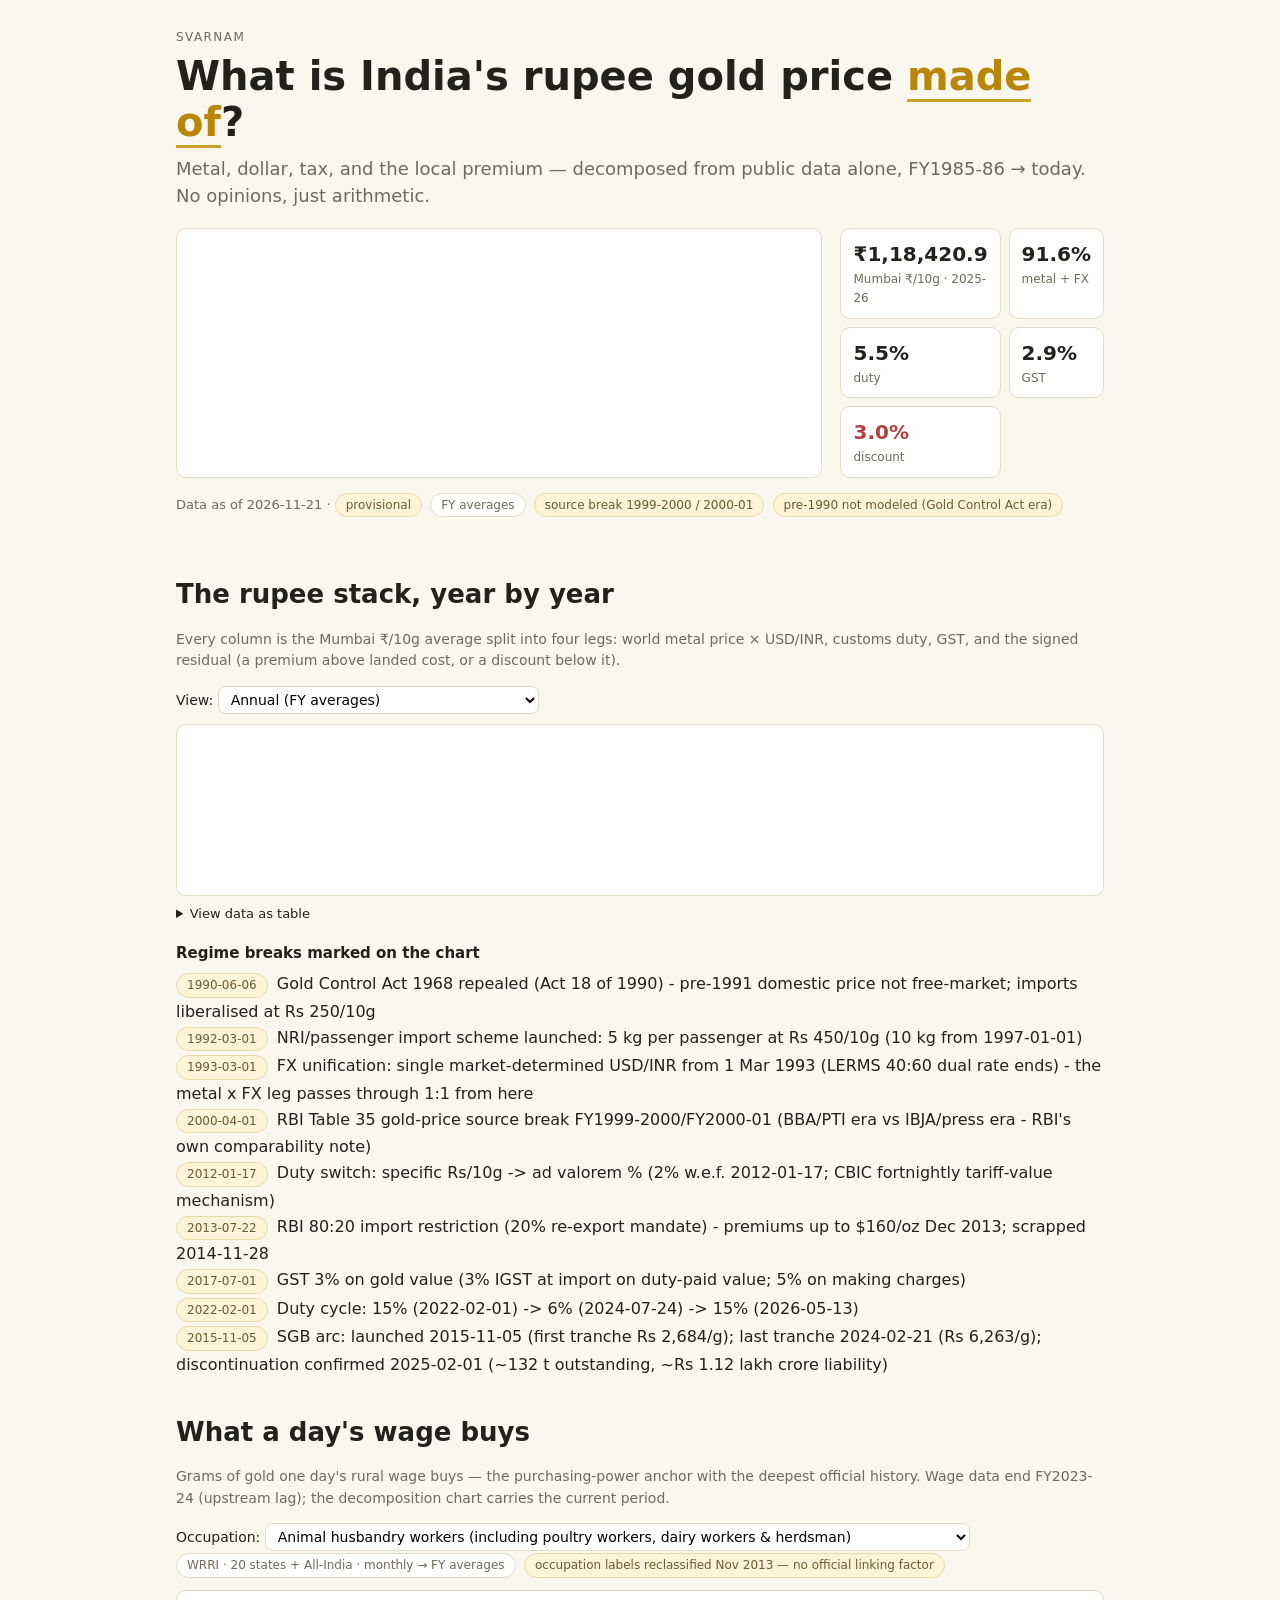
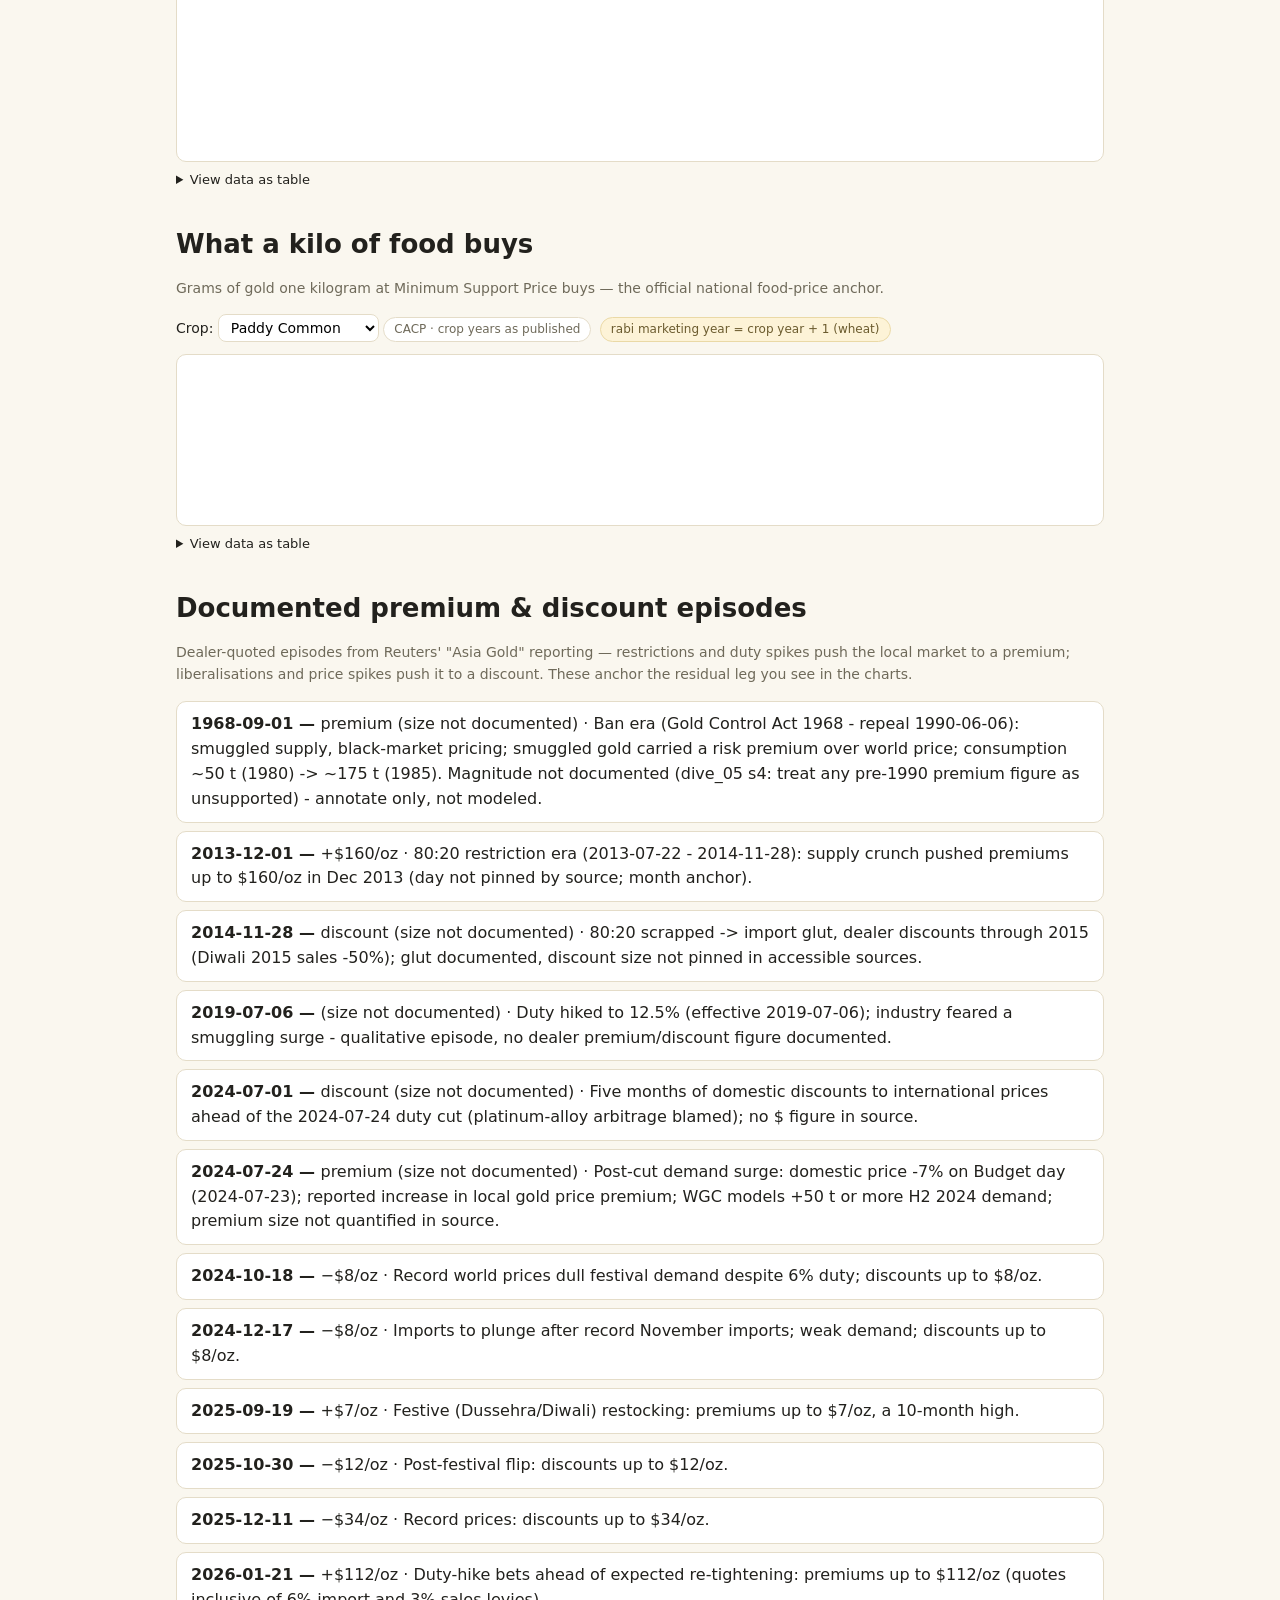
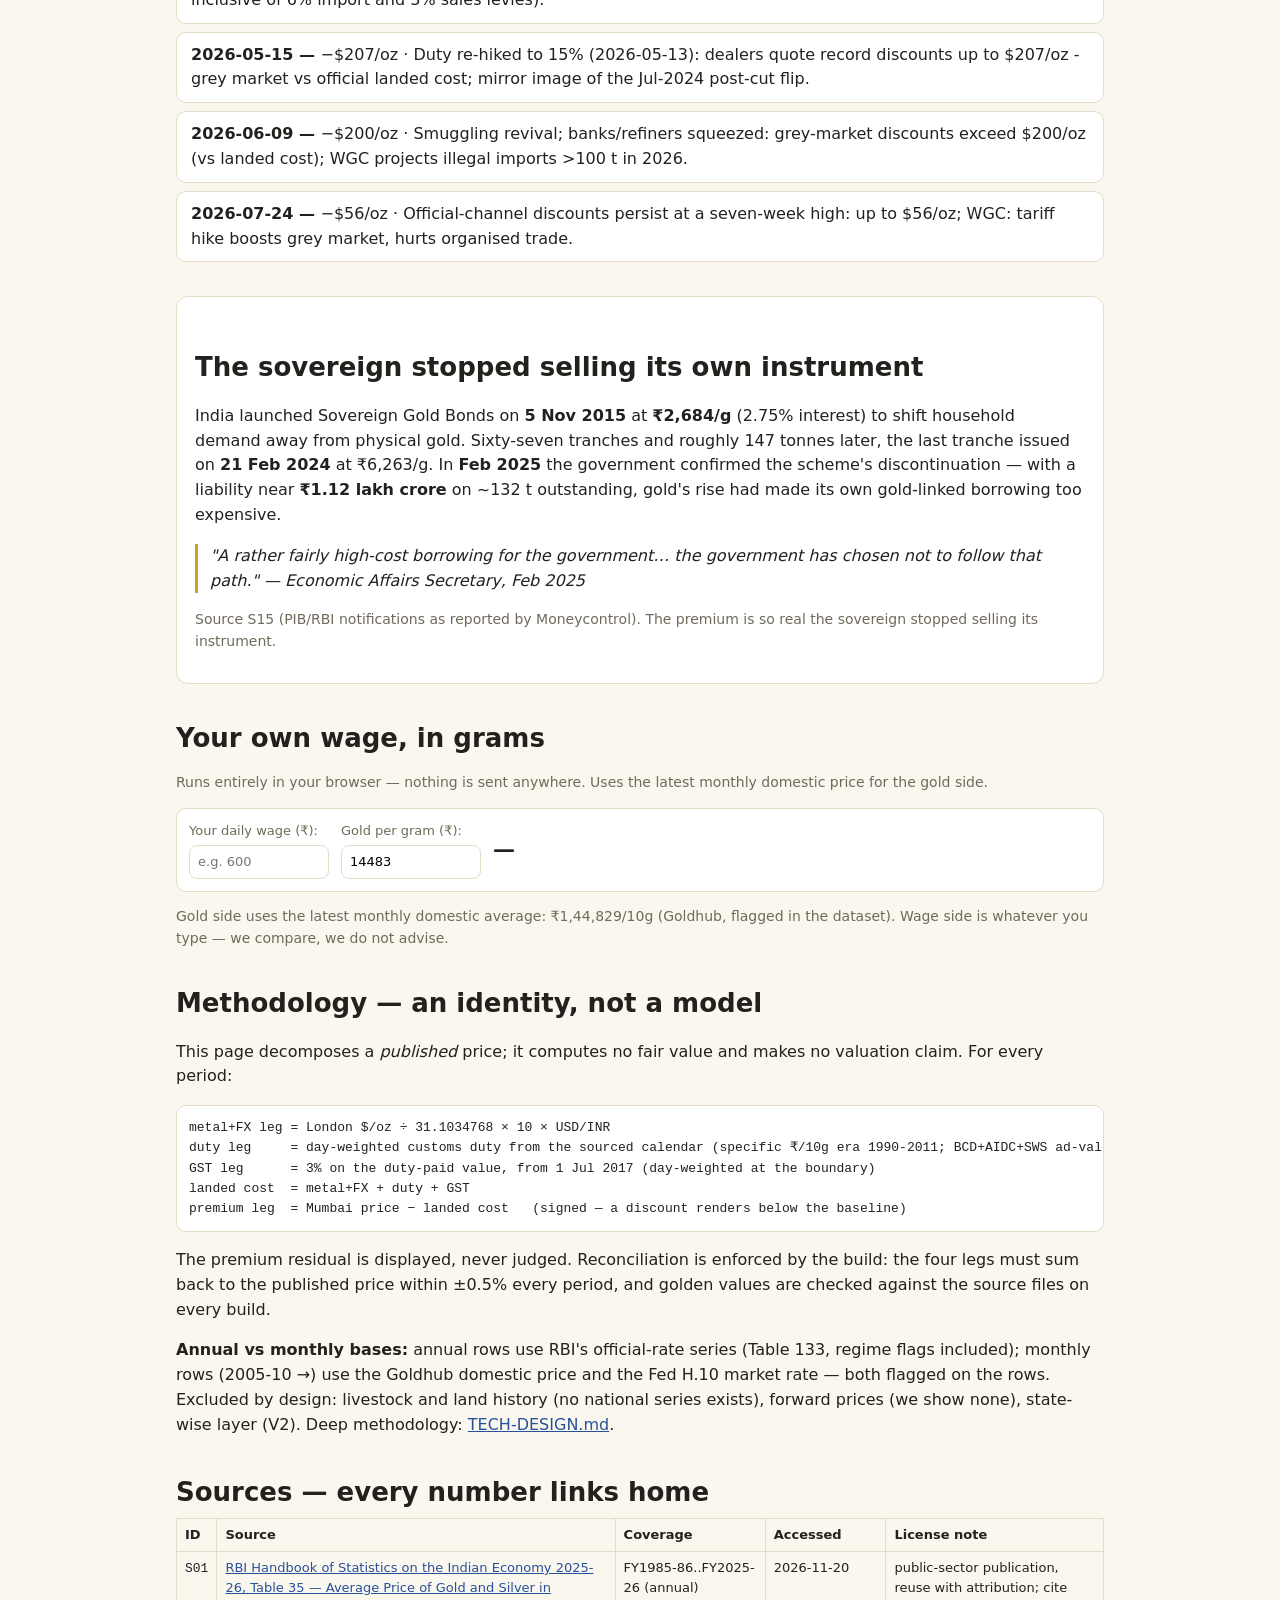
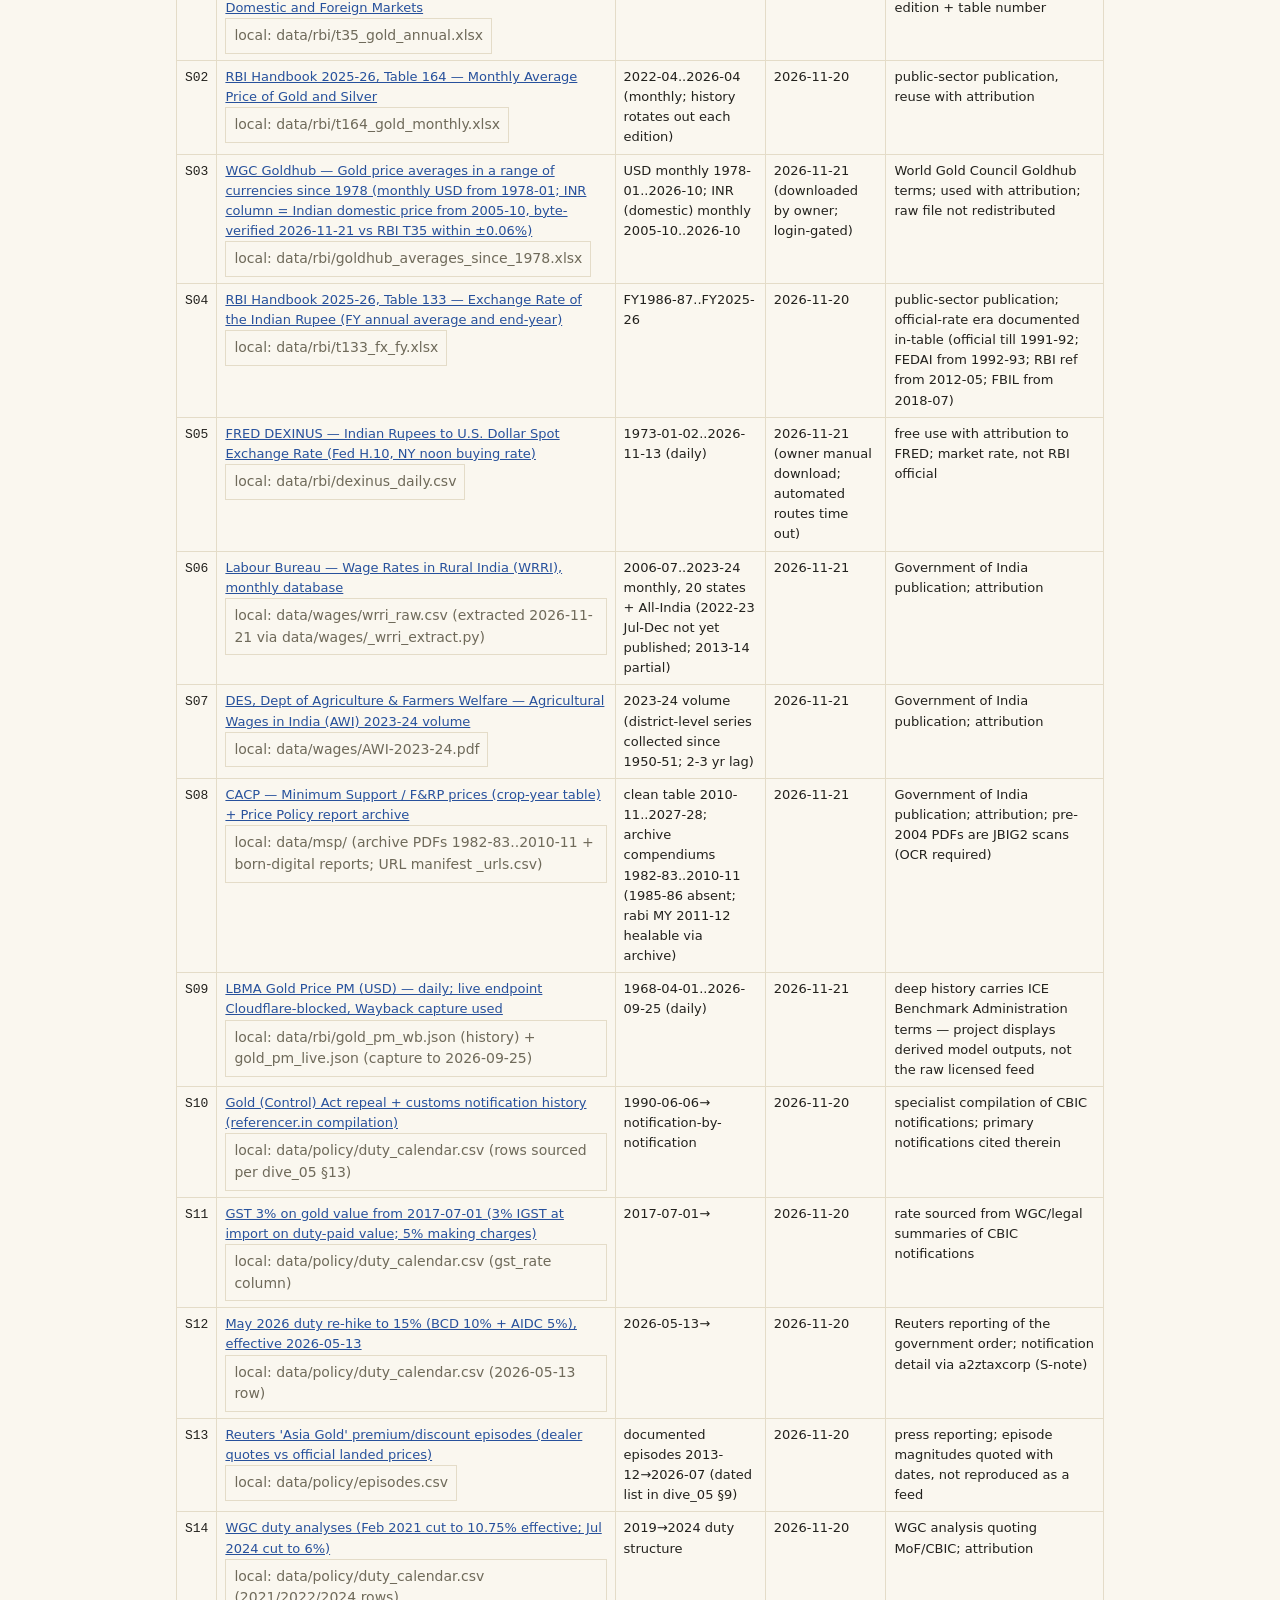
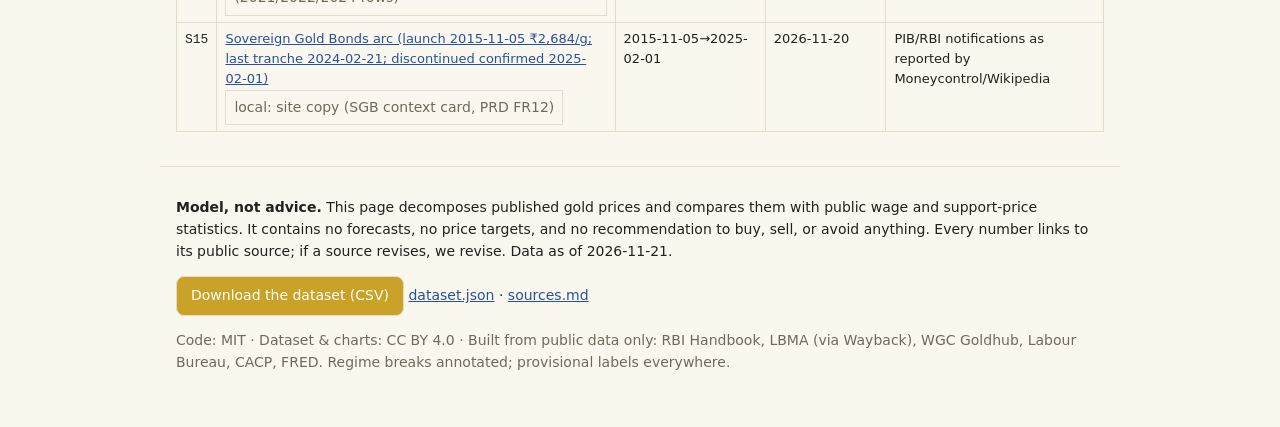
==== site/index.html @ 5250eeb6 "rename: Rupee Gold Stack → Svarnam — product name, repo slug svarnam, doc files renamed, page title/" ====
<!doctype html>
<html lang="en">
<head>
<meta charset="utf-8">
<meta name="viewport" content="width=device-width, initial-scale=1">
<title>Svarnam — what India's rupee gold price is made of</title>
<meta name="description" content="What is ₹1.18 lakh / 10g of gold made of? Metal, dollar, tax, local premium — decomposed from public data, FY1985-86 → today. Model, not advice.">
<link rel="stylesheet" href="assets/css/main.css">
</head>
<body>
<header class="hero">
  <p class="brand">Svarnam</p>
  <h1>What is India's rupee gold price <em>made of</em>?</h1>
  <p class="tagline">Metal, dollar, tax, and the local premium — decomposed from public data alone, FY1985-86 → today. No opinions, just arithmetic.</p>
  <div class="hero-row">
    <div class="hero-chart"><canvas id="heroChart" aria-label="Stacked bar: today's rupee gold price split into metal, duty, GST and premium"></canvas></div>
    <div class="hero-stats" id="heroStats" aria-live="polite"></div>
  </div>
  <p class="stamp">Data as of <span id="dataAsOf">…</span> ·
    <span class="chip chip-prov">provisional</span>
    <span class="chip">FY averages</span>
    <span class="chip chip-warn">source break 1999-2000 / 2000-01</span>
    <span class="chip chip-warn">pre-1990 not modeled (Gold Control Act era)</span>
  </p>
</header>

<main>
  <section id="stack">
    <h2>The rupee stack, year by year</h2>
    <p class="section-note">Every column is the Mumbai ₹/10g average split into four legs: world metal price × USD/INR, customs duty, GST, and the signed residual (a premium above landed cost, or a discount below it).</p>
    <div class="controls">
      <label>View:
        <select id="stackMode">
          <option value="annual" selected>Annual (FY averages)</option>
          <option value="monthly">Monthly (2005-10 →, Goldhub domestic)</option>
        </select>
      </label>
    </div>
    <div class="chartbox"><canvas id="stackChart" aria-label="Stacked columns of the rupee gold price decomposed by period"></canvas></div>
    <details class="datatable"><summary>View data as table</summary><div id="stackTable"></div></details>
    <h3>Regime breaks marked on the chart</h3>
    <ul id="breakList" class="chiplist"></ul>
  </section>

  <section id="wages">
    <h2>What a day's wage buys</h2>
    <p class="section-note">Grams of gold one day's rural wage buys — the purchasing-power anchor with the deepest official history. Wage data end FY2023-24 (upstream lag); the decomposition chart carries the current period.</p>
    <div class="controls">
      <label>Occupation: <select id="occupationSel"></select></label>
      <span class="chip">WRRI · 20 states + All-India · monthly → FY averages</span>
      <span class="chip chip-warn">occupation labels reclassified Nov 2013 — no official linking factor</span>
    </div>
    <div class="chartbox"><canvas id="wageChart" aria-label="Line chart: grams of gold per wage-day over time"></canvas></div>
    <details class="datatable"><summary>View data as table</summary><div id="wageTable"></div></details>
  </section>

  <section id="msp">
    <h2>What a kilo of food buys</h2>
    <p class="section-note">Grams of gold one kilogram at Minimum Support Price buys — the official national food-price anchor.</p>
    <div class="controls">
      <label>Crop: <select id="cropSel"></select></label>
      <span class="chip">CACP · crop years as published</span>
      <span class="chip chip-warn">rabi marketing year = crop year + 1 (wheat)</span>
    </div>
    <div class="chartbox"><canvas id="mspChart" aria-label="Line chart: grams of gold per MSP kilogram over time"></canvas></div>
    <details class="datatable"><summary>View data as table</summary><div id="mspTable"></div></details>
  </section>

  <section id="episodes">
    <h2>Documented premium &amp; discount episodes</h2>
    <p class="section-note">Dealer-quoted episodes from Reuters' "Asia Gold" reporting — restrictions and duty spikes push the local market to a premium; liberalisations and price spikes push it to a discount. These anchor the residual leg you see in the charts.</p>
    <ul id="episodeList" class="episodelist"></ul>
  </section>

  <section id="sgb" class="card">
    <h2>The sovereign stopped selling its own instrument</h2>
    <p>India launched Sovereign Gold Bonds on <strong>5 Nov 2015</strong> at <strong>₹2,684/g</strong> (2.75% interest) to shift household demand away from physical gold. Sixty-seven tranches and roughly 147 tonnes later, the last tranche issued on <strong>21 Feb 2024</strong> at ₹6,263/g. In <strong>Feb 2025</strong> the government confirmed the scheme's discontinuation — with a liability near <strong>₹1.12 lakh crore</strong> on ~132 t outstanding, gold's rise had made its own gold-linked borrowing too expensive.</p>
    <p class="quote">"A rather fairly high-cost borrowing for the government… the government has chosen not to follow that path." — Economic Affairs Secretary, Feb 2025</p>
    <p class="muted">Source S15 (PIB/RBI notifications as reported by Moneycontrol). The premium is so real the sovereign stopped selling its instrument.</p>
  </section>

  <section id="calculator">
    <h2>Your own wage, in grams</h2>
    <p class="section-note">Runs entirely in your browser — nothing is sent anywhere. Uses the latest monthly domestic price for the gold side.</p>
    <div class="calc">
      <label>Your daily wage (₹): <input id="calcWage" type="number" min="0" step="10" placeholder="e.g. 600"></label>
      <label>Gold per gram (₹): <input id="calcPrice" type="number" step="1"></label>
      <output id="calcOut">—</output>
    </div>
    <p class="muted" id="calcNote"></p>
  </section>

  <section id="methodology">
    <h2>Methodology — an identity, not a model</h2>
    <p>This page decomposes a <em>published</em> price; it computes no fair value and makes no valuation claim. For every period:</p>
    <pre>metal+FX leg = London $/oz ÷ 31.1034768 × 10 × USD/INR
duty leg     = day-weighted customs duty from the sourced calendar (specific ₹/10g era 1990-2011; BCD+AIDC+SWS ad-valorem era 2012→)
GST leg      = 3% on the duty-paid value, from 1 Jul 2017 (day-weighted at the boundary)
landed cost  = metal+FX + duty + GST
premium leg  = Mumbai price − landed cost   (signed — a discount renders below the baseline)</pre>
    <p>The premium residual is displayed, never judged. Reconciliation is enforced by the build: the four legs must sum back to the published price within ±0.5% every period, and golden values are checked against the source files on every build.</p>
    <p><strong>Annual vs monthly bases:</strong> annual rows use RBI's official-rate series (Table 133, regime flags included); monthly rows (2005-10 →) use the Goldhub domestic price and the Fed H.10 market rate — both flagged on the rows. Excluded by design: livestock and land history (no national series exists), forward prices (we show none), state-wise layer (V2). Deep methodology: <a href="https://github.com/{user}/svarnam/blob/main/docs/TECH-DESIGN.md">TECH-DESIGN.md</a>.</p>
  </section>

  <section id="sourcesSec">
    <h2>Sources — every number links home</h2>
    <div id="sourcesTable"></div>
  </section>
</main>

<footer id="disclaimer">
  <p><strong>Model, not advice.</strong> This page decomposes published gold prices and compares them with public wage and support-price statistics. It contains no forecasts, no price targets, and no recommendation to buy, sell, or avoid anything. Every number links to its public source; if a source revises, we revise. Data as of <span id="dataAsOf2">…</span>.</p>
  <p>
    <button id="csvBtn" type="button">Download the dataset (CSV)</button>
    <a id="jsonLink" href="dataset.json">dataset.json</a> ·
    <a href="sources.md">sources.md</a>
  </p>
  <p class="muted">Code: MIT · Dataset &amp; charts: CC BY 4.0 · Built from public data only: RBI Handbook, LBMA (via Wayback), WGC Goldhub, Labour Bureau, CACP, FRED. Regime breaks annotated; provisional labels everywhere.</p>
  <p id="fatalMsg" class="fatal hidden"></p>
</footer>

<script src="assets/vendor/chart.umd.min.js" integrity="sha384-9nhczxUqK87bcKHh20fSQcTGD4qq5GhayNYSYWqwBkINBhOfQLg/P5HG5lF1urn4" crossorigin="anonymous"></script>
<script type="module" src="assets/js/main.js"></script>
</body>
</html>
---- site/assets/css/main.css ----
/* Svarnam — main.css (system fonts only, mobile-first, A5 budget) */
:root {
  --gold: #c9a227;
  --metal: #b8860b;
  --duty: #b0413e;
  --gst: #5e8c61;
  --premium: #3f5f8a;
  --ink: #22211d;
  --paper: #faf7ef;
  --card: #ffffff;
  --line: #e4dcc8;
  --warn-bg: #fdf3d7;
  --warn-ink: #6b5b2e;
  --muted: #6f6a5a;
}
* { box-sizing: border-box; }
html { -webkit-text-size-adjust: 100%; }
body {
  margin: 0; background: var(--paper); color: var(--ink);
  font: 16px/1.55 system-ui, -apple-system, "Segoe UI", Roboto, sans-serif;
}
main, .hero, footer { max-width: 960px; margin: 0 auto; padding: 0 16px; }
.hero { padding-top: 28px; padding-bottom: 8px; }
.brand { text-transform: uppercase; letter-spacing: .12em; font-size: 12px; color: var(--muted); margin: 0; }
h1 { font-size: clamp(26px, 5.4vw, 40px); line-height: 1.15; margin: 6px 0 10px; }
h1 em { font-style: normal; color: var(--metal); border-bottom: 3px solid var(--gold); }
.tagline { font-size: clamp(15px, 2.6vw, 18px); color: var(--muted); margin: 0 0 18px; }
h2 { font-size: clamp(20px, 3.6vw, 26px); margin: 34px 0 6px; }
h3 { font-size: 15px; margin: 18px 0 6px; }
section { margin-bottom: 34px; }
.section-note, .muted { color: var(--muted); font-size: 14px; }
.hero-row { display: flex; gap: 18px; flex-wrap: wrap; align-items: stretch; }
.hero-chart { flex: 1 1 340px; min-height: 130px; background: var(--card); border: 1px solid var(--line); border-radius: 10px; padding: 10px; }
.hero-stats { flex: 0 1 260px; display: grid; grid-template-columns: 1fr 1fr; gap: 8px; align-content: center; }
.stat { background: var(--card); border: 1px solid var(--line); border-radius: 10px; padding: 10px 12px; }
.stat .v { font-size: 20px; font-weight: 700; }
.stat .k { font-size: 12px; color: var(--muted); }
.stat.neg .v { color: var(--duty); }
.stamp { font-size: 13px; color: var(--muted); }
.chip { display: inline-block; background: var(--card); border: 1px solid var(--line); border-radius: 999px; padding: 2px 10px; font-size: 12px; margin: 2px 4px 2px 0; color: var(--muted); }
.chip-prov { background: var(--warn-bg); color: var(--warn-ink); border-color: #ead9a6; }
.chip-warn { background: var(--warn-bg); color: var(--warn-ink); border-color: #ead9a6; }
.chiplist { list-style: none; padding: 0; margin: 6px 0 0; }
.chartbox { background: var(--card); border: 1px solid var(--line); border-radius: 10px; padding: 10px; margin-top: 10px; }
canvas { max-width: 100%; }
.controls { margin-top: 8px; font-size: 14px; }
select { font: inherit; padding: 4px 8px; border-radius: 8px; border: 1px solid var(--line); background: var(--card); max-width: 100%; }
.datatable { margin-top: 8px; font-size: 13px; }
.datatable table { border-collapse: collapse; width: 100%; }
.datatable th, .datatable td { border: 1px solid var(--line); padding: 3px 8px; text-align: right; }
.datatable th:first-child, .datatable td:first-child { text-align: left; }
.episodelist { list-style: none; padding: 0; }
.episodelist li { background: var(--card); border: 1px solid var(--line); border-radius: 10px; padding: 10px 14px; margin: 8px 0; }
.episelist-date { font-weight: 700; }
.card { background: var(--card); border: 1px solid var(--line); border-radius: 12px; padding: 16px 18px; }
.quote { border-left: 3px solid var(--gold); padding-left: 12px; font-style: italic; }
.calc { display: flex; flex-wrap: wrap; gap: 12px; align-items: end; background: var(--card); border: 1px solid var(--line); border-radius: 10px; padding: 12px; }
.calc label { display: flex; flex-direction: column; font-size: 13px; color: var(--muted); gap: 4px; }
.calc input { font: inherit; padding: 6px 8px; border: 1px solid var(--line); border-radius: 8px; width: 140px; }
.calc output { font-size: 22px; font-weight: 700; align-self: center; }
pre { background: var(--card); border: 1px solid var(--line); border-radius: 10px; padding: 12px; overflow-x: auto; font-size: 13px; }
#sourcesTable table { border-collapse: collapse; width: 100%; font-size: 13px; }
#sourcesTable th, #sourcesTable td { border: 1px solid var(--line); padding: 6px 8px; vertical-align: top; text-align: left; }
footer { border-top: 1px solid var(--line); margin-top: 30px; padding-top: 16px; padding-bottom: 40px; font-size: 14px; }
button { font: inherit; padding: 8px 14px; border-radius: 8px; border: 1px solid var(--line); background: var(--gold); color: #fff; cursor: pointer; }
a { color: #27519c; }
.hidden { display: none; }
.fatal { color: var(--duty); font-weight: 700; }
body.fatal main, body.fatal .hero-row { filter: grayscale(1); opacity: .5; }
@media (max-width: 480px) {
  .hero-stats { flex: 1 1 100%; grid-template-columns: 1fr 1fr; }
  .chartbox { padding: 6px; }
}
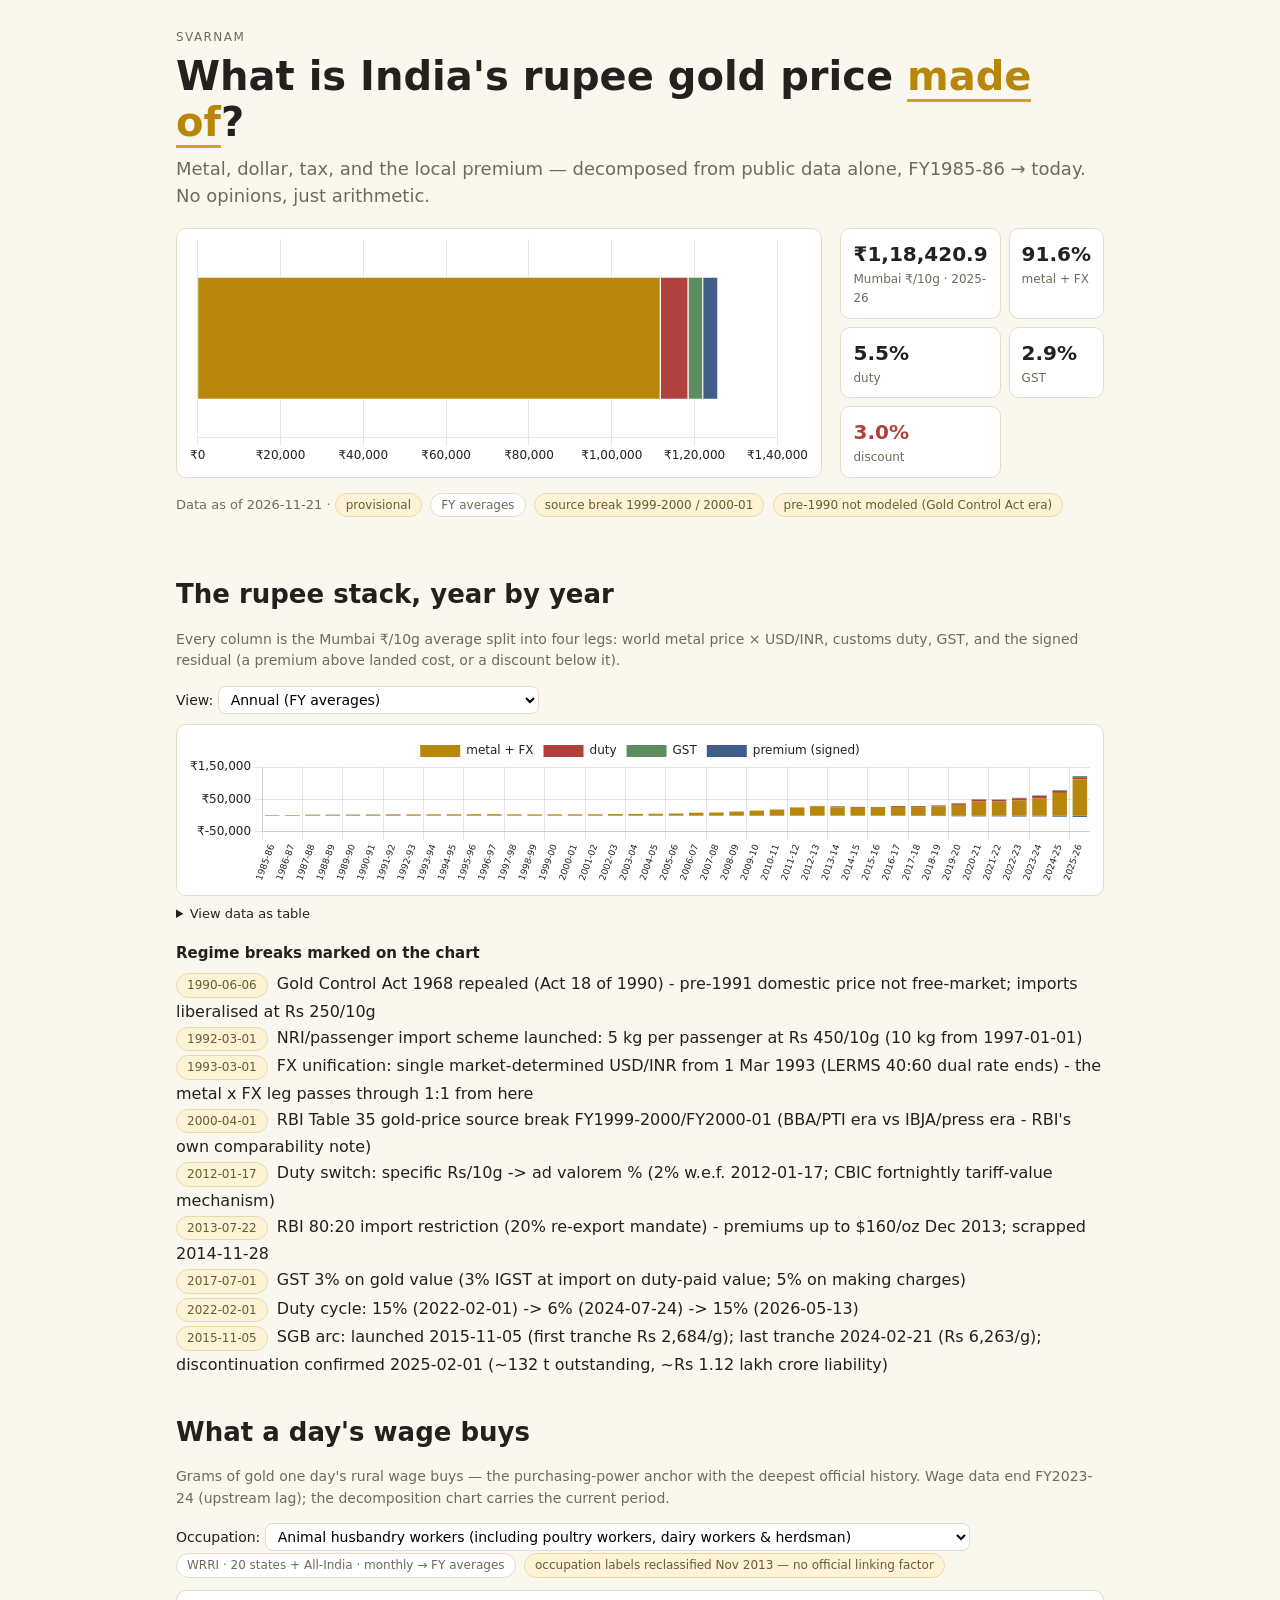
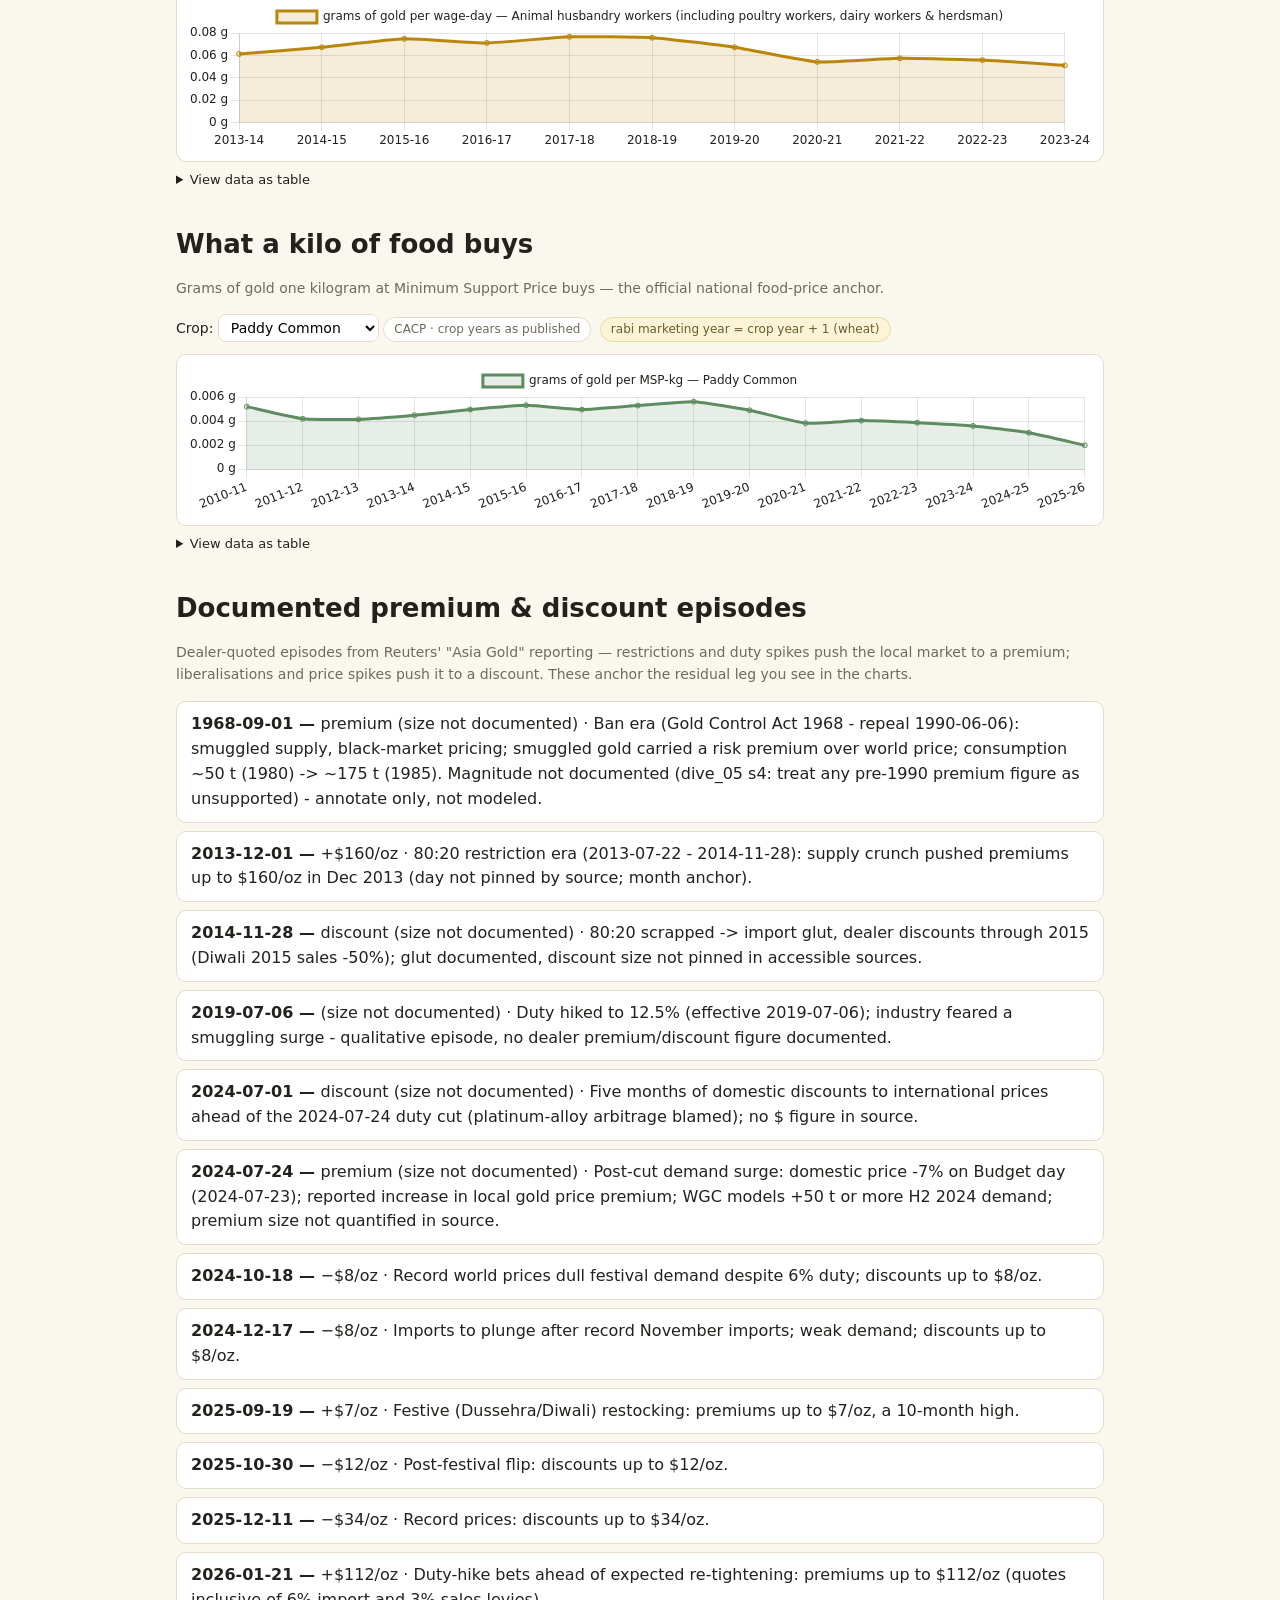
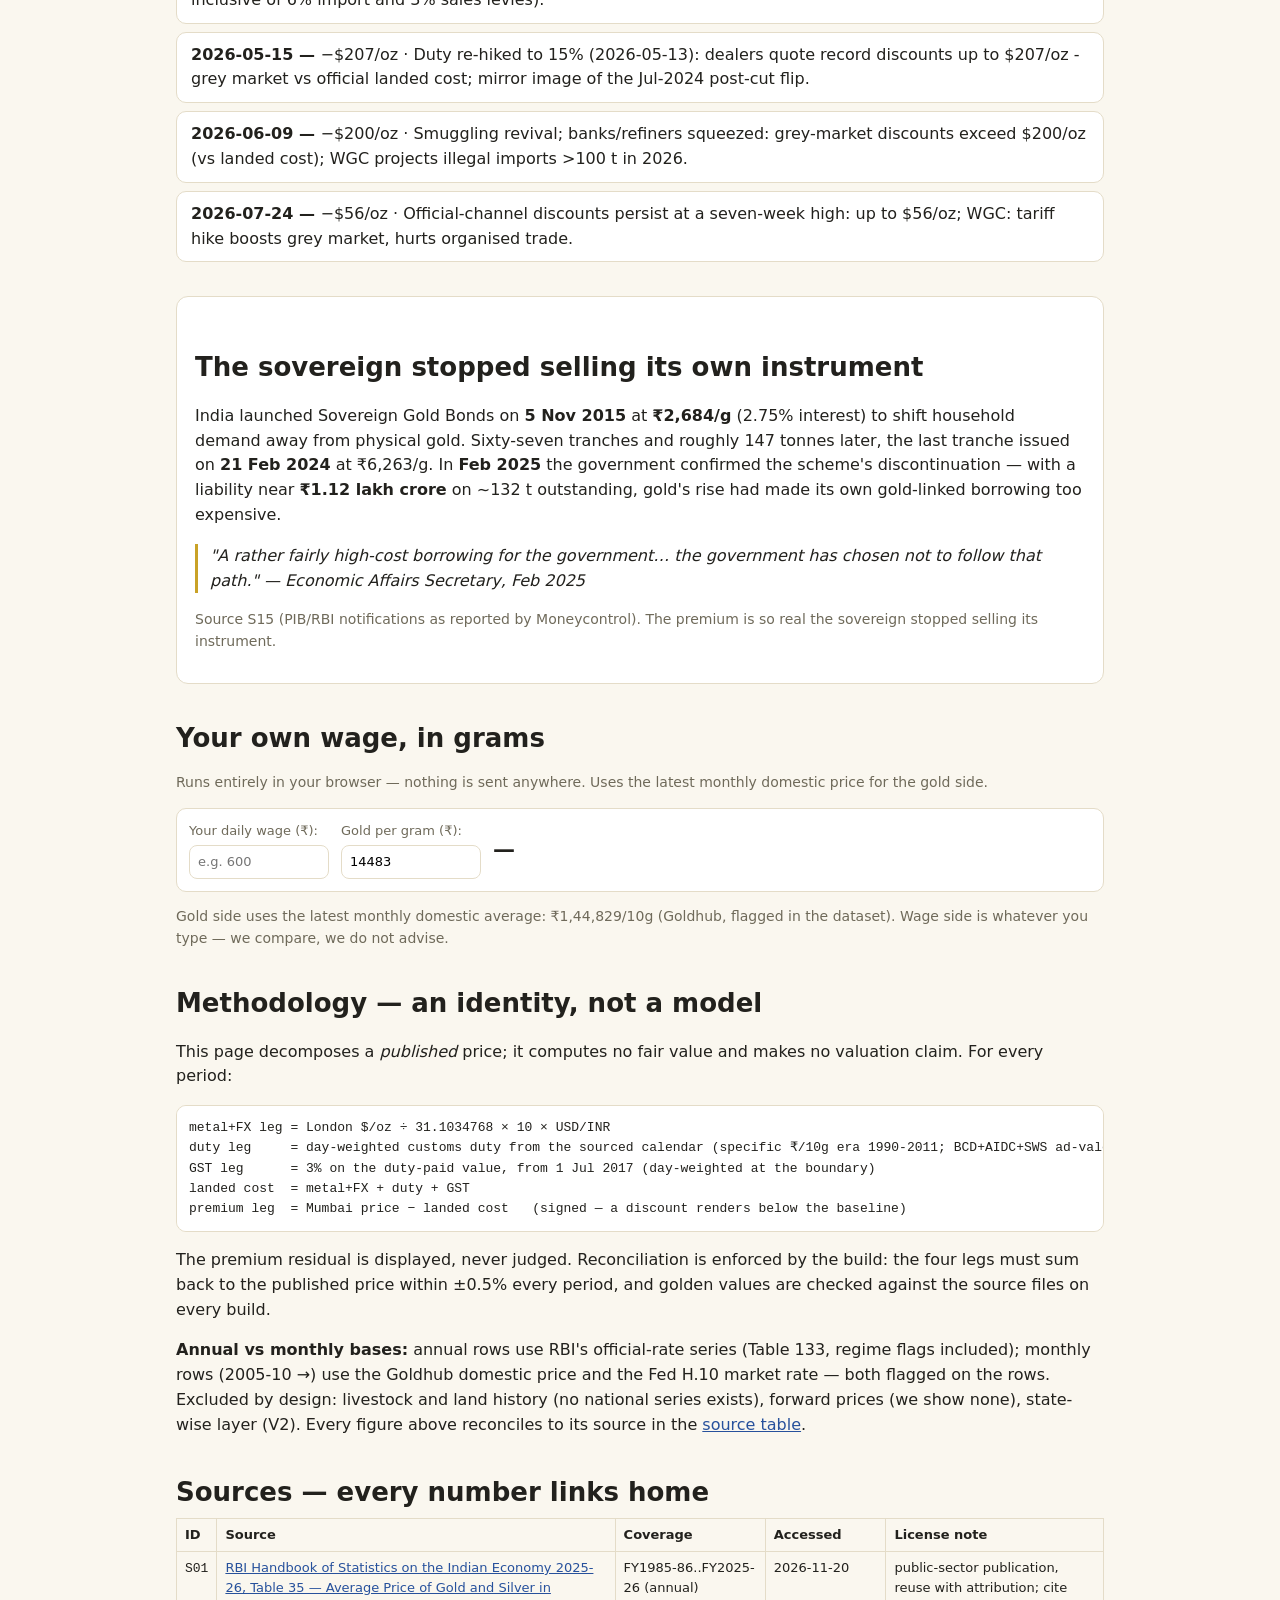
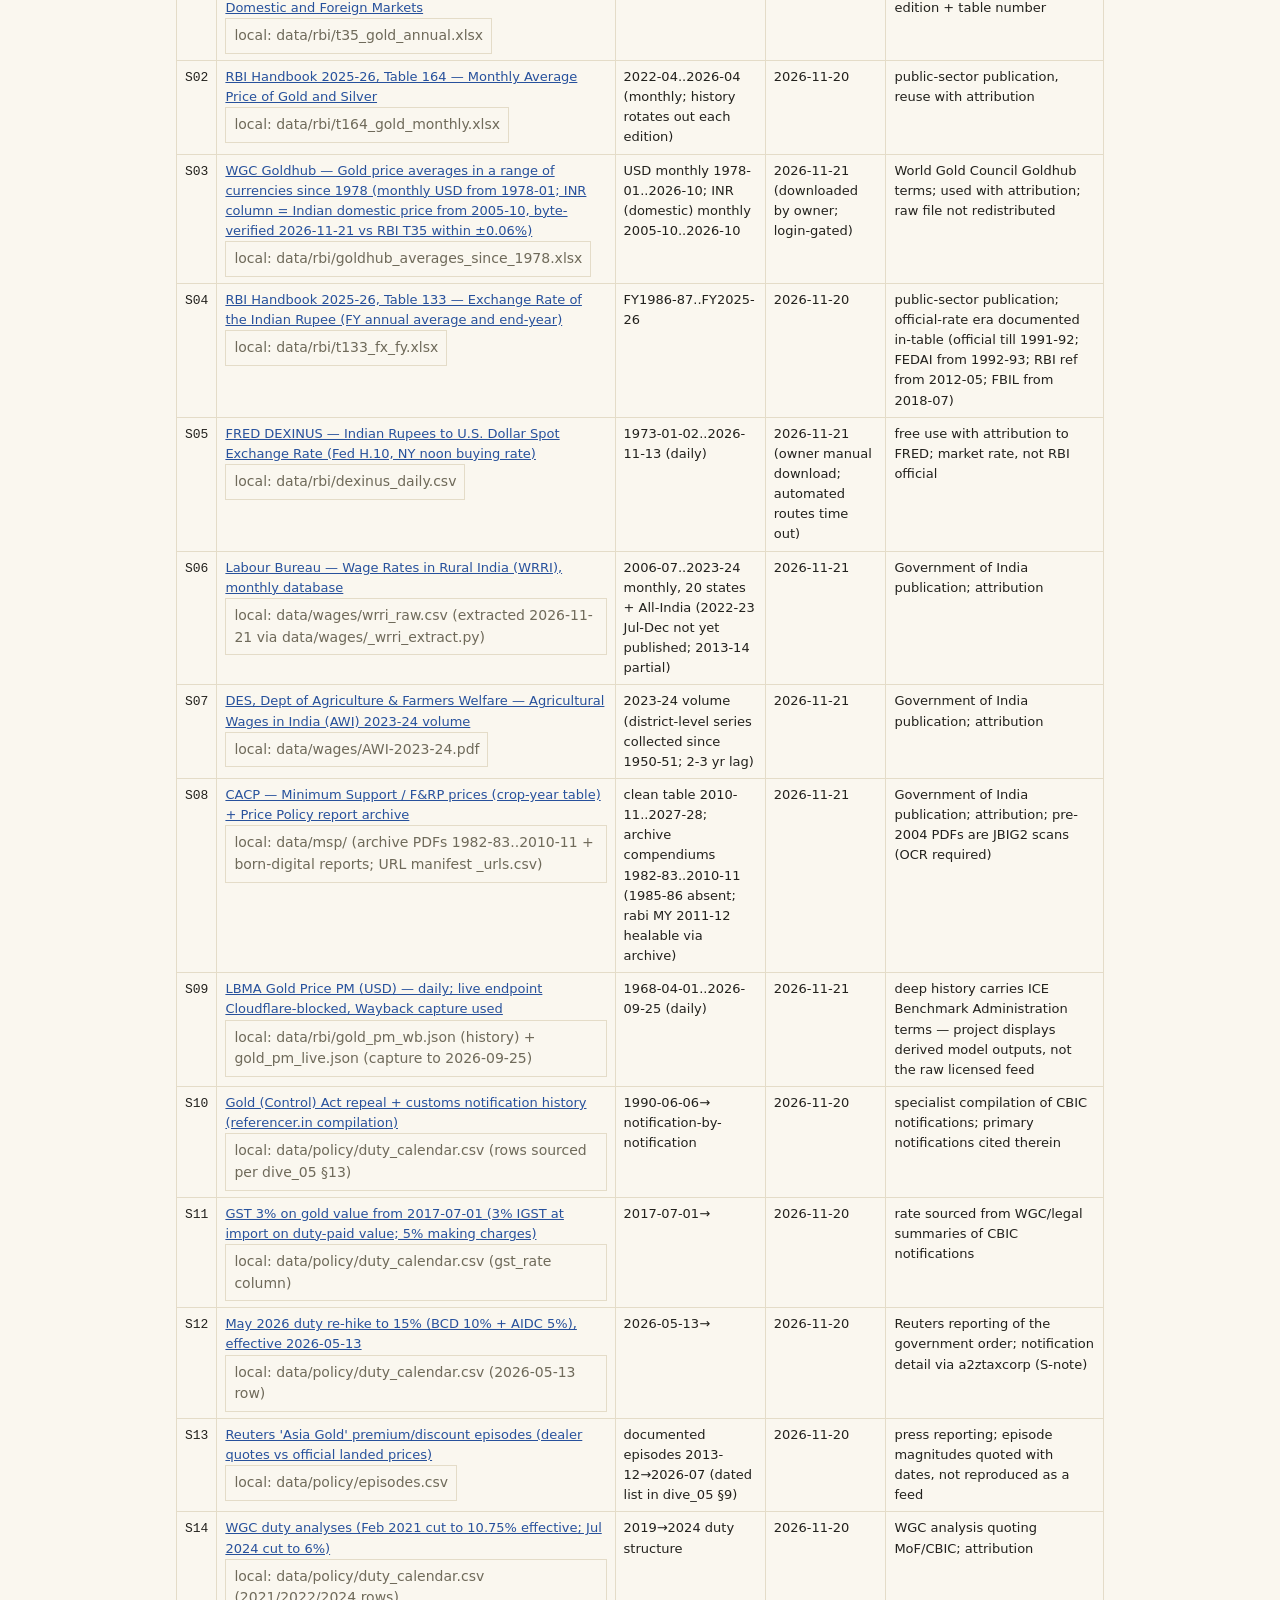
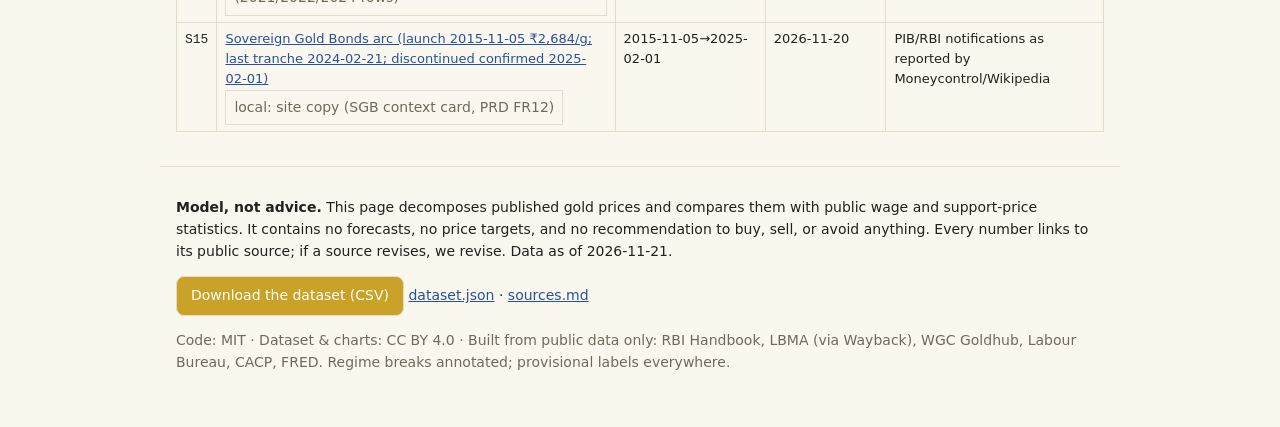
==== commit 9bfc12b1: "restructure: build/ is the repo root — docs leave the repo (private workspace lane), methodology lin" ====
--- a/site/index.html
+++ b/site/index.html
@@ -99,7 +99,7 @@
 landed cost  = metal+FX + duty + GST
 premium leg  = Mumbai price − landed cost   (signed — a discount renders below the baseline)</pre>
     <p>The premium residual is displayed, never judged. Reconciliation is enforced by the build: the four legs must sum back to the published price within ±0.5% every period, and golden values are checked against the source files on every build.</p>
-    <p><strong>Annual vs monthly bases:</strong> annual rows use RBI's official-rate series (Table 133, regime flags included); monthly rows (2005-10 →) use the Goldhub domestic price and the Fed H.10 market rate — both flagged on the rows. Excluded by design: livestock and land history (no national series exists), forward prices (we show none), state-wise layer (V2). Deep methodology: <a href="https://github.com/{user}/svarnam/blob/main/docs/TECH-DESIGN.md">TECH-DESIGN.md</a>.</p>
+    <p><strong>Annual vs monthly bases:</strong> annual rows use RBI's official-rate series (Table 133, regime flags included); monthly rows (2005-10 →) use the Goldhub domestic price and the Fed H.10 market rate — both flagged on the rows. Excluded by design: livestock and land history (no national series exists), forward prices (we show none), state-wise layer (V2). Every figure above reconciles to its source in the <a href="#sourcesSec">source table</a>.</p>
   </section>
 
   <section id="sourcesSec">
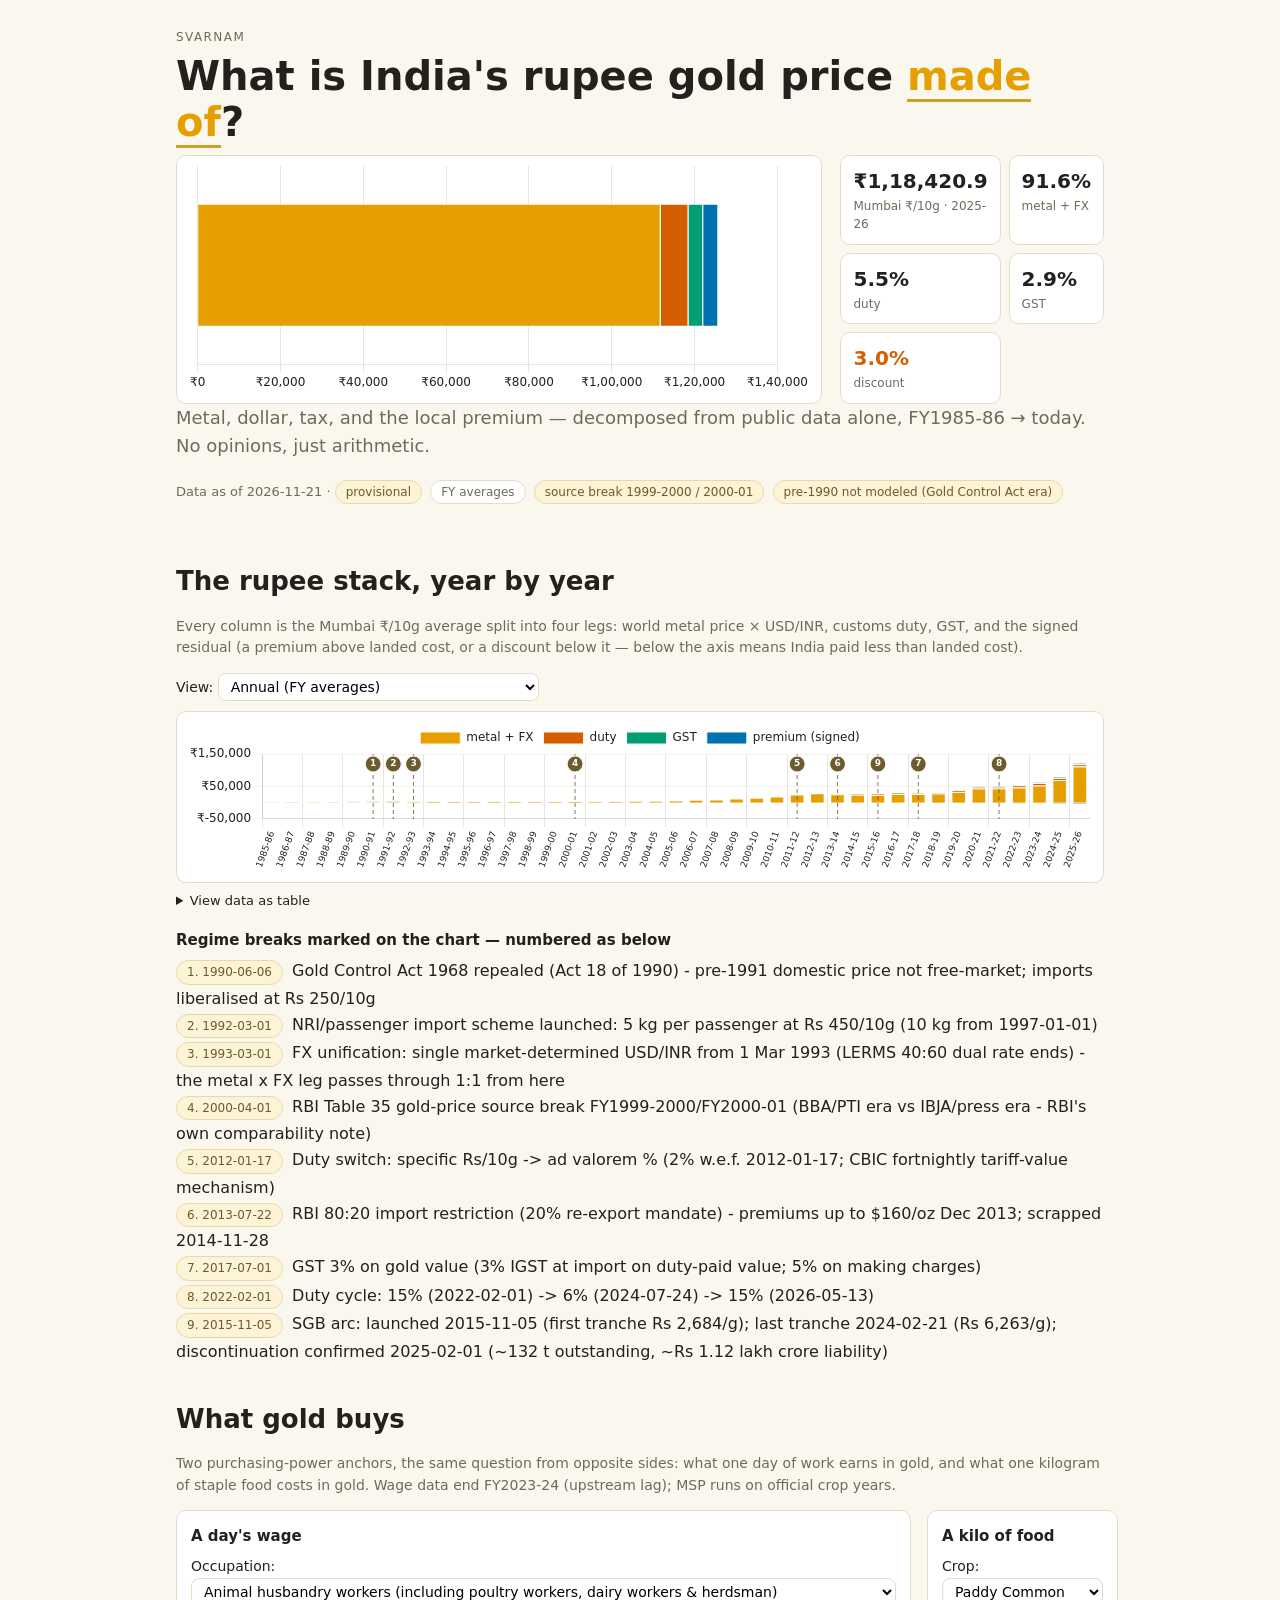
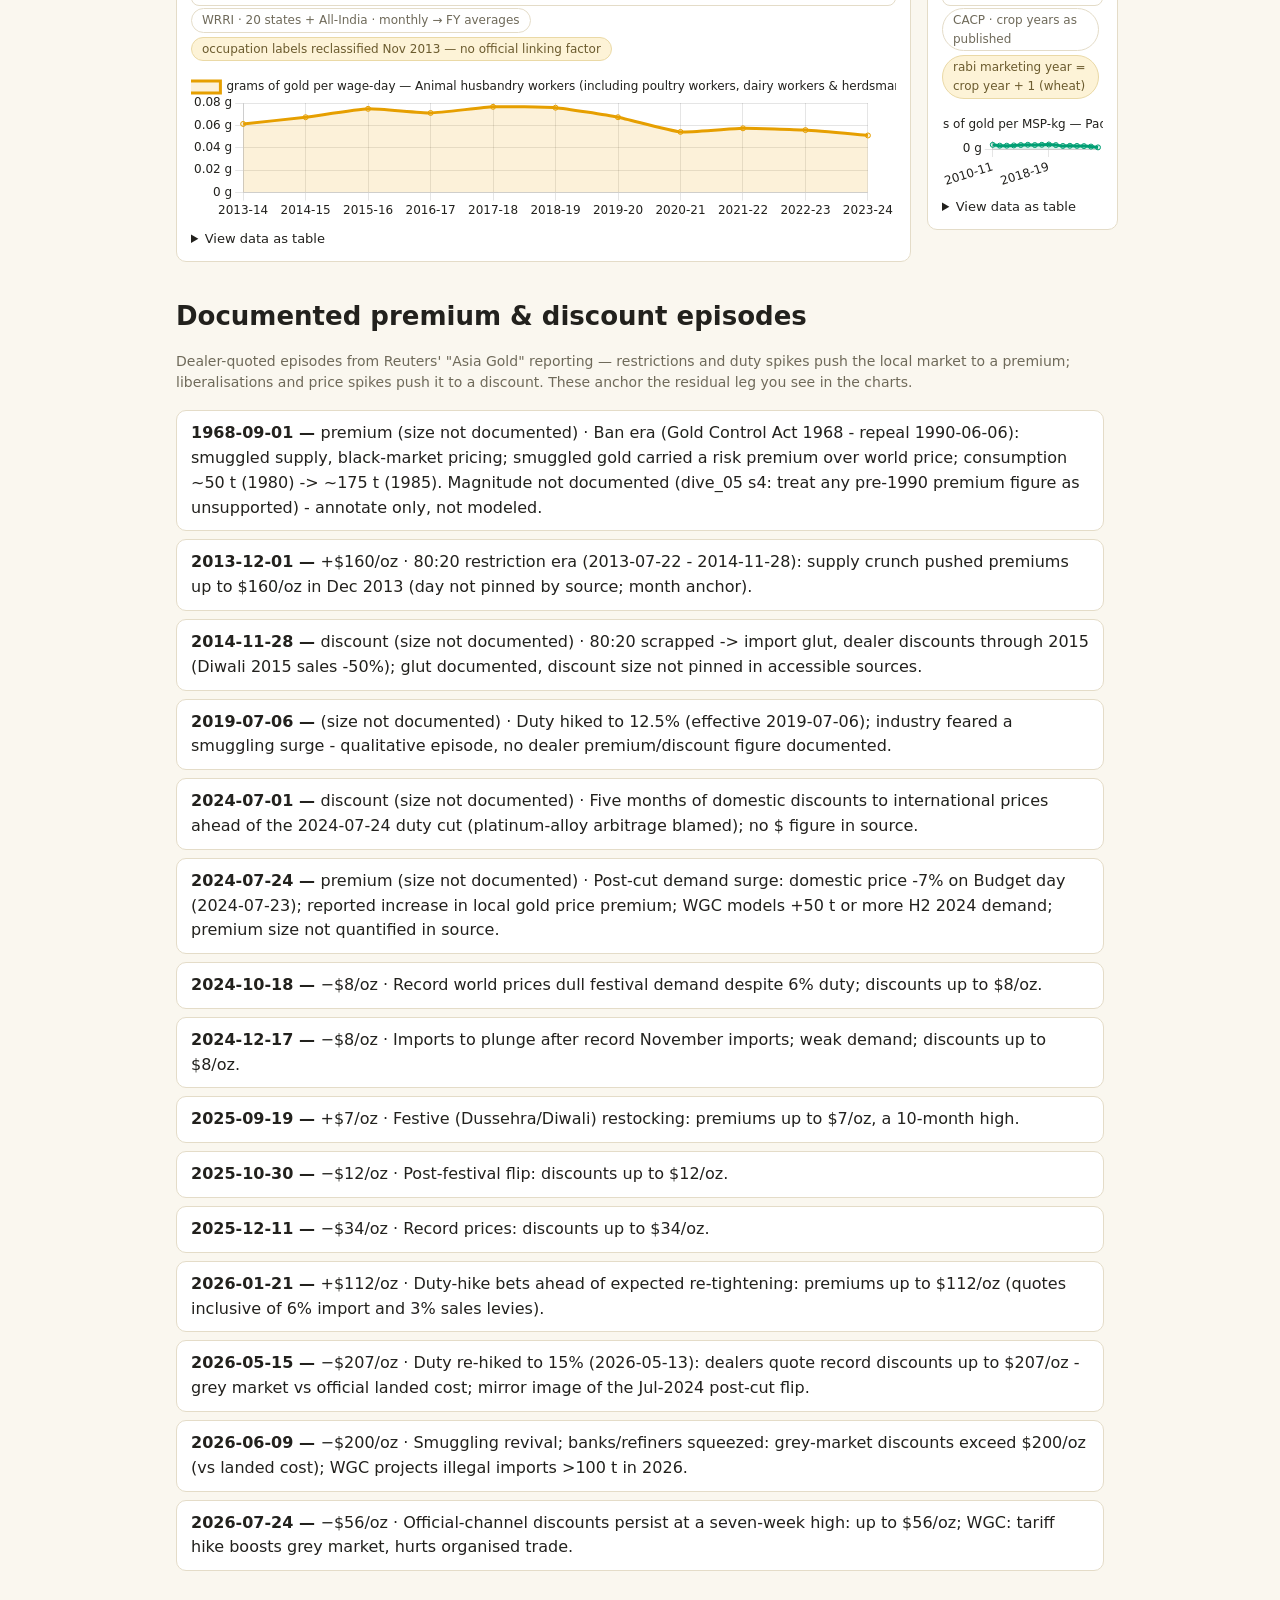
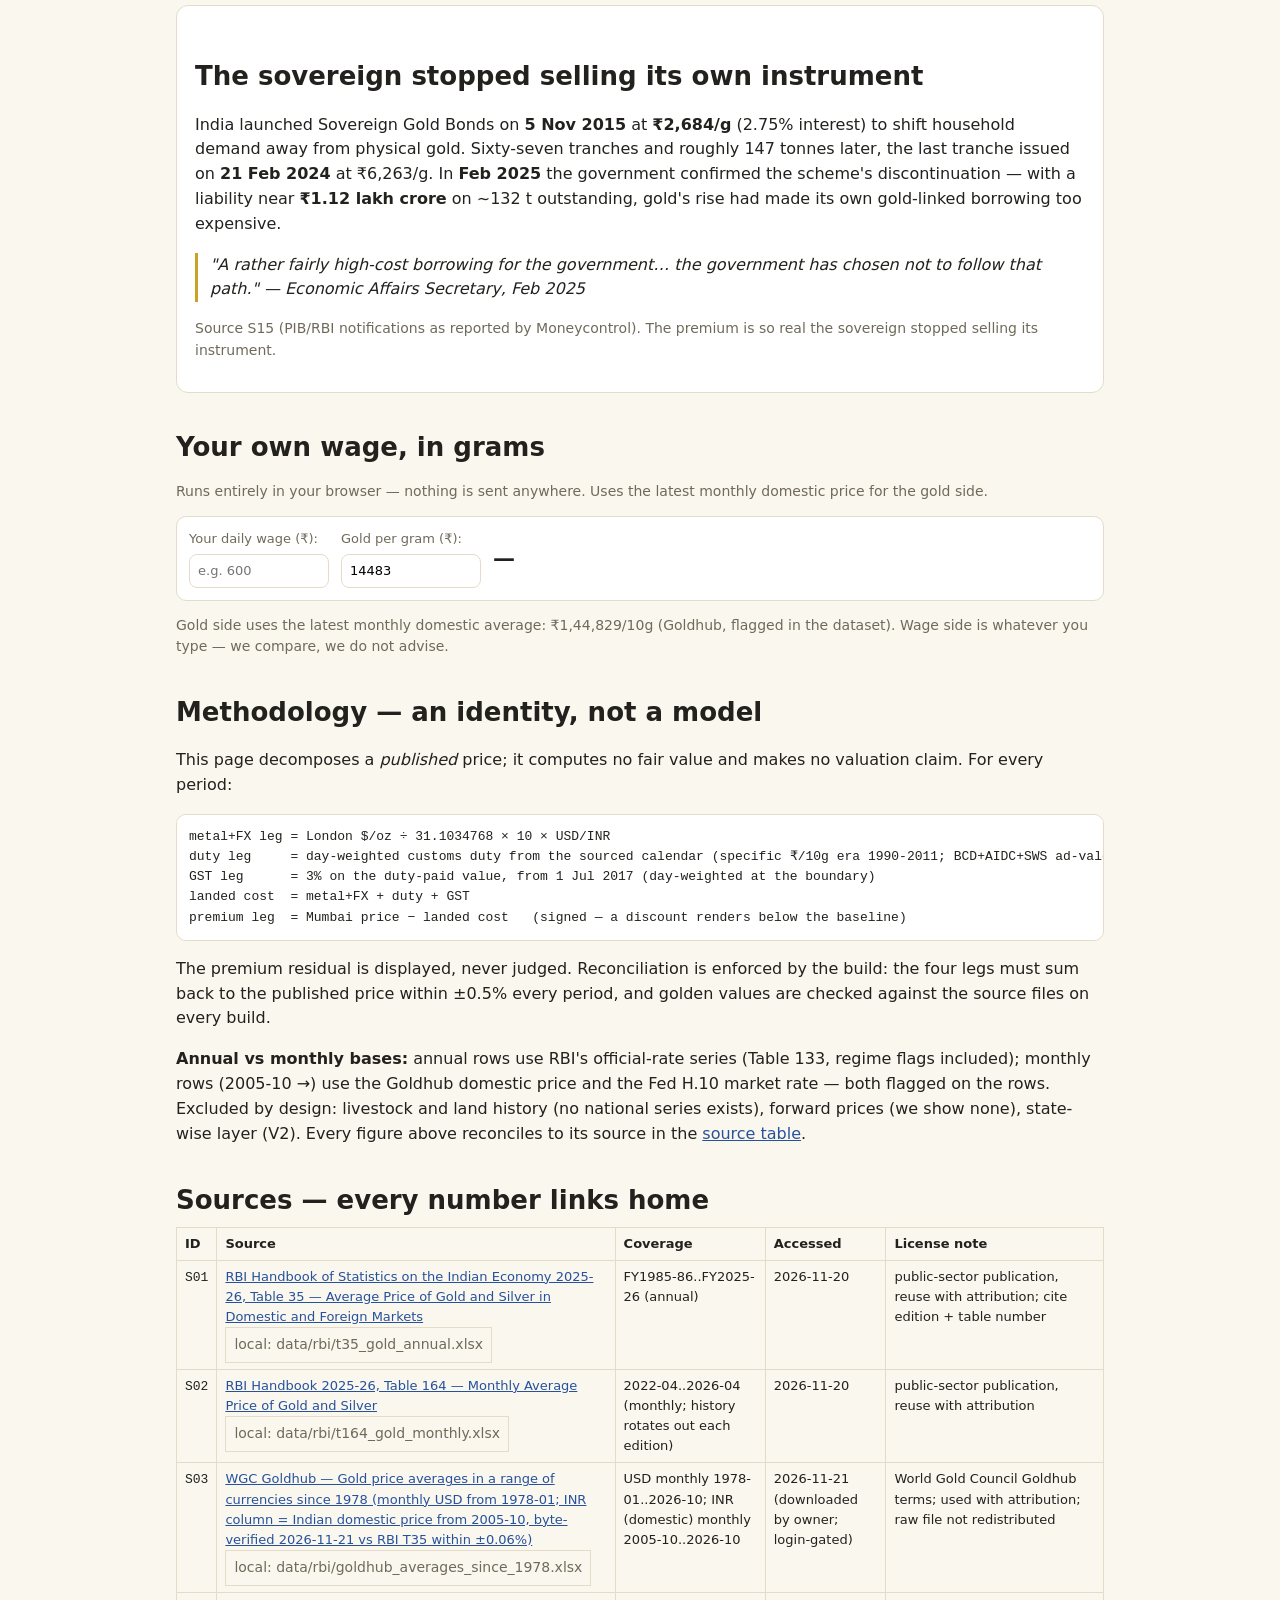
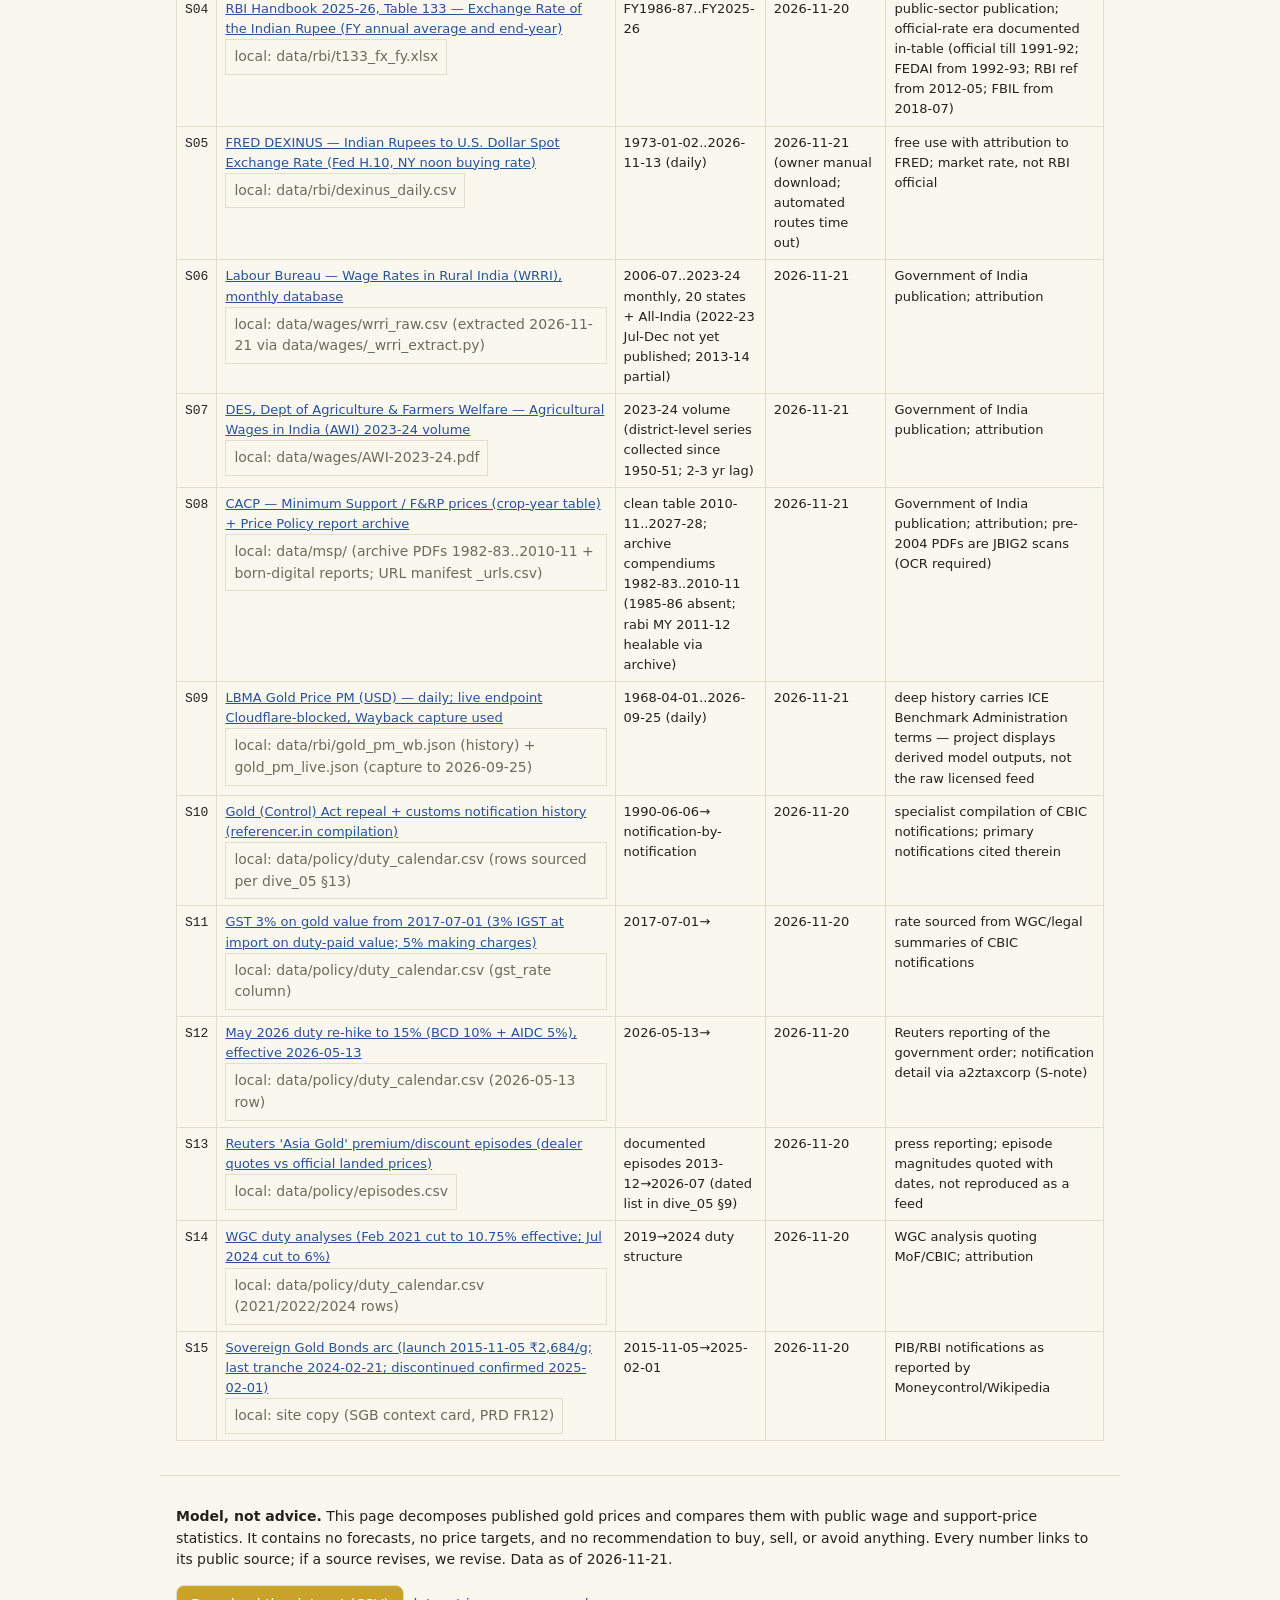
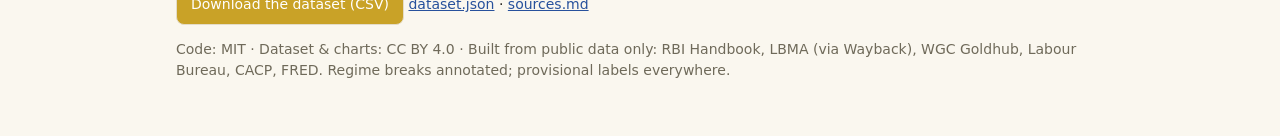
==== commit ee5ee8bb: "design: Okabe-Ito CVD-safe palette + segment borders; chart-first hero; numbered break badges (mode-" ====
--- a/site/index.html
+++ b/site/index.html
@@ -3,7 +3,7 @@
 <head>
 <meta charset="utf-8">
 <meta name="viewport" content="width=device-width, initial-scale=1">
-<title>Svarnam — what India's rupee gold price is made of</title>
+<title>Svarnam — what a tola of gold is made of</title>
 <meta name="description" content="What is ₹1.18 lakh / 10g of gold made of? Metal, dollar, tax, local premium — decomposed from public data, FY1985-86 → today. Model, not advice.">
 <link rel="stylesheet" href="assets/css/main.css">
 </head>
@@ -11,11 +11,11 @@
 <header class="hero">
   <p class="brand">Svarnam</p>
   <h1>What is India's rupee gold price <em>made of</em>?</h1>
-  <p class="tagline">Metal, dollar, tax, and the local premium — decomposed from public data alone, FY1985-86 → today. No opinions, just arithmetic.</p>
   <div class="hero-row">
     <div class="hero-chart"><canvas id="heroChart" aria-label="Stacked bar: today's rupee gold price split into metal, duty, GST and premium"></canvas></div>
     <div class="hero-stats" id="heroStats" aria-live="polite"></div>
   </div>
+  <p class="tagline">Metal, dollar, tax, and the local premium — decomposed from public data alone, FY1985-86 → today. No opinions, just arithmetic.</p>
   <p class="stamp">Data as of <span id="dataAsOf">…</span> ·
     <span class="chip chip-prov">provisional</span>
     <span class="chip">FY averages</span>
@@ -27,7 +27,7 @@
 <main>
   <section id="stack">
     <h2>The rupee stack, year by year</h2>
-    <p class="section-note">Every column is the Mumbai ₹/10g average split into four legs: world metal price × USD/INR, customs duty, GST, and the signed residual (a premium above landed cost, or a discount below it).</p>
+    <p class="section-note">Every column is the Mumbai ₹/10g average split into four legs: world metal price × USD/INR, customs duty, GST, and the signed residual (a premium above landed cost, or a discount below it — below the axis means India paid less than landed cost).</p>
     <div class="controls">
       <label>View:
         <select id="stackMode">
@@ -38,13 +38,16 @@
     </div>
     <div class="chartbox"><canvas id="stackChart" aria-label="Stacked columns of the rupee gold price decomposed by period"></canvas></div>
     <details class="datatable"><summary>View data as table</summary><div id="stackTable"></div></details>
-    <h3>Regime breaks marked on the chart</h3>
+    <h3>Regime breaks marked on the chart — numbered as below</h3>
     <ul id="breakList" class="chiplist"></ul>
   </section>
 
-  <section id="wages">
-    <h2>What a day's wage buys</h2>
-    <p class="section-note">Grams of gold one day's rural wage buys — the purchasing-power anchor with the deepest official history. Wage data end FY2023-24 (upstream lag); the decomposition chart carries the current period.</p>
+  <section id="purchasing">
+    <h2>What gold buys</h2>
+    <p class="section-note">Two purchasing-power anchors, the same question from opposite sides: what one day of work earns in gold, and what one kilogram of staple food costs in gold. Wage data end FY2023-24 (upstream lag); MSP runs on official crop years.</p>
+    <div class="pw-grid">
+      <div class="pw-panel">
+        <h3>A day's wage</h3>
     <div class="controls">
       <label>Occupation: <select id="occupationSel"></select></label>
       <span class="chip">WRRI · 20 states + All-India · monthly → FY averages</span>
@@ -52,11 +55,9 @@
     </div>
     <div class="chartbox"><canvas id="wageChart" aria-label="Line chart: grams of gold per wage-day over time"></canvas></div>
     <details class="datatable"><summary>View data as table</summary><div id="wageTable"></div></details>
-  </section>
-
-  <section id="msp">
-    <h2>What a kilo of food buys</h2>
-    <p class="section-note">Grams of gold one kilogram at Minimum Support Price buys — the official national food-price anchor.</p>
+      </div>
+      <div class="pw-panel">
+        <h3>A kilo of food</h3>
     <div class="controls">
       <label>Crop: <select id="cropSel"></select></label>
       <span class="chip">CACP · crop years as published</span>
@@ -64,6 +65,8 @@
     </div>
     <div class="chartbox"><canvas id="mspChart" aria-label="Line chart: grams of gold per MSP kilogram over time"></canvas></div>
     <details class="datatable"><summary>View data as table</summary><div id="mspTable"></div></details>
+      </div>
+    </div>
   </section>
 
   <section id="episodes">
--- a/site/assets/css/main.css
+++ b/site/assets/css/main.css
@@ -1,10 +1,10 @@
 /* Svarnam — main.css (system fonts only, mobile-first, A5 budget) */
 :root {
   --gold: #c9a227;
-  --metal: #b8860b;
-  --duty: #b0413e;
-  --gst: #5e8c61;
-  --premium: #3f5f8a;
+  --metal: #E69F00;
+  --duty: #D55E00;
+  --gst: #009E73;
+  --premium: #0072B2;
   --ink: #22211d;
   --paper: #faf7ef;
   --card: #ffffff;
@@ -41,6 +41,11 @@
 .chip-prov { background: var(--warn-bg); color: var(--warn-ink); border-color: #ead9a6; }
 .chip-warn { background: var(--warn-bg); color: var(--warn-ink); border-color: #ead9a6; }
 .chiplist { list-style: none; padding: 0; margin: 6px 0 0; }
+.pw-grid { display: grid; grid-template-columns: 1fr 1fr; gap: 16px; margin-top: 12px; align-items: start; }
+.pw-panel { background: var(--card); border: 1px solid var(--line); border-radius: 10px; padding: 12px 14px; }
+.pw-panel h3 { margin: 2px 0 6px; }
+.pw-panel .chartbox { border: none; background: transparent; padding: 0; margin-top: 8px; }
+@media (max-width: 880px) { .pw-grid { grid-template-columns: 1fr; } }
 .chartbox { background: var(--card); border: 1px solid var(--line); border-radius: 10px; padding: 10px; margin-top: 10px; }
 canvas { max-width: 100%; }
 .controls { margin-top: 8px; font-size: 14px; }
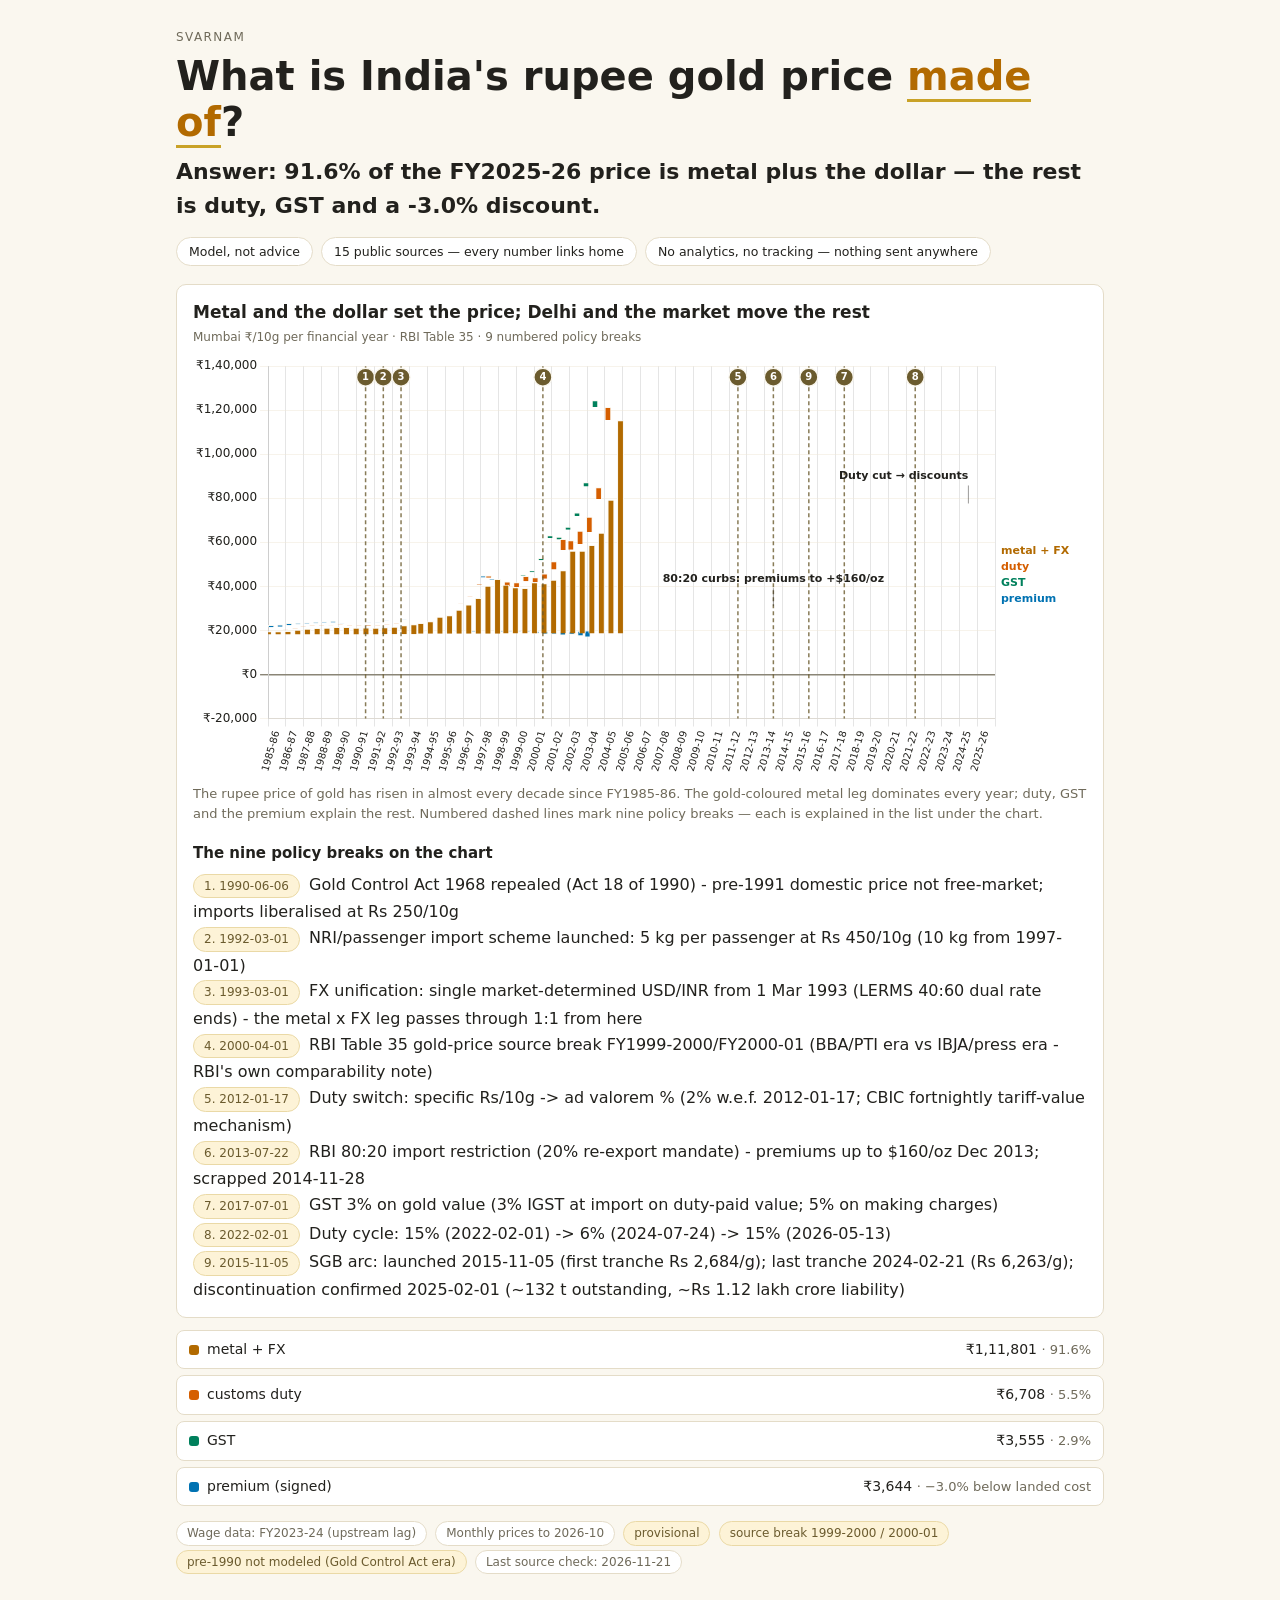
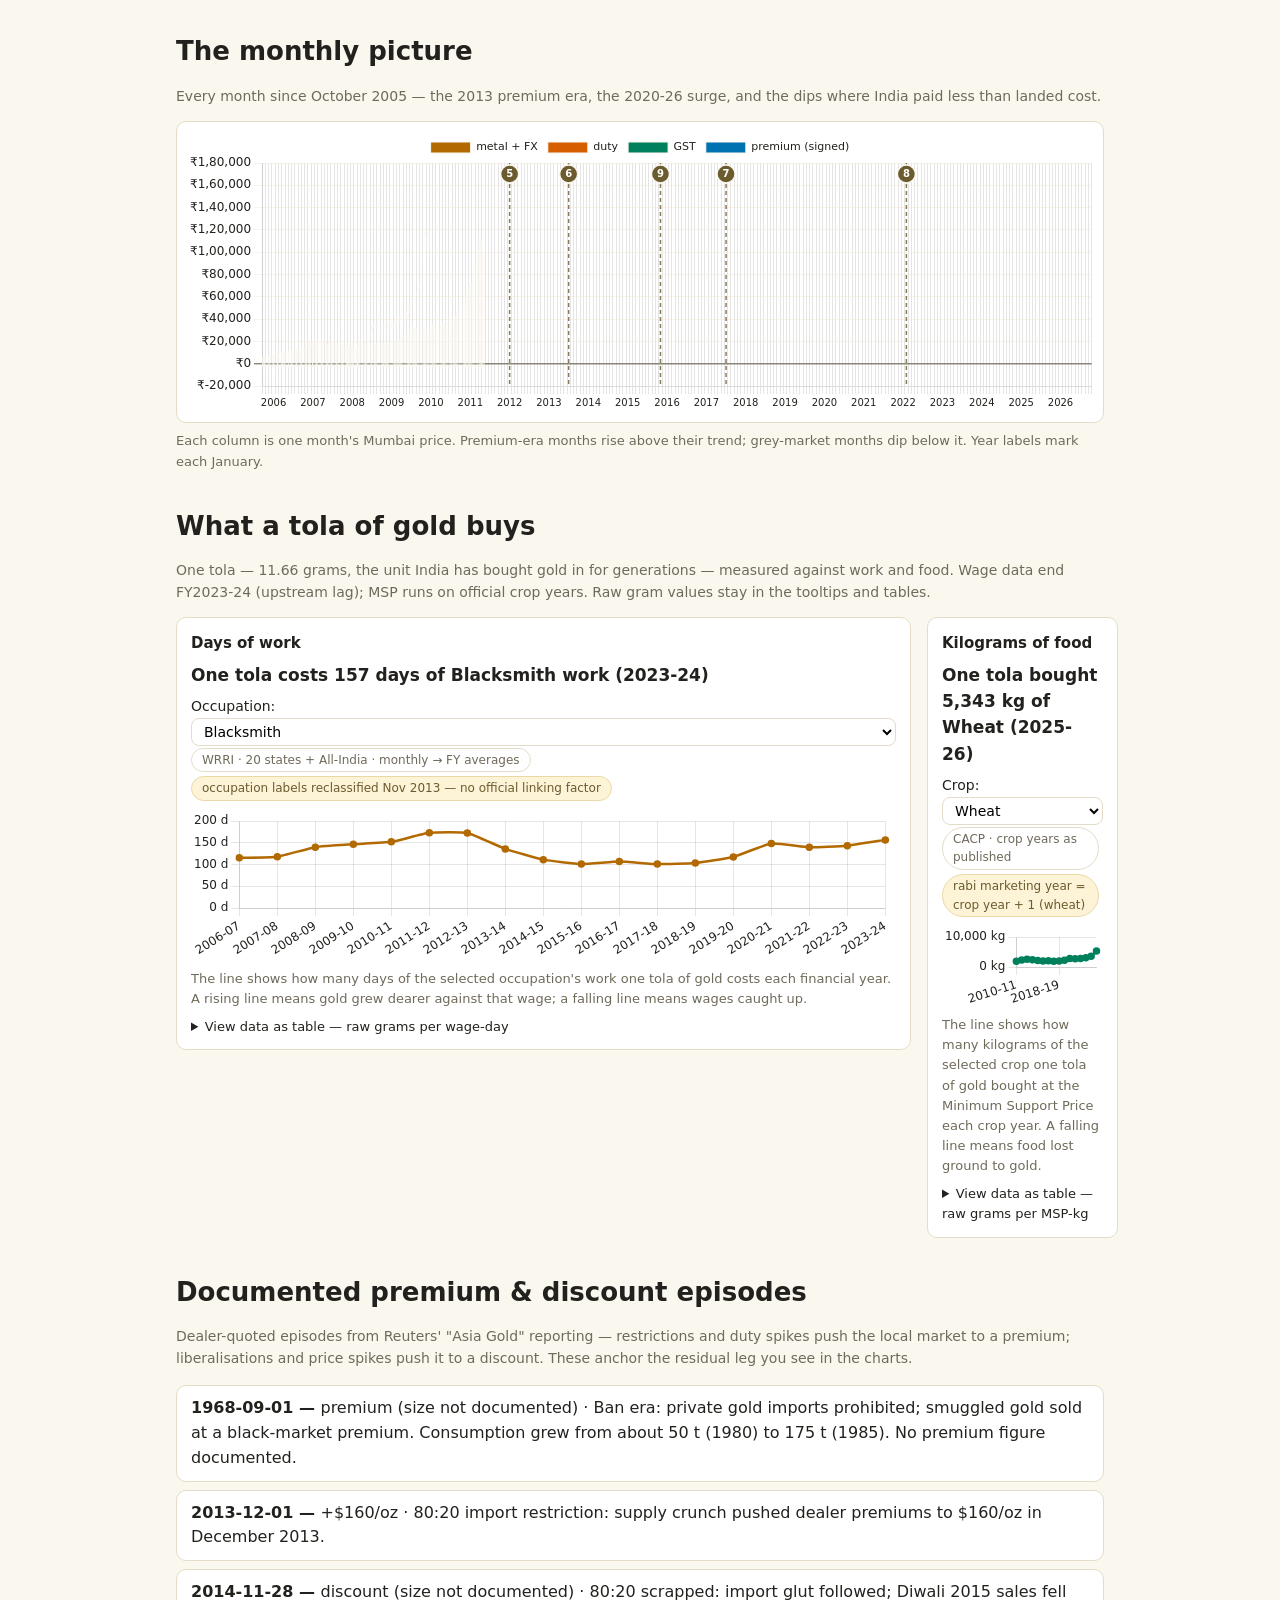
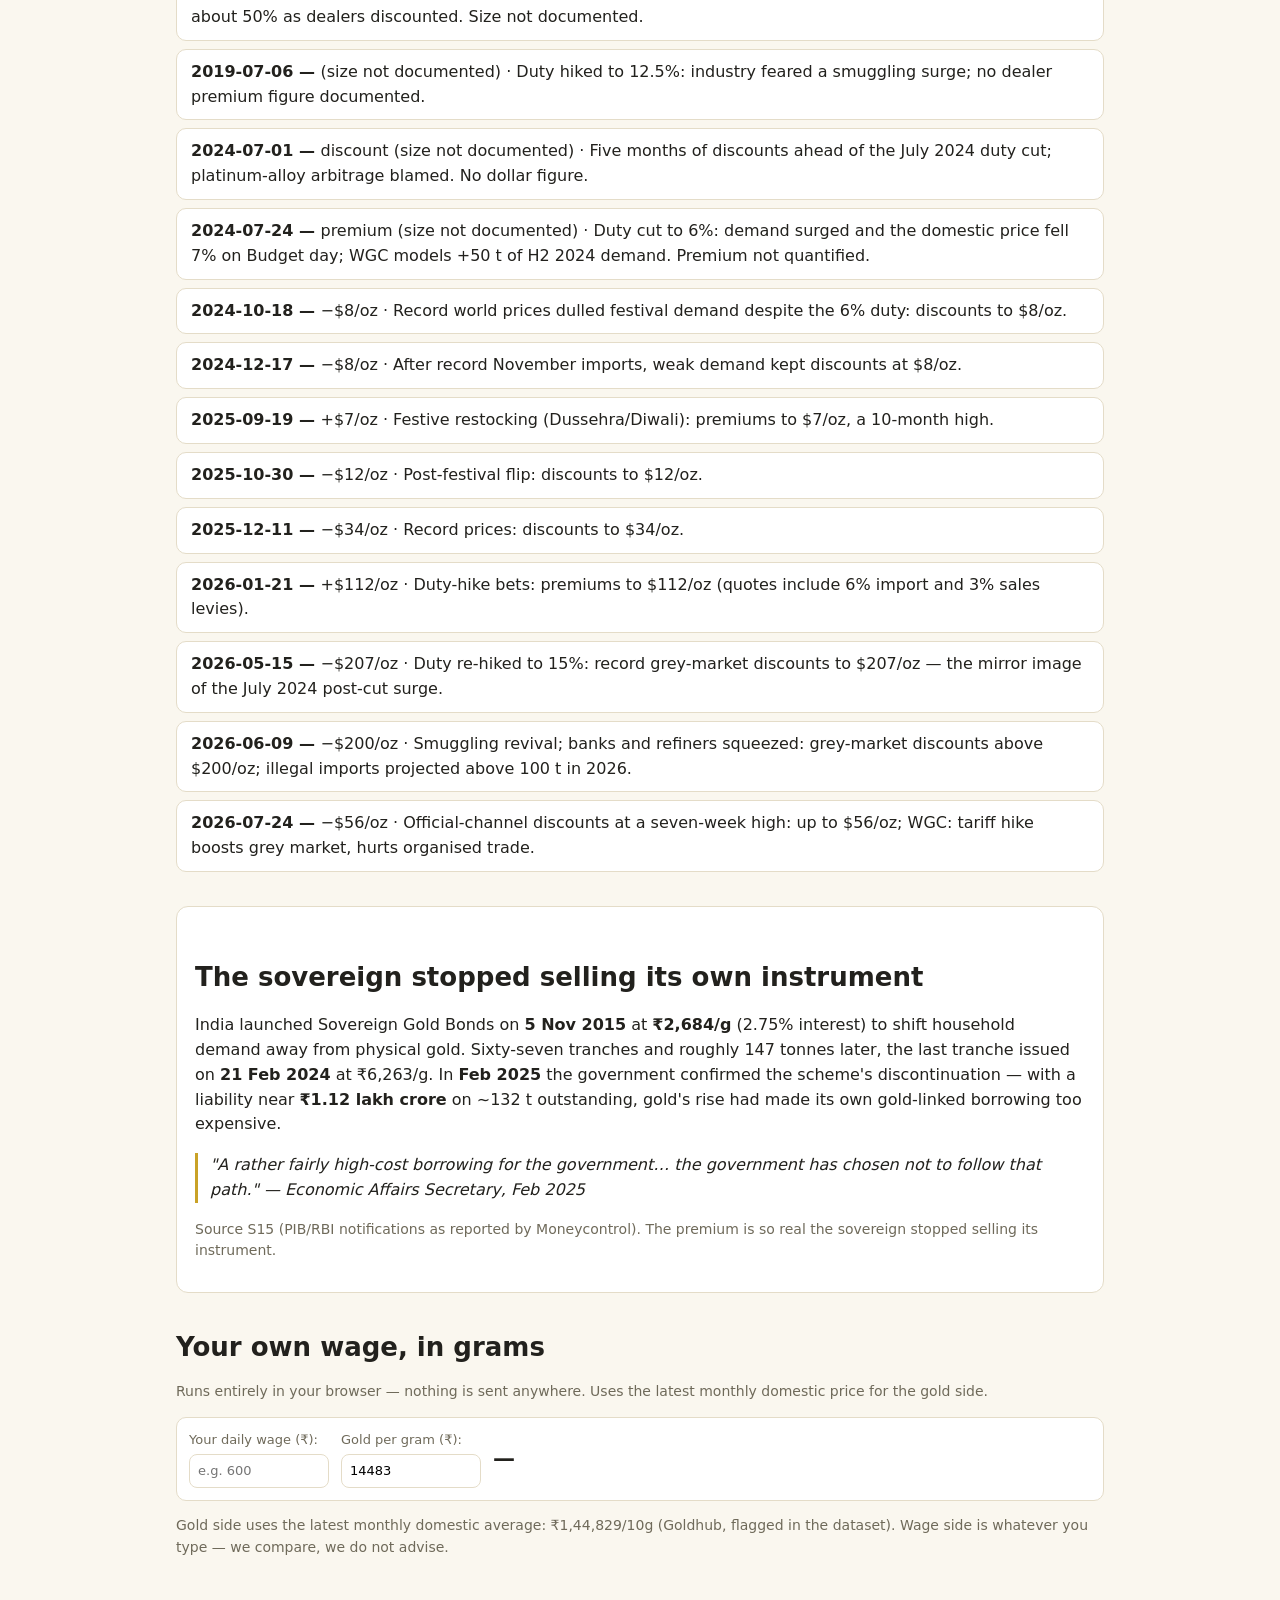
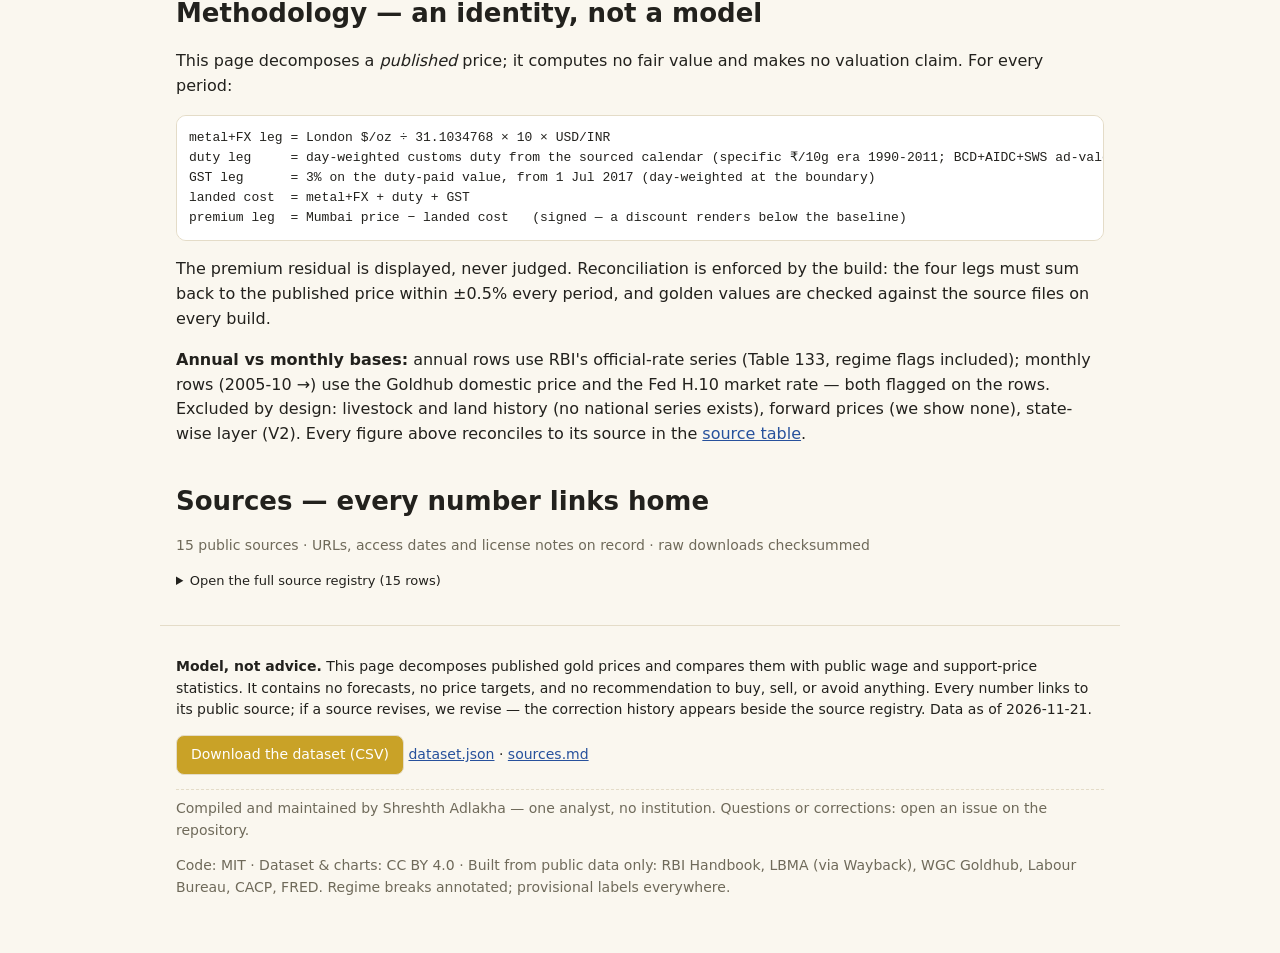
==== commit 0344fd1d: "ui: world-class redesign pass — flagship hero chart (420px, narrative titles, callouts, end-labels, " ====
--- a/site/index.html
+++ b/site/index.html
@@ -11,60 +11,70 @@
 <header class="hero">
   <p class="brand">Svarnam</p>
   <h1>What is India's rupee gold price <em>made of</em>?</h1>
-  <div class="hero-row">
-    <div class="hero-chart"><canvas id="heroChart" aria-label="Stacked bar: today's rupee gold price split into metal, duty, GST and premium"></canvas></div>
-    <div class="hero-stats" id="heroStats" aria-live="polite"></div>
+  <p class="answer" id="answerLine">…</p>
+
+  <p class="truststrip" id="trustStrip">
+    <a class="tbadge" href="#disclaimer">Model, not advice</a>
+    <a class="tbadge" href="#sourcesSec">15 public sources — every number links home</a>
+    <span class="tbadge">No analytics, no tracking — nothing sent anywhere</span>
+  </p>
+
+  <div class="flagship">
+    <p class="chart-title">Metal and the dollar set the price; Delhi and the market move the rest</p>
+    <p class="chart-sub">Mumbai ₹/10g per financial year · RBI Table 35 · 9 numbered policy breaks</p>
+    <div class="flagship-chart-wrap"><canvas id="flagshipChart" role="img" aria-label="Stacked columns: Mumbai rupee gold price per financial year, split into metal-plus-dollar, customs duty, GST and premium" aria-describedby="flagshipDesc"></canvas></div>
+    <p class="chart-desc" id="flagshipDesc">The rupee price of gold has risen in almost every decade since FY1985-86. The gold-coloured metal leg dominates every year; duty, GST and the premium explain the rest. Numbered dashed lines mark nine policy breaks — each is explained in the list under the chart.</p>
+    <h3 class="breaks-h">The nine policy breaks on the chart</h3>
+    <ul id="breakList" class="chiplist"></ul>
   </div>
-  <p class="tagline">Metal, dollar, tax, and the local premium — decomposed from public data alone, FY1985-86 → today. No opinions, just arithmetic.</p>
-  <p class="stamp">Data as of <span id="dataAsOf">…</span> ·
+
+  <div class="decomp-rows" id="decompRows" aria-label="Latest-year decomposition as labelled rows"></div>
+
+  <p class="stamp">
+    <span class="chip">Wage data: FY2023-24 (upstream lag)</span>
+    <span class="chip">Monthly prices to <span id="monthlyLast">…</span></span>
     <span class="chip chip-prov">provisional</span>
-    <span class="chip">FY averages</span>
     <span class="chip chip-warn">source break 1999-2000 / 2000-01</span>
     <span class="chip chip-warn">pre-1990 not modeled (Gold Control Act era)</span>
+    <span class="chip">Last source check: 2026-11-21</span>
   </p>
 </header>
 
 <main>
-  <section id="stack">
-    <h2>The rupee stack, year by year</h2>
-    <p class="section-note">Every column is the Mumbai ₹/10g average split into four legs: world metal price × USD/INR, customs duty, GST, and the signed residual (a premium above landed cost, or a discount below it — below the axis means India paid less than landed cost).</p>
-    <div class="controls">
-      <label>View:
-        <select id="stackMode">
-          <option value="annual" selected>Annual (FY averages)</option>
-          <option value="monthly">Monthly (2005-10 →, Goldhub domestic)</option>
-        </select>
-      </label>
-    </div>
-    <div class="chartbox"><canvas id="stackChart" aria-label="Stacked columns of the rupee gold price decomposed by period"></canvas></div>
-    <details class="datatable"><summary>View data as table</summary><div id="stackTable"></div></details>
-    <h3>Regime breaks marked on the chart — numbered as below</h3>
-    <ul id="breakList" class="chiplist"></ul>
+  <section id="monthly">
+    <h2>The monthly picture</h2>
+    <p class="section-note">Every month since October 2005 — the 2013 premium era, the 2020-26 surge, and the dips where India paid less than landed cost.</p>
+    <div class="chartbox"><div class="monthly-wrap"><canvas id="monthlyChart" role="img" aria-label="Monthly line-and-column chart of the rupee gold price since October 2005" aria-describedby="monthlyDesc"></canvas></div></div>
+    <p class="chart-desc" id="monthlyDesc">Each column is one month's Mumbai price. Premium-era months rise above their trend; grey-market months dip below it. Year labels mark each January.</p>
   </section>
 
   <section id="purchasing">
-    <h2>What gold buys</h2>
-    <p class="section-note">Two purchasing-power anchors, the same question from opposite sides: what one day of work earns in gold, and what one kilogram of staple food costs in gold. Wage data end FY2023-24 (upstream lag); MSP runs on official crop years.</p>
+    <h2>What a tola of gold buys</h2>
+    <p class="section-note">One tola — 11.66 grams, the unit India has bought gold in for generations — measured against work and food. Wage data end FY2023-24 (upstream lag); MSP runs on official crop years. Raw gram values stay in the tooltips and tables.</p>
     <div class="pw-grid">
       <div class="pw-panel">
-        <h3>A day's wage</h3>
-    <div class="controls">
-      <label>Occupation: <select id="occupationSel"></select></label>
-      <span class="chip">WRRI · 20 states + All-India · monthly → FY averages</span>
-      <span class="chip chip-warn">occupation labels reclassified Nov 2013 — no official linking factor</span>
-    </div>
-    <div class="chartbox"><canvas id="wageChart" aria-label="Line chart: grams of gold per wage-day over time"></canvas></div>
-    <details class="datatable"><summary>View data as table</summary><div id="wageTable"></div></details>
+        <h3>Days of work</h3>
+        <p class="chart-title" id="wageTitle">…</p>
+        <div class="controls">
+          <label>Occupation: <select id="occupationSel"></select></label>
+          <span class="chip">WRRI · 20 states + All-India · monthly → FY averages</span>
+          <span class="chip chip-warn">occupation labels reclassified Nov 2013 — no official linking factor</span>
+        </div>
+        <div class="chartbox"><canvas id="wageChart" role="img" aria-label="Line chart: days of the selected occupation's work needed to buy one tola of gold, by financial year" aria-describedby="wageDesc"></canvas></div>
+        <p class="chart-desc" id="wageDesc">The line shows how many days of the selected occupation's work one tola of gold costs each financial year. A rising line means gold grew dearer against that wage; a falling line means wages caught up.</p>
+        <details class="datatable"><summary>View data as table — raw grams per wage-day</summary><div id="wageTable"></div></details>
       </div>
       <div class="pw-panel">
-        <h3>A kilo of food</h3>
-    <div class="controls">
-      <label>Crop: <select id="cropSel"></select></label>
-      <span class="chip">CACP · crop years as published</span>
-      <span class="chip chip-warn">rabi marketing year = crop year + 1 (wheat)</span>
-    </div>
-    <div class="chartbox"><canvas id="mspChart" aria-label="Line chart: grams of gold per MSP kilogram over time"></canvas></div>
-    <details class="datatable"><summary>View data as table</summary><div id="mspTable"></div></details>
+        <h3>Kilograms of food</h3>
+        <p class="chart-title" id="mspTitle">…</p>
+        <div class="controls">
+          <label>Crop: <select id="cropSel"></select></label>
+          <span class="chip">CACP · crop years as published</span>
+          <span class="chip chip-warn">rabi marketing year = crop year + 1 (wheat)</span>
+        </div>
+        <div class="chartbox"><canvas id="mspChart" role="img" aria-label="Line chart: kilograms of the selected crop bought by one tola of gold at the support price, by crop year" aria-describedby="mspDesc"></canvas></div>
+        <p class="chart-desc" id="mspDesc">The line shows how many kilograms of the selected crop one tola of gold bought at the Minimum Support Price each crop year. A falling line means food lost ground to gold.</p>
+        <details class="datatable"><summary>View data as table — raw grams per MSP-kg</summary><div id="mspTable"></div></details>
       </div>
     </div>
   </section>
@@ -107,17 +117,22 @@
 
   <section id="sourcesSec">
     <h2>Sources — every number links home</h2>
-    <div id="sourcesTable"></div>
+    <p class="section-note" id="sourcesStrip">15 public sources · URLs, access dates and license notes on record · raw downloads checksummed</p>
+    <details class="datatable sources-table">
+      <summary>Open the full source registry (15 rows)</summary>
+      <div id="sourcesTable"></div>
+    </details>
   </section>
 </main>
 
 <footer id="disclaimer">
-  <p><strong>Model, not advice.</strong> This page decomposes published gold prices and compares them with public wage and support-price statistics. It contains no forecasts, no price targets, and no recommendation to buy, sell, or avoid anything. Every number links to its public source; if a source revises, we revise. Data as of <span id="dataAsOf2">…</span>.</p>
+  <p><strong>Model, not advice.</strong> This page decomposes published gold prices and compares them with public wage and support-price statistics. It contains no forecasts, no price targets, and no recommendation to buy, sell, or avoid anything. Every number links to its public source; if a source revises, we revise — the correction history appears beside the source registry. Data as of <span id="dataAsOf2">…</span>.</p>
   <p>
     <button id="csvBtn" type="button">Download the dataset (CSV)</button>
     <a id="jsonLink" href="dataset.json">dataset.json</a> ·
     <a href="sources.md">sources.md</a>
   </p>
+  <p class="muted byline">Compiled and maintained by Shreshth Adlakha — one analyst, no institution. Questions or corrections: open an issue on the repository.</p>
   <p class="muted">Code: MIT · Dataset &amp; charts: CC BY 4.0 · Built from public data only: RBI Handbook, LBMA (via Wayback), WGC Goldhub, Labour Bureau, CACP, FRED. Regime breaks annotated; provisional labels everywhere.</p>
   <p id="fatalMsg" class="fatal hidden"></p>
 </footer>
--- a/site/assets/css/main.css
+++ b/site/assets/css/main.css
@@ -1,9 +1,10 @@
 /* Svarnam — main.css (system fonts only, mobile-first, A5 budget) */
 :root {
+  /* design tokens — see docs/DESIGN-SYSTEM.md */
   --gold: #c9a227;
-  --metal: #E69F00;
+  --metal: #B26A00;
   --duty: #D55E00;
-  --gst: #009E73;
+  --gst: #00805C;
   --premium: #0072B2;
   --ink: #22211d;
   --paper: #faf7ef;
@@ -41,6 +42,23 @@
 .chip-prov { background: var(--warn-bg); color: var(--warn-ink); border-color: #ead9a6; }
 .chip-warn { background: var(--warn-bg); color: var(--warn-ink); border-color: #ead9a6; }
 .chiplist { list-style: none; padding: 0; margin: 6px 0 0; }
+.answer { font-size: 22px; font-weight: 600; margin: 6px 0 14px; color: var(--ink); }
+.truststrip { display: flex; flex-wrap: wrap; gap: 8px; margin: 0 0 18px; }
+.tbadge { display: inline-block; background: var(--card); border: 1px solid var(--line); border-radius: 999px; padding: 4px 12px; font-size: 12.5px; color: var(--ink); text-decoration: none; }
+.tbadge:hover { border-color: var(--gold); }
+.flagship { background: var(--card); border: 1px solid var(--line); border-radius: 10px; padding: 14px 16px; margin-top: 4px; }
+.flagship-chart-wrap { height: 420px; position: relative; }
+@media (max-width: 640px) { .flagship-chart-wrap { height: 320px; } }
+.chart-title { font-weight: 700; font-size: 17px; margin: 0 0 2px; }
+.chart-sub { font-size: 12px; color: var(--muted); margin: 0 0 10px; }
+.chart-desc { font-size: 13px; color: var(--muted); margin: 8px 0 0; }
+.monthly-wrap { height: 280px; position: relative; }
+.decomp-rows { display: grid; gap: 6px; margin-top: 12px; }
+.drow { display: flex; justify-content: space-between; align-items: center; background: var(--card); border: 1px solid var(--line); border-radius: 8px; padding: 8px 12px; font-size: 14px; }
+.drow .dot { width: 10px; height: 10px; border-radius: 3px; display: inline-block; margin-right: 8px; vertical-align: middle; }
+.drow .share { color: var(--muted); font-size: 13px; }
+.byline { border-top: 1px dashed var(--line); padding-top: 8px; }
+@media print { details.datatable > * { display: block !important; } details.datatable summary { display: none; } }
 .pw-grid { display: grid; grid-template-columns: 1fr 1fr; gap: 16px; margin-top: 12px; align-items: start; }
 .pw-panel { background: var(--card); border: 1px solid var(--line); border-radius: 10px; padding: 12px 14px; }
 .pw-panel h3 { margin: 2px 0 6px; }
@@ -72,6 +90,9 @@
 .hidden { display: none; }
 .fatal { color: var(--duty); font-weight: 700; }
 body.fatal main, body.fatal .hero-row { filter: grayscale(1); opacity: .5; }
+@media (prefers-reduced-motion: reduce) {
+  * { transition: none !important; animation: none !important; scroll-behavior: auto !important; }
+}
 @media (max-width: 480px) {
   .hero-stats { flex: 1 1 100%; grid-template-columns: 1fr 1fr; }
   .chartbox { padding: 6px; }
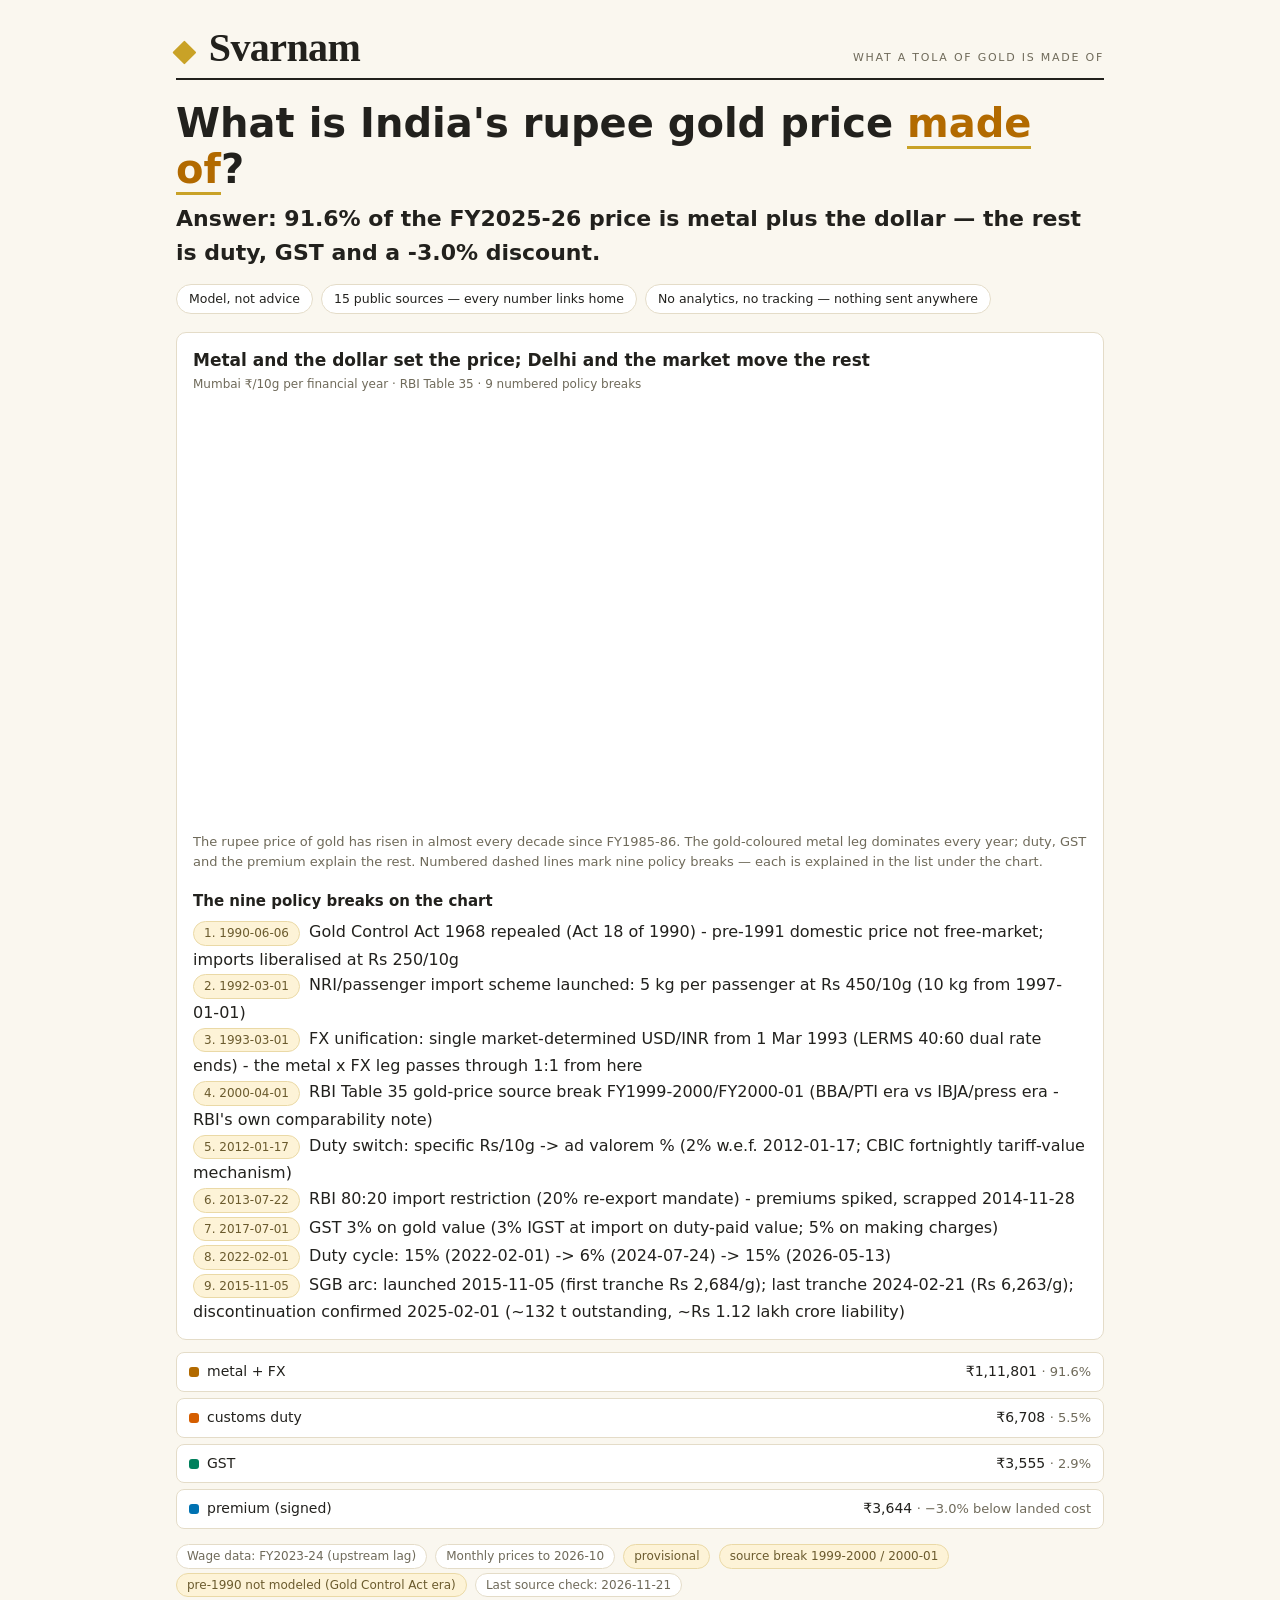
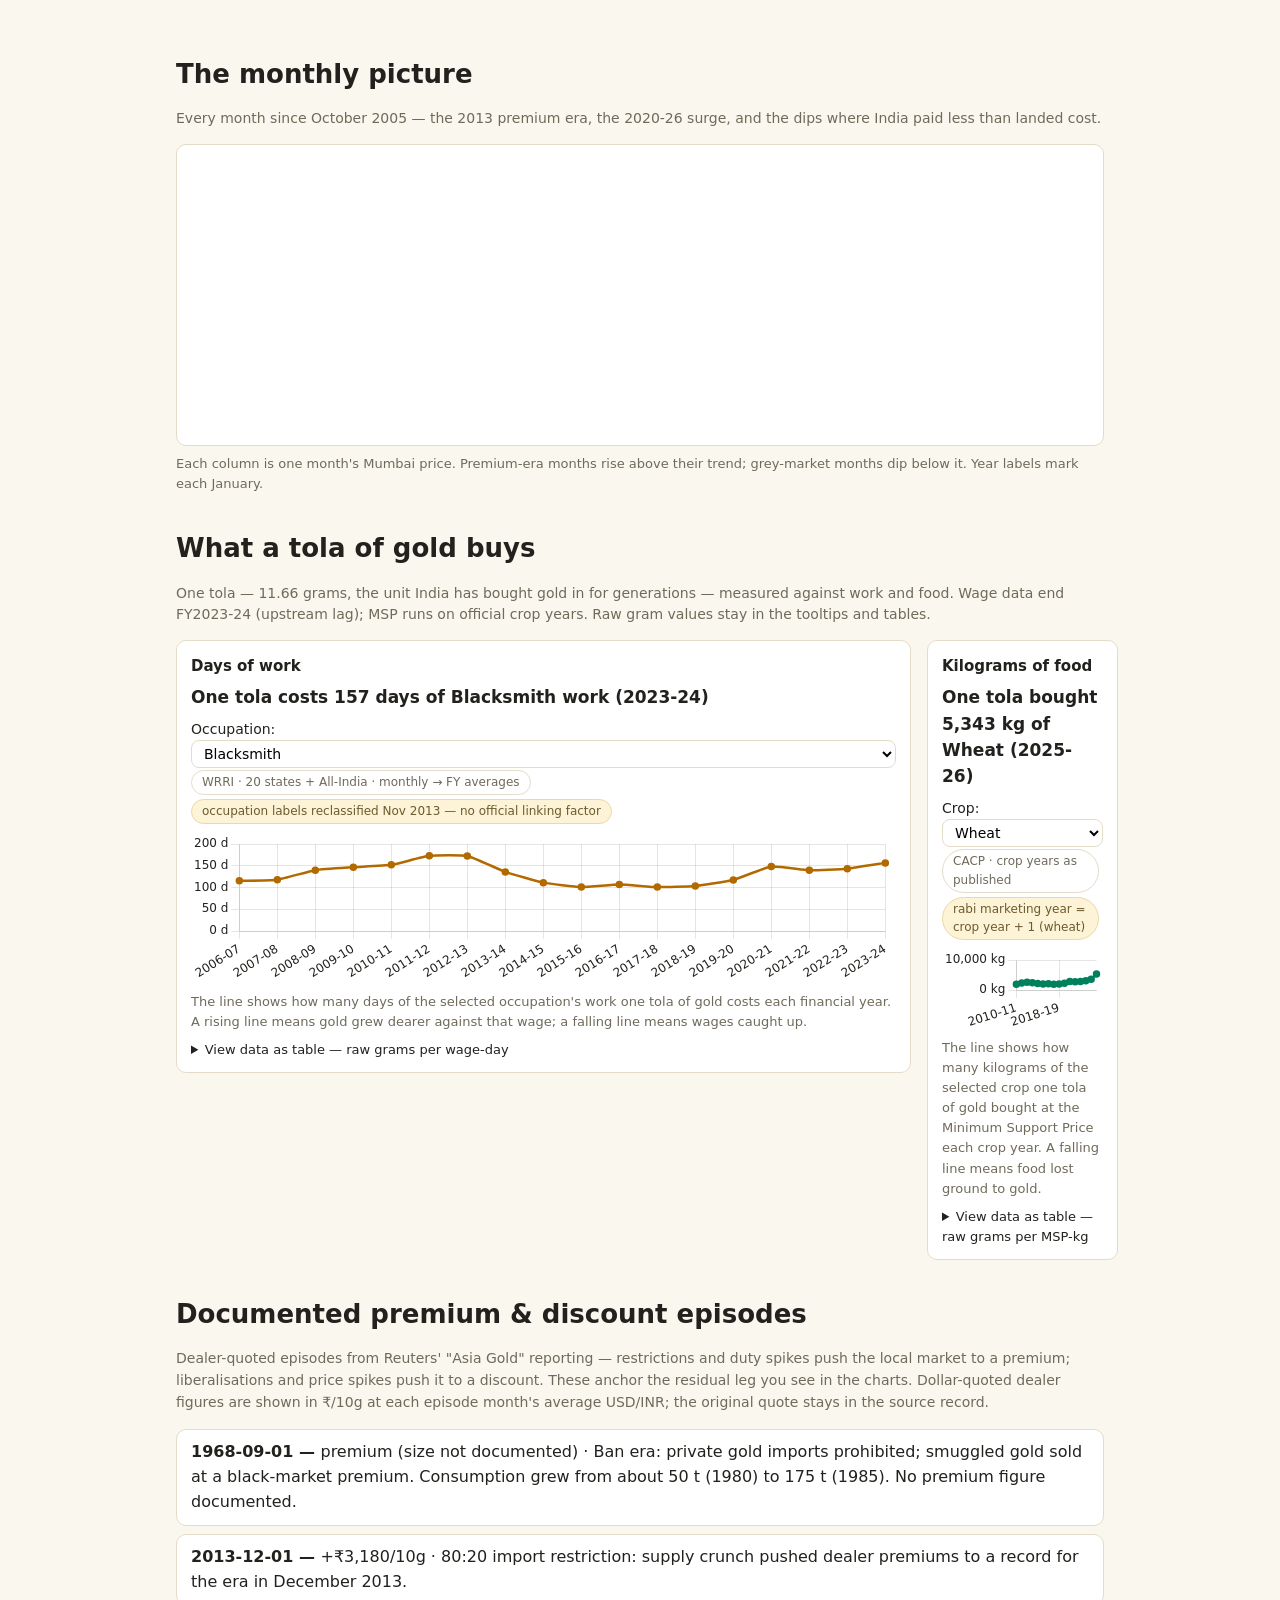
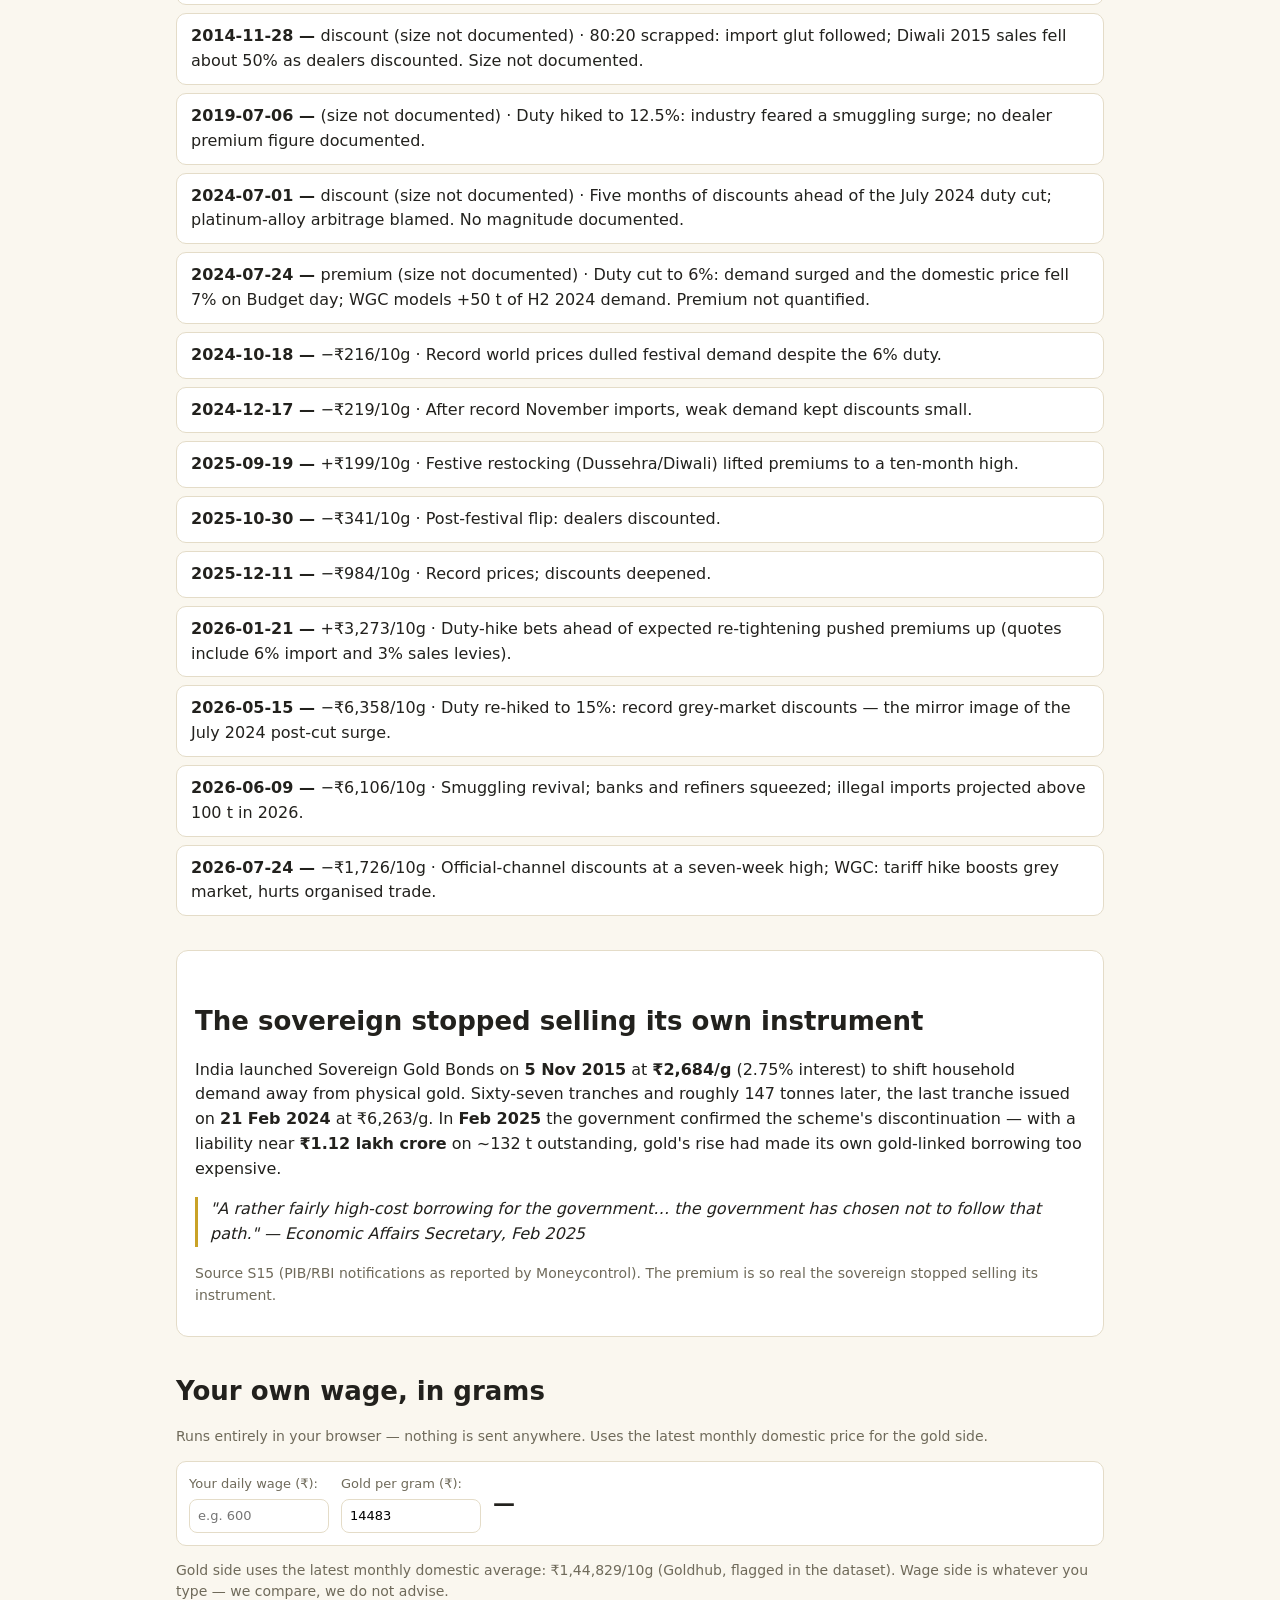
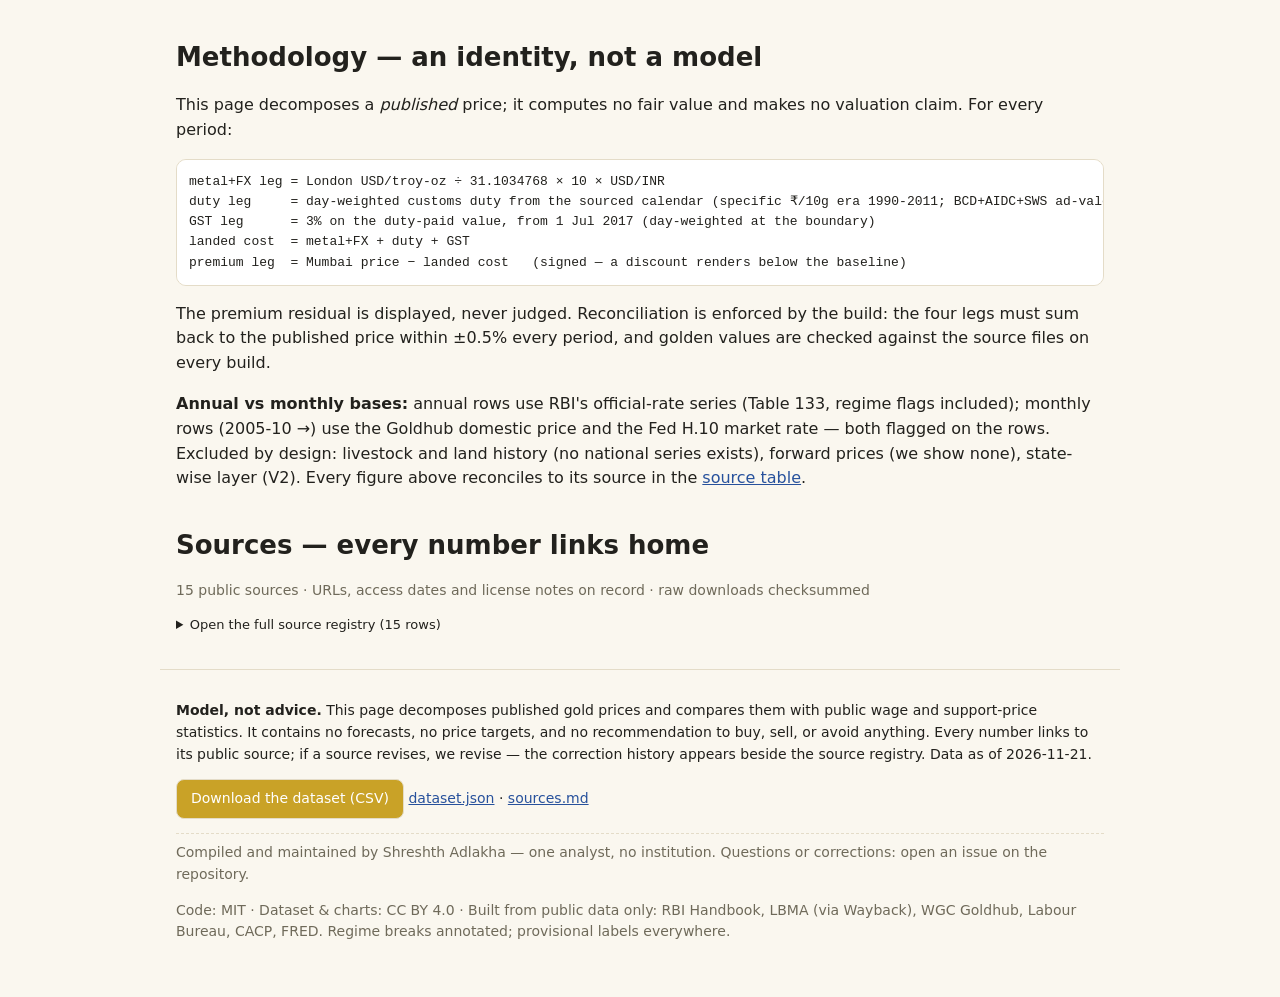
==== commit 6008024d: "brand: editorial masthead (serif wordmark + lozenge + rule); rupee-everywhere (episodes in ₹/10g at " ====
--- a/site/index.html
+++ b/site/index.html
@@ -9,7 +9,11 @@
 </head>
 <body>
 <header class="hero">
-  <p class="brand">Svarnam</p>
+  <div class="masthead">
+  <span class="wordmark"><span class="lozenge" aria-hidden="true"></span>Svarnam</span>
+  <span class="masthead-tag">what a tola of gold is made of</span>
+</div>
+<hr class="masthead-rule">
   <h1>What is India's rupee gold price <em>made of</em>?</h1>
   <p class="answer" id="answerLine">…</p>
 
@@ -81,7 +85,7 @@
 
   <section id="episodes">
     <h2>Documented premium &amp; discount episodes</h2>
-    <p class="section-note">Dealer-quoted episodes from Reuters' "Asia Gold" reporting — restrictions and duty spikes push the local market to a premium; liberalisations and price spikes push it to a discount. These anchor the residual leg you see in the charts.</p>
+    <p class="section-note">Dealer-quoted episodes from Reuters' "Asia Gold" reporting — restrictions and duty spikes push the local market to a premium; liberalisations and price spikes push it to a discount. These anchor the residual leg you see in the charts. Dollar-quoted dealer figures are shown in ₹/10g at each episode month's average USD/INR; the original quote stays in the source record.</p>
     <ul id="episodeList" class="episodelist"></ul>
   </section>
 
@@ -106,7 +110,7 @@
   <section id="methodology">
     <h2>Methodology — an identity, not a model</h2>
     <p>This page decomposes a <em>published</em> price; it computes no fair value and makes no valuation claim. For every period:</p>
-    <pre>metal+FX leg = London $/oz ÷ 31.1034768 × 10 × USD/INR
+    <pre>metal+FX leg = London USD/troy-oz ÷ 31.1034768 × 10 × USD/INR
 duty leg     = day-weighted customs duty from the sourced calendar (specific ₹/10g era 1990-2011; BCD+AIDC+SWS ad-valorem era 2012→)
 GST leg      = 3% on the duty-paid value, from 1 Jul 2017 (day-weighted at the boundary)
 landed cost  = metal+FX + duty + GST
--- a/site/assets/css/main.css
+++ b/site/assets/css/main.css
@@ -22,7 +22,11 @@
 }
 main, .hero, footer { max-width: 960px; margin: 0 auto; padding: 0 16px; }
 .hero { padding-top: 28px; padding-bottom: 8px; }
-.brand { text-transform: uppercase; letter-spacing: .12em; font-size: 12px; color: var(--muted); margin: 0; }
+.brand, .masthead { display: flex; align-items: baseline; justify-content: space-between; flex-wrap: wrap; gap: 4px 16px; }
+.wordmark { font-family: Georgia, 'Iowan Old Style', 'Palatino Linotype', 'Book Antiqua', serif; font-size: clamp(30px, 4.2vw, 40px); font-weight: 700; letter-spacing: -0.015em; color: var(--ink); line-height: 1; }
+.lozenge { display: inline-block; width: 0.42em; height: 0.42em; background: var(--gold); transform: rotate(45deg); margin-right: 0.4em; border-radius: 1px; }
+.masthead-tag { font-size: 11px; letter-spacing: 0.16em; text-transform: uppercase; color: var(--muted); }
+.masthead-rule { border: none; border-top: 2px solid var(--ink); margin: 10px 0 20px; }
 h1 { font-size: clamp(26px, 5.4vw, 40px); line-height: 1.15; margin: 6px 0 10px; }
 h1 em { font-style: normal; color: var(--metal); border-bottom: 3px solid var(--gold); }
 .tagline { font-size: clamp(15px, 2.6vw, 18px); color: var(--muted); margin: 0 0 18px; }
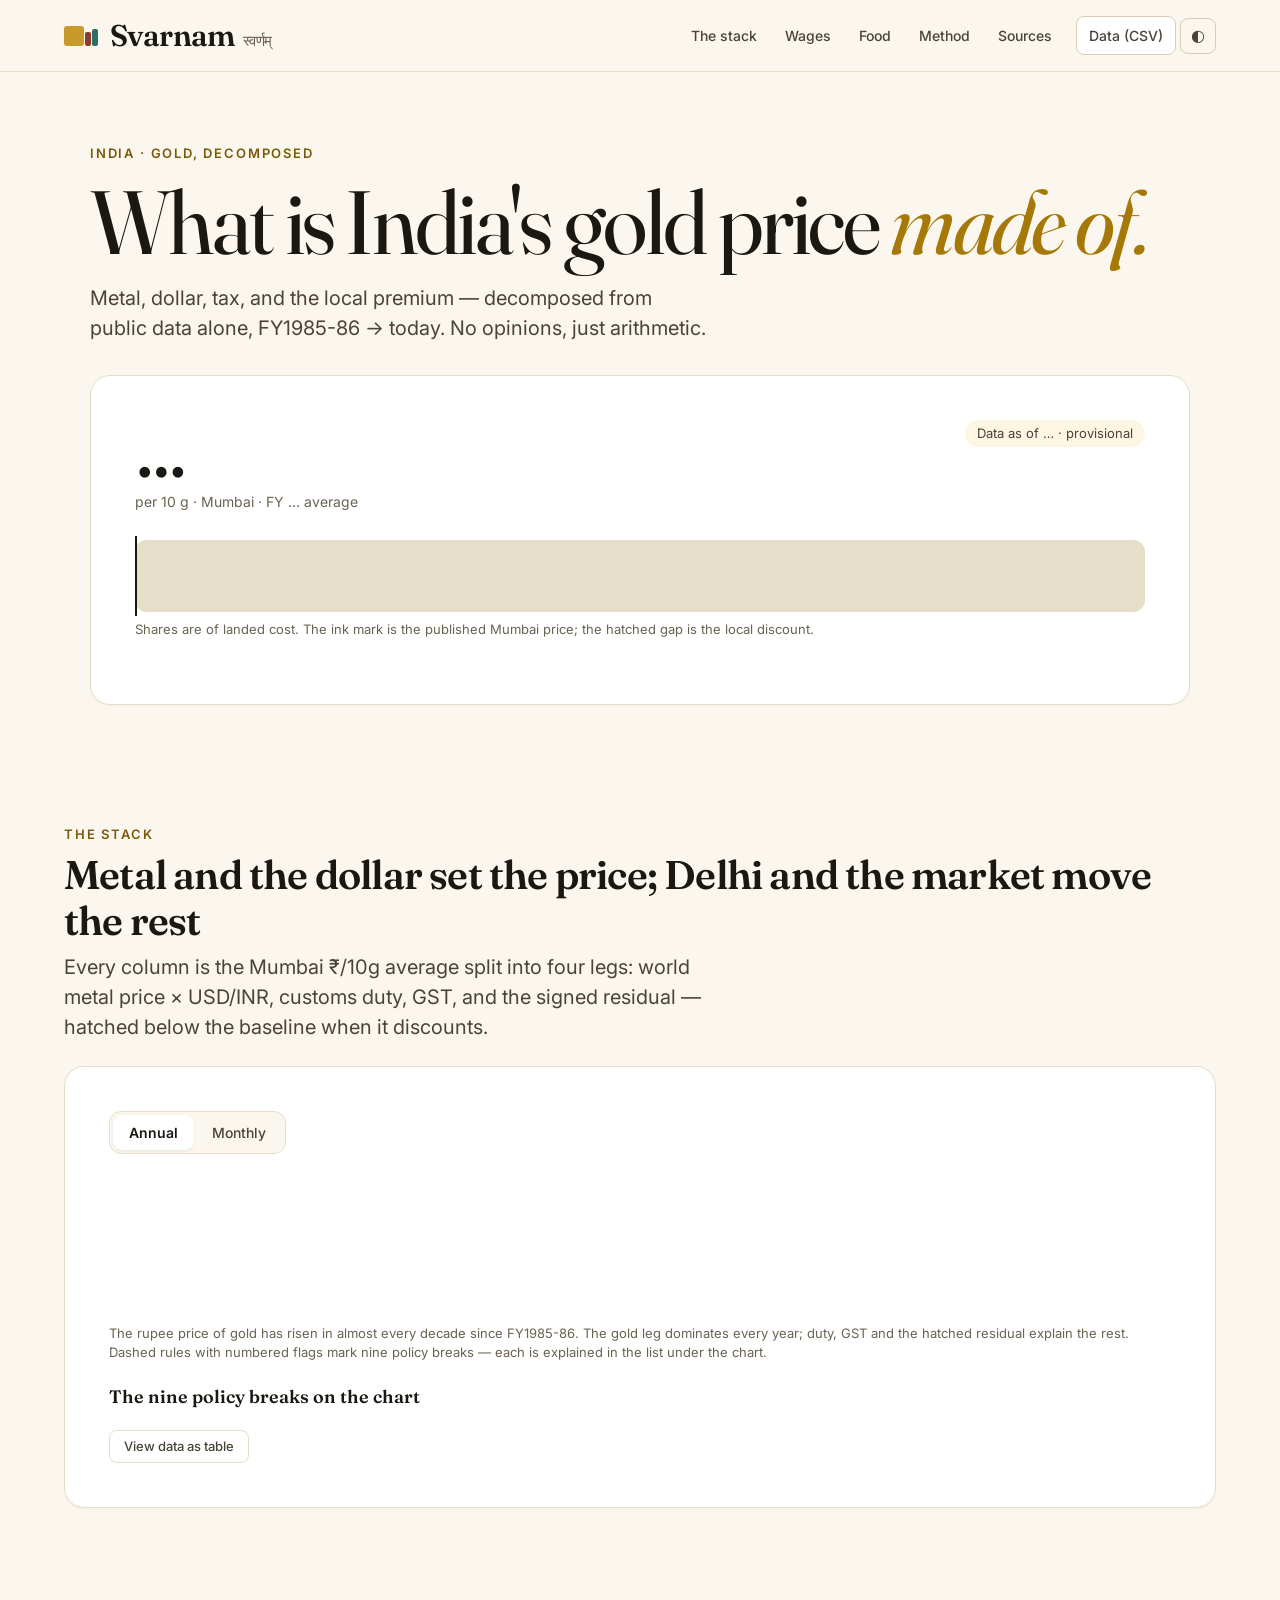
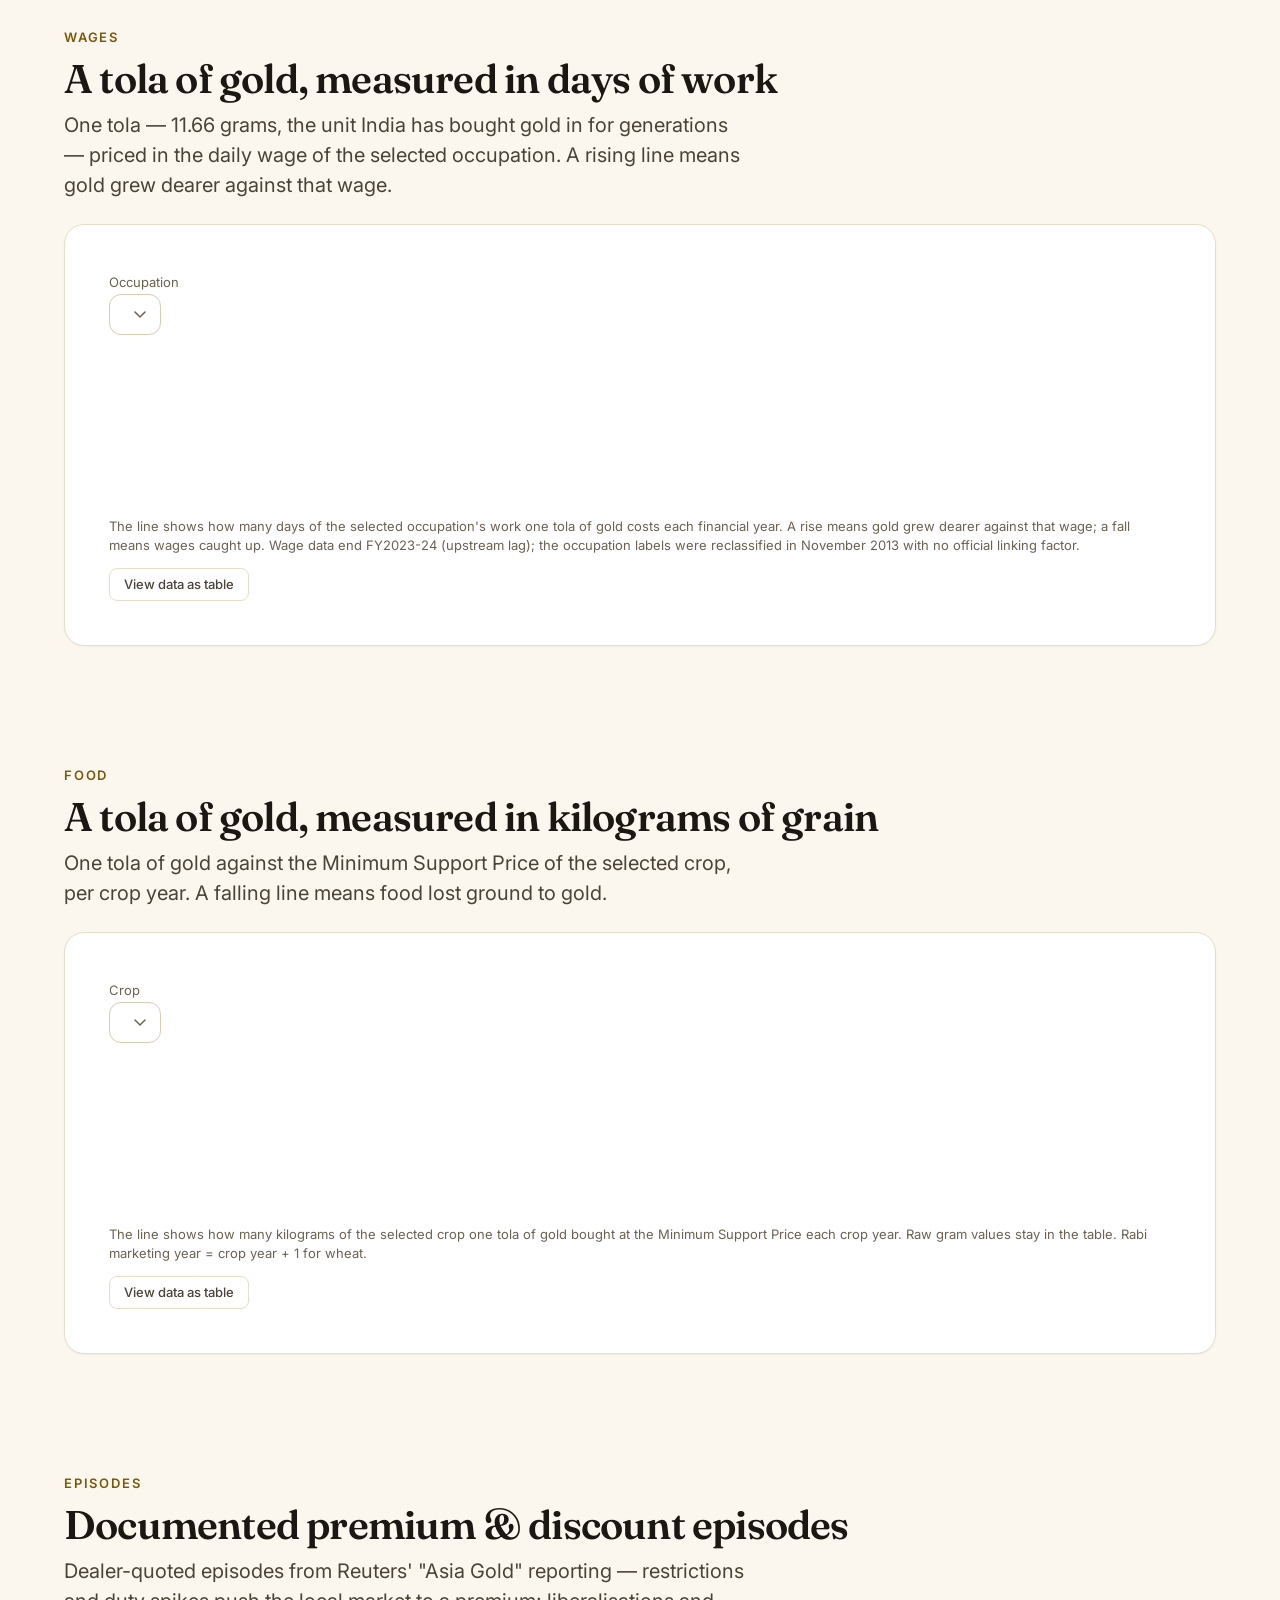
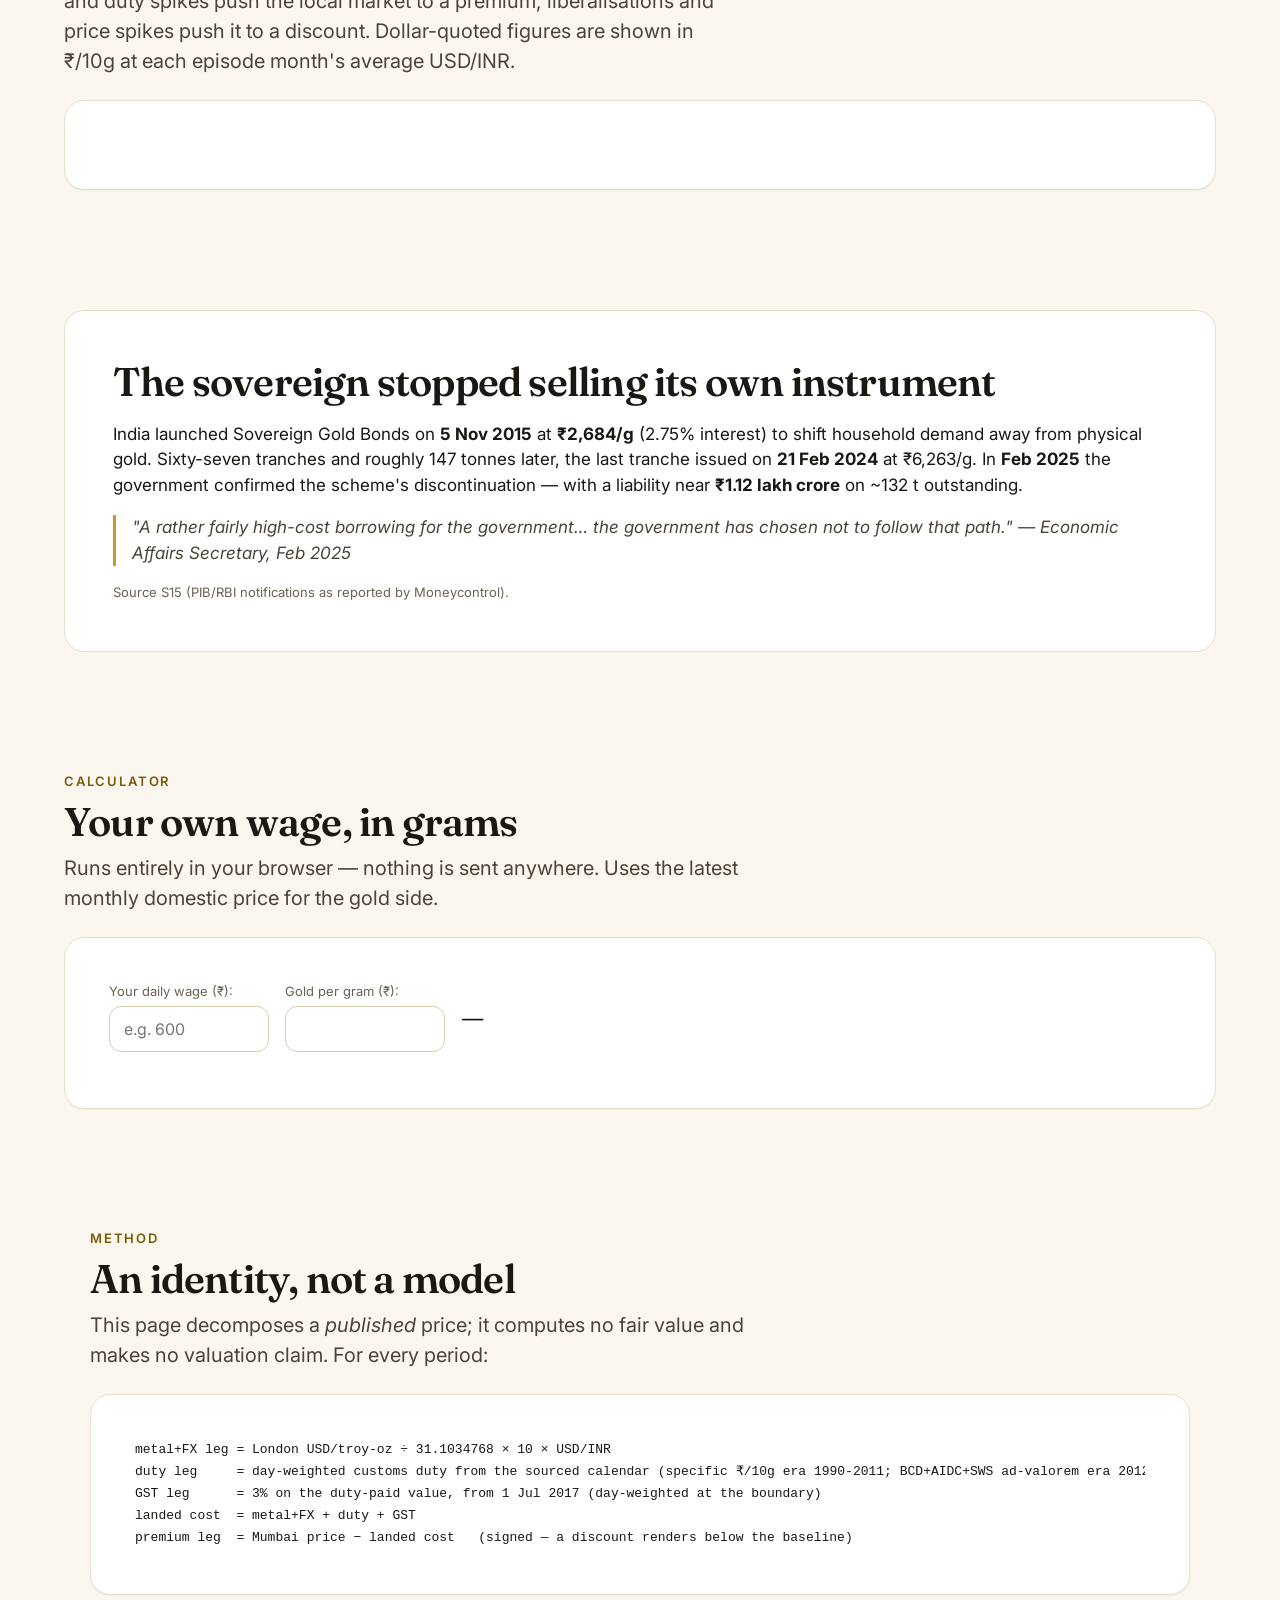
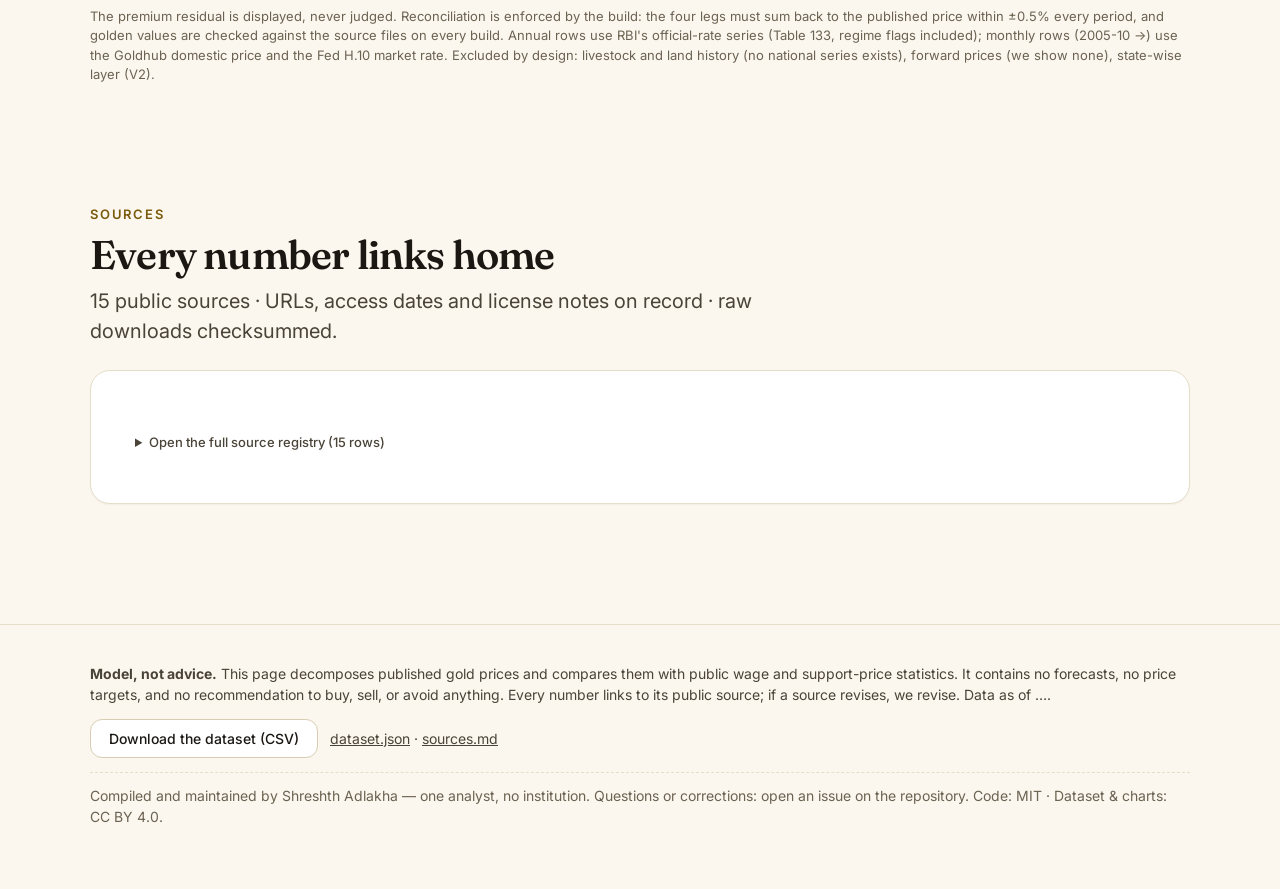
==== commit a6d5cb00: "restyle: Stripe/Airbnb-grade visual system — Fraunces+Inter fonts, light/dark themes, landed-cost he" ====
--- a/site/index.html
+++ b/site/index.html
@@ -3,142 +3,177 @@
 <head>
 <meta charset="utf-8">
 <meta name="viewport" content="width=device-width, initial-scale=1">
-<title>Svarnam — what a tola of gold is made of</title>
-<meta name="description" content="What is ₹1.18 lakh / 10g of gold made of? Metal, dollar, tax, local premium — decomposed from public data, FY1985-86 → today. Model, not advice.">
+<title>Svarnam — what India's gold price is made of</title>
+<meta name="description" content="What is ₹{{PRICE_INR}} / 10g of gold made of? Metal, dollar, tax, local premium — decomposed from public data, FY1985-86 → today. Model, not advice.">
+<link rel="icon" href="favicon.svg" type="image/svg+xml">
+<link rel="apple-touch-icon" href="apple-touch-icon.png">
+<meta property="og:title" content="Svarnam — what India's gold price is made of">
+<meta property="og:description" content="Metal, dollar, tax, local premium — the rupee gold price, decomposed from public data alone.">
+<meta property="og:image" content="og.png">
+<meta property="og:type" content="website">
+<meta name="twitter:card" content="summary_large_image">
+<meta name="twitter:image" content="og.png">
+<link rel="preconnect" href="https://fonts.googleapis.com">
+<link rel="preconnect" href="https://fonts.gstatic.com" crossorigin>
+<link href="https://fonts.googleapis.com/css2?family=Fraunces:opsz,wght@9..144,400;9..144,600&family=Inter:wght@400;500;600;700&display=swap" rel="stylesheet">
 <link rel="stylesheet" href="assets/css/main.css">
 </head>
 <body>
-<header class="hero">
-  <div class="masthead">
-  <span class="wordmark"><span class="lozenge" aria-hidden="true"></span>Svarnam</span>
-  <span class="masthead-tag">what a tola of gold is made of</span>
-</div>
-<hr class="masthead-rule">
-  <h1>What is India's rupee gold price <em>made of</em>?</h1>
-  <p class="answer" id="answerLine">…</p>
-
-  <p class="truststrip" id="trustStrip">
-    <a class="tbadge" href="#disclaimer">Model, not advice</a>
-    <a class="tbadge" href="#sourcesSec">15 public sources — every number links home</a>
-    <span class="tbadge">No analytics, no tracking — nothing sent anywhere</span>
-  </p>
-
-  <div class="flagship">
-    <p class="chart-title">Metal and the dollar set the price; Delhi and the market move the rest</p>
-    <p class="chart-sub">Mumbai ₹/10g per financial year · RBI Table 35 · 9 numbered policy breaks</p>
-    <div class="flagship-chart-wrap"><canvas id="flagshipChart" role="img" aria-label="Stacked columns: Mumbai rupee gold price per financial year, split into metal-plus-dollar, customs duty, GST and premium" aria-describedby="flagshipDesc"></canvas></div>
-    <p class="chart-desc" id="flagshipDesc">The rupee price of gold has risen in almost every decade since FY1985-86. The gold-coloured metal leg dominates every year; duty, GST and the premium explain the rest. Numbered dashed lines mark nine policy breaks — each is explained in the list under the chart.</p>
-    <h3 class="breaks-h">The nine policy breaks on the chart</h3>
-    <ul id="breakList" class="chiplist"></ul>
-  </div>
-
-  <div class="decomp-rows" id="decompRows" aria-label="Latest-year decomposition as labelled rows"></div>
-
-  <p class="stamp">
-    <span class="chip">Wage data: FY2023-24 (upstream lag)</span>
-    <span class="chip">Monthly prices to <span id="monthlyLast">…</span></span>
-    <span class="chip chip-prov">provisional</span>
-    <span class="chip chip-warn">source break 1999-2000 / 2000-01</span>
-    <span class="chip chip-warn">pre-1990 not modeled (Gold Control Act era)</span>
-    <span class="chip">Last source check: 2026-11-21</span>
-  </p>
+<header class="site-header page-pad">
+  <a class="masthead" href="#top" aria-label="Svarnam — home">
+    <span class="logo-bars" aria-hidden="true"><span class="lb-gold"></span><span class="lb-rust"></span><span class="lb-green"></span></span>
+    <span class="wordmark">Svarnam<span class="devanagari">स्वर्णम्</span></span>
+  </a>
+  <button class="menu-btn" id="menuBtn" type="button" aria-label="Open menu" aria-expanded="false">☰</button>
+  <nav class="site-nav" id="siteNav" aria-label="Main">
+    <a href="#stack">The stack</a>
+    <a href="#wages">Wages</a>
+    <a href="#food">Food</a>
+    <a href="#method">Method</a>
+    <a href="#sources">Sources</a>
+    <a class="nav-pill" id="csvBtn" href="#">Data (CSV)</a>
+    <button class="theme-btn" id="themeBtn" type="button" aria-label="Toggle colour theme">◐</button>
+  </nav>
 </header>
 
-<main>
-  <section id="monthly">
-    <h2>The monthly picture</h2>
-    <p class="section-note">Every month since October 2005 — the 2013 premium era, the 2020-26 surge, and the dips where India paid less than landed cost.</p>
-    <div class="chartbox"><div class="monthly-wrap"><canvas id="monthlyChart" role="img" aria-label="Monthly line-and-column chart of the rupee gold price since October 2005" aria-describedby="monthlyDesc"></canvas></div></div>
-    <p class="chart-desc" id="monthlyDesc">Each column is one month's Mumbai price. Premium-era months rise above their trend; grey-market months dip below it. Year labels mark each January.</p>
-  </section>
+<main class="page-pad" id="top">
+  <section class="hero text-col">
+    <p class="eyebrow">India · gold, decomposed</p>
+    <h1>What is India's gold price <em class="gold-it">made of.</em></h1>
+    <p class="hero-sub">Metal, dollar, tax, and the local premium — decomposed from public data alone, FY1985-86 → today. No opinions, just arithmetic.</p>
 
-  <section id="purchasing">
-    <h2>What a tola of gold buys</h2>
-    <p class="section-note">One tola — 11.66 grams, the unit India has bought gold in for generations — measured against work and food. Wage data end FY2023-24 (upstream lag); MSP runs on official crop years. Raw gram values stay in the tooltips and tables.</p>
-    <div class="pw-grid">
-      <div class="pw-panel">
-        <h3>Days of work</h3>
-        <p class="chart-title" id="wageTitle">…</p>
-        <div class="controls">
-          <label>Occupation: <select id="occupationSel"></select></label>
-          <span class="chip">WRRI · 20 states + All-India · monthly → FY averages</span>
-          <span class="chip chip-warn">occupation labels reclassified Nov 2013 — no official linking factor</span>
+    <div class="price-card">
+      <span class="price-chip">Data as of <span id="dataAsOf">…</span> · provisional</span>
+      <p class="price-big" id="bigPrice">…</p>
+      <p class="price-cap">per 10 g · Mumbai · FY <span id="bigPriceFy">…</span> average</p>
+
+      <div class="hero-bar-wrap">
+        <div class="hero-bar" id="heroBar" aria-hidden="true">
+          <span class="seg seg-metal" id="segMetal"></span>
+          <span class="seg seg-duty" id="segDuty"></span>
+          <span class="seg seg-gst" id="segGst"></span>
         </div>
-        <div class="chartbox"><canvas id="wageChart" role="img" aria-label="Line chart: days of the selected occupation's work needed to buy one tola of gold, by financial year" aria-describedby="wageDesc"></canvas></div>
-        <p class="chart-desc" id="wageDesc">The line shows how many days of the selected occupation's work one tola of gold costs each financial year. A rising line means gold grew dearer against that wage; a falling line means wages caught up.</p>
-        <details class="datatable"><summary>View data as table — raw grams per wage-day</summary><div id="wageTable"></div></details>
+        <span class="hero-marker" id="heroMarker"></span>
+        <span class="hero-hatch" id="heroHatch"></span>
       </div>
-      <div class="pw-panel">
-        <h3>Kilograms of food</h3>
-        <p class="chart-title" id="mspTitle">…</p>
-        <div class="controls">
-          <label>Crop: <select id="cropSel"></select></label>
-          <span class="chip">CACP · crop years as published</span>
-          <span class="chip chip-warn">rabi marketing year = crop year + 1 (wheat)</span>
-        </div>
-        <div class="chartbox"><canvas id="mspChart" role="img" aria-label="Line chart: kilograms of the selected crop bought by one tola of gold at the support price, by crop year" aria-describedby="mspDesc"></canvas></div>
-        <p class="chart-desc" id="mspDesc">The line shows how many kilograms of the selected crop one tola of gold bought at the Minimum Support Price each crop year. A falling line means food lost ground to gold.</p>
-        <details class="datatable"><summary>View data as table — raw grams per MSP-kg</summary><div id="mspTable"></div></details>
-      </div>
+      <p class="hero-bar-cap">Shares are of landed cost. The ink mark is the published Mumbai price; the hatched gap is the local discount.</p>
+
+      <div class="stat-tiles" id="statTiles"></div>
     </div>
   </section>
 
-  <section id="episodes">
-    <h2>Documented premium &amp; discount episodes</h2>
-    <p class="section-note">Dealer-quoted episodes from Reuters' "Asia Gold" reporting — restrictions and duty spikes push the local market to a premium; liberalisations and price spikes push it to a discount. These anchor the residual leg you see in the charts. Dollar-quoted dealer figures are shown in ₹/10g at each episode month's average USD/INR; the original quote stays in the source record.</p>
-    <ul id="episodeList" class="episodelist"></ul>
+  <section class="section charts-col" id="stack">
+    <p class="eyebrow eyebrow-h">The stack</p>
+    <h2>Metal and the dollar set the price; Delhi and the market move the rest</h2>
+    <p class="lede">Every column is the Mumbai ₹/10g average split into four legs: world metal price × USD/INR, customs duty, GST, and the signed residual — hatched below the baseline when it discounts.</p>
+    <div class="section-card">
+      <div class="seg-control" role="group" aria-label="Chart resolution">
+        <button id="segAnnual" type="button" aria-pressed="true">Annual</button>
+        <button id="segMonthly" type="button" aria-pressed="false">Monthly</button>
+      </div>
+      <div class="chart-box chart-anim"><canvas id="stackChart" role="img" aria-label="Stacked columns: Mumbai rupee gold price per period, split into metal-plus-dollar, customs duty, GST and premium" aria-describedby="stackDesc"></canvas></div>
+      <p class="chart-desc" id="stackDesc">The rupee price of gold has risen in almost every decade since FY1985-86. The gold leg dominates every year; duty, GST and the hatched residual explain the rest. Dashed rules with numbered flags mark nine policy breaks — each is explained in the list under the chart.</p>
+      <h3 class="chart-title" style="margin-top:20px">The nine policy breaks on the chart</h3>
+      <ul id="breakList" class="chiplist"></ul>
+      <button class="toggle-btn" id="stackTableBtn" type="button" aria-expanded="false">View data as table</button>
+      <div id="stackTable" class="table-scroll" hidden></div>
+    </div>
   </section>
 
-  <section id="sgb" class="card">
-    <h2>The sovereign stopped selling its own instrument</h2>
-    <p>India launched Sovereign Gold Bonds on <strong>5 Nov 2015</strong> at <strong>₹2,684/g</strong> (2.75% interest) to shift household demand away from physical gold. Sixty-seven tranches and roughly 147 tonnes later, the last tranche issued on <strong>21 Feb 2024</strong> at ₹6,263/g. In <strong>Feb 2025</strong> the government confirmed the scheme's discontinuation — with a liability near <strong>₹1.12 lakh crore</strong> on ~132 t outstanding, gold's rise had made its own gold-linked borrowing too expensive.</p>
-    <p class="quote">"A rather fairly high-cost borrowing for the government… the government has chosen not to follow that path." — Economic Affairs Secretary, Feb 2025</p>
-    <p class="muted">Source S15 (PIB/RBI notifications as reported by Moneycontrol). The premium is so real the sovereign stopped selling its instrument.</p>
+  <section class="section charts-col" id="wages">
+    <p class="eyebrow eyebrow-h">Wages</p>
+    <h2>A tola of gold, measured in days of work</h2>
+    <p class="lede">One tola — 11.66 grams, the unit India has bought gold in for generations — priced in the daily wage of the selected occupation. A rising line means gold grew dearer against that wage.</p>
+    <div class="section-card">
+      <label class="chart-sub" for="occupationSel">Occupation</label><br>
+      <select id="occupationSel" class="listbox" style="margin-bottom:12px"></select>
+      <div class="chart-box chart-anim"><canvas id="wageChart" role="img" aria-label="Line chart: days of the selected occupation's work needed to buy one tola of gold, by financial year" aria-describedby="wageDesc"></canvas></div>
+      <p class="chart-desc" id="wageDesc">The line shows how many days of the selected occupation's work one tola of gold costs each financial year. A rise means gold grew dearer against that wage; a fall means wages caught up. Wage data end FY2023-24 (upstream lag); the occupation labels were reclassified in November 2013 with no official linking factor.</p>
+      <button class="toggle-btn" id="wageTableBtn" type="button" aria-expanded="false">View data as table</button>
+      <div id="wageTable" class="table-scroll" hidden></div>
+    </div>
   </section>
 
-  <section id="calculator">
-    <h2>Your own wage, in grams</h2>
-    <p class="section-note">Runs entirely in your browser — nothing is sent anywhere. Uses the latest monthly domestic price for the gold side.</p>
-    <div class="calc">
-      <label>Your daily wage (₹): <input id="calcWage" type="number" min="0" step="10" placeholder="e.g. 600"></label>
-      <label>Gold per gram (₹): <input id="calcPrice" type="number" step="1"></label>
-      <output id="calcOut">—</output>
+  <section class="section charts-col" id="food">
+    <p class="eyebrow eyebrow-h">Food</p>
+    <h2>A tola of gold, measured in kilograms of grain</h2>
+    <p class="lede">One tola of gold against the Minimum Support Price of the selected crop, per crop year. A falling line means food lost ground to gold.</p>
+    <div class="section-card">
+      <label class="chart-sub" for="cropSel">Crop</label><br>
+      <select id="cropSel" class="listbox" style="margin-bottom:12px"></select>
+      <div class="chart-box chart-anim"><canvas id="mspChart" role="img" aria-label="Line chart: kilograms of the selected crop bought by one tola of gold at the support price, by crop year" aria-describedby="mspDesc"></canvas></div>
+      <p class="chart-desc" id="mspDesc">The line shows how many kilograms of the selected crop one tola of gold bought at the Minimum Support Price each crop year. Raw gram values stay in the table. Rabi marketing year = crop year + 1 for wheat.</p>
+      <button class="toggle-btn" id="mspTableBtn" type="button" aria-expanded="false">View data as table</button>
+      <div id="mspTable" class="table-scroll" hidden></div>
     </div>
-    <p class="muted" id="calcNote"></p>
   </section>
 
-  <section id="methodology">
-    <h2>Methodology — an identity, not a model</h2>
-    <p>This page decomposes a <em>published</em> price; it computes no fair value and makes no valuation claim. For every period:</p>
-    <pre>metal+FX leg = London USD/troy-oz ÷ 31.1034768 × 10 × USD/INR
+  <section class="section charts-col" id="episodes">
+    <p class="eyebrow eyebrow-h">Episodes</p>
+    <h2>Documented premium &amp; discount episodes</h2>
+    <p class="lede">Dealer-quoted episodes from Reuters' "Asia Gold" reporting — restrictions and duty spikes push the local market to a premium; liberalisations and price spikes push it to a discount. Dollar-quoted figures are shown in ₹/10g at each episode month's average USD/INR.</p>
+    <div class="section-card"><ul id="episodeList" class="episodelist"></ul></div>
+  </section>
+
+  <section class="section charts-col" id="sgb">
+    <div class="card">
+      <h2>The sovereign stopped selling its own instrument</h2>
+      <p>India launched Sovereign Gold Bonds on <strong>5 Nov 2015</strong> at <strong>₹2,684/g</strong> (2.75% interest) to shift household demand away from physical gold. Sixty-seven tranches and roughly 147 tonnes later, the last tranche issued on <strong>21 Feb 2024</strong> at ₹6,263/g. In <strong>Feb 2025</strong> the government confirmed the scheme's discontinuation — with a liability near <strong>₹1.12 lakh crore</strong> on ~132 t outstanding.</p>
+      <p class="quote">"A rather fairly high-cost borrowing for the government… the government has chosen not to follow that path." — Economic Affairs Secretary, Feb 2025</p>
+      <p class="chart-desc">Source S15 (PIB/RBI notifications as reported by Moneycontrol).</p>
+    </div>
+  </section>
+
+  <section class="section charts-col" id="calculator">
+    <p class="eyebrow eyebrow-h">Calculator</p>
+    <h2>Your own wage, in grams</h2>
+    <p class="lede">Runs entirely in your browser — nothing is sent anywhere. Uses the latest monthly domestic price for the gold side.</p>
+    <div class="section-card">
+      <div class="calc">
+        <label>Your daily wage (₹): <input id="calcWage" type="number" min="0" step="10" placeholder="e.g. 600"></label>
+        <label>Gold per gram (₹): <input id="calcPrice" type="number" step="1"></label>
+        <output id="calcOut">—</output>
+      </div>
+      <p class="chart-desc" id="calcNote"></p>
+    </div>
+  </section>
+
+  <section class="section text-col" id="method">
+    <p class="eyebrow eyebrow-h">Method</p>
+    <h2>An identity, not a model</h2>
+    <p class="lede">This page decomposes a <em>published</em> price; it computes no fair value and makes no valuation claim. For every period:</p>
+    <div class="section-card">
+      <pre style="margin:0;overflow-x:auto;font-size:13px;line-height:1.7">metal+FX leg = London USD/troy-oz ÷ 31.1034768 × 10 × USD/INR
 duty leg     = day-weighted customs duty from the sourced calendar (specific ₹/10g era 1990-2011; BCD+AIDC+SWS ad-valorem era 2012→)
 GST leg      = 3% on the duty-paid value, from 1 Jul 2017 (day-weighted at the boundary)
 landed cost  = metal+FX + duty + GST
 premium leg  = Mumbai price − landed cost   (signed — a discount renders below the baseline)</pre>
-    <p>The premium residual is displayed, never judged. Reconciliation is enforced by the build: the four legs must sum back to the published price within ±0.5% every period, and golden values are checked against the source files on every build.</p>
-    <p><strong>Annual vs monthly bases:</strong> annual rows use RBI's official-rate series (Table 133, regime flags included); monthly rows (2005-10 →) use the Goldhub domestic price and the Fed H.10 market rate — both flagged on the rows. Excluded by design: livestock and land history (no national series exists), forward prices (we show none), state-wise layer (V2). Every figure above reconciles to its source in the <a href="#sourcesSec">source table</a>.</p>
+    </div>
+    <p class="chart-desc">The premium residual is displayed, never judged. Reconciliation is enforced by the build: the four legs must sum back to the published price within ±0.5% every period, and golden values are checked against the source files on every build. Annual rows use RBI's official-rate series (Table 133, regime flags included); monthly rows (2005-10 →) use the Goldhub domestic price and the Fed H.10 market rate. Excluded by design: livestock and land history (no national series exists), forward prices (we show none), state-wise layer (V2).</p>
   </section>
 
-  <section id="sourcesSec">
-    <h2>Sources — every number links home</h2>
-    <p class="section-note" id="sourcesStrip">15 public sources · URLs, access dates and license notes on record · raw downloads checksummed</p>
-    <details class="datatable sources-table">
-      <summary>Open the full source registry (15 rows)</summary>
-      <div id="sourcesTable"></div>
-    </details>
+  <section class="section text-col" id="sources">
+    <p class="eyebrow eyebrow-h">Sources</p>
+    <h2>Every number links home</h2>
+    <p class="lede">15 public sources · URLs, access dates and license notes on record · raw downloads checksummed.</p>
+    <div class="section-card">
+      <details class="datatable">
+        <summary>Open the full source registry (15 rows)</summary>
+        <div id="sourcesTable" class="table-scroll"></div>
+      </details>
+    </div>
   </section>
 </main>
 
-<footer id="disclaimer">
-  <p><strong>Model, not advice.</strong> This page decomposes published gold prices and compares them with public wage and support-price statistics. It contains no forecasts, no price targets, and no recommendation to buy, sell, or avoid anything. Every number links to its public source; if a source revises, we revise — the correction history appears beside the source registry. Data as of <span id="dataAsOf2">…</span>.</p>
-  <p>
-    <button id="csvBtn" type="button">Download the dataset (CSV)</button>
-    <a id="jsonLink" href="dataset.json">dataset.json</a> ·
-    <a href="sources.md">sources.md</a>
-  </p>
-  <p class="muted byline">Compiled and maintained by Shreshth Adlakha — one analyst, no institution. Questions or corrections: open an issue on the repository.</p>
-  <p class="muted">Code: MIT · Dataset &amp; charts: CC BY 4.0 · Built from public data only: RBI Handbook, LBMA (via Wayback), WGC Goldhub, Labour Bureau, CACP, FRED. Regime breaks annotated; provisional labels everywhere.</p>
-  <p id="fatalMsg" class="fatal hidden"></p>
+<footer class="page-pad">
+  <div class="text-col">
+    <p><strong>Model, not advice.</strong> This page decomposes published gold prices and compares them with public wage and support-price statistics. It contains no forecasts, no price targets, and no recommendation to buy, sell, or avoid anything. Every number links to its public source; if a source revises, we revise. Data as of <span id="dataAsOf2">…</span>.</p>
+    <p>
+      <button id="csvBtnFooter" type="button">Download the dataset (CSV)</button>
+      <a href="dataset.json">dataset.json</a> · <a href="sources.md">sources.md</a>
+    </p>
+    <p class="byline">Compiled and maintained by Shreshth Adlakha — one analyst, no institution. Questions or corrections: open an issue on the repository. Code: MIT · Dataset &amp; charts: CC BY 4.0.</p>
+  </div>
 </footer>
 
 <script src="assets/vendor/chart.umd.min.js" integrity="sha384-9nhczxUqK87bcKHh20fSQcTGD4qq5GhayNYSYWqwBkINBhOfQLg/P5HG5lF1urn4" crossorigin="anonymous"></script>
--- a/site/assets/css/main.css
+++ b/site/assets/css/main.css
@@ -1,103 +1,368 @@
-/* Svarnam — main.css (system fonts only, mobile-first, A5 budget) */
+/* Svarnam — main.css · Design tokens + components · v2 (Stripe/Airbnb-grade restyle)
+   Spec: owner design brief 2026-11-22 · Fraunces + Inter · light/dark · WCAG AA */
+
+/* ── tokens ─────────────────────────────────────────────────────────────── */
 :root {
-  /* design tokens — see docs/DESIGN-SYSTEM.md */
-  --gold: #c9a227;
-  --metal: #B26A00;
-  --duty: #D55E00;
-  --gst: #00805C;
-  --premium: #0072B2;
-  --ink: #22211d;
-  --paper: #faf7ef;
-  --card: #ffffff;
-  --line: #e4dcc8;
-  --warn-bg: #fdf3d7;
-  --warn-ink: #6b5b2e;
-  --muted: #6f6a5a;
-}
-* { box-sizing: border-box; }
-html { -webkit-text-size-adjust: 100%; }
+  /* light surfaces */
+  --ground: #FBF7EE;
+  --surface: #FFFFFF;
+  --line: #E6DEC9;
+  --line-strong: #D8CDB2;
+  /* text */
+  --ink: #1B1712;
+  --ink-2: #4A4338;
+  --ink-3: #6B6252;
+  /* brand accent (fills, decorative) */
+  --gold: #C79A2B;
+  --gold-text: #A57808;      /* gold text ≥24px only */
+  --gold-text-sm: #7A5A0A;   /* small gold text */
+  /* data marks — semantic, never reused */
+  --c-metal: #C79A2B;
+  --c-duty: #8C3B2A;
+  --c-gst: #2E6F62;
+  /* residual = ink hatch/dash, not a hue */
+  --residual-hatch: #6B6252;
+  /* radius */
+  --r-input: 12px;
+  --r-card: 20px;
+  /* misc */
+  --warn-bg: #FDF6E3;
+  --warn-ink: #7A5A0A;
+  --shadow: 0 1px 2px rgba(0,0,0,.04);
+  --font-display: "Fraunces", Georgia, serif;
+  --font-ui: "Inter", system-ui, -apple-system, "Segoe UI", Roboto, sans-serif;
+}
+@media (prefers-color-scheme: dark) {
+  :root:not([data-theme]) {
+    --ground: #14110C;
+    --surface: #1C1812;
+    --line: #2E2820;
+    --line-strong: #3E3628;
+    --ink: #F4EEDF;
+    --ink-2: #CFC6B2;
+    --ink-3: #A69D8A;
+    --gold: #D9AE45;
+    --gold-text: #D9AE45;
+    --gold-text-sm: #D9AE45;
+    --c-metal: #D9AE45;
+    --c-duty: #C96B53;
+    --c-gst: #5BA896;
+    --residual-hatch: #A69D8A;
+    --warn-bg: #2A2418;
+    --warn-ink: #D9AE45;
+    --shadow: 0 1px 2px rgba(0,0,0,.2);
+  }
+}
+:root[data-theme="dark"] {
+  --ground: #14110C;
+  --surface: #1C1812;
+  --line: #2E2820;
+  --line-strong: #3E3628;
+  --ink: #F4EEDF;
+  --ink-2: #CFC6B2;
+  --ink-3: #A69D8A;
+  --gold: #D9AE45;
+  --gold-text: #D9AE45;
+  --gold-text-sm: #D9AE45;
+  --c-metal: #D9AE45;
+  --c-duty: #C96B53;
+  --c-gst: #5BA896;
+  --residual-hatch: #A69D8A;
+  --warn-bg: #2A2418;
+  --warn-ink: #D9AE45;
+  --shadow: 0 1px 2px rgba(0,0,0,.2);
+}
+:root[data-theme="light"] {
+  --ground: #FBF7EE;
+  --surface: #FFFFFF;
+  --line: #E6DEC9;
+  --line-strong: #D8CDB2;
+  --ink: #1B1712;
+  --ink-2: #4A4338;
+  --ink-3: #6B6252;
+  --gold: #C79A2B;
+  --gold-text: #A57808;
+  --gold-text-sm: #7A5A0A;
+  --c-metal: #C79A2B;
+  --c-duty: #8C3B2A;
+  --c-gst: #2E6F62;
+  --residual-hatch: #6B6252;
+  --warn-bg: #FDF6E3;
+  --warn-ink: #7A5A0A;
+  --shadow: 0 1px 2px rgba(0,0,0,.04);
+}
+
+/* ── reset ──────────────────────────────────────────────────────────────── */
+*, *::before, *::after { box-sizing: border-box; }
+html { -webkit-text-size-adjust: 100%; scroll-behavior: smooth; }
 body {
-  margin: 0; background: var(--paper); color: var(--ink);
-  font: 16px/1.55 system-ui, -apple-system, "Segoe UI", Roboto, sans-serif;
-}
-main, .hero, footer { max-width: 960px; margin: 0 auto; padding: 0 16px; }
-.hero { padding-top: 28px; padding-bottom: 8px; }
-.brand, .masthead { display: flex; align-items: baseline; justify-content: space-between; flex-wrap: wrap; gap: 4px 16px; }
-.wordmark { font-family: Georgia, 'Iowan Old Style', 'Palatino Linotype', 'Book Antiqua', serif; font-size: clamp(30px, 4.2vw, 40px); font-weight: 700; letter-spacing: -0.015em; color: var(--ink); line-height: 1; }
-.lozenge { display: inline-block; width: 0.42em; height: 0.42em; background: var(--gold); transform: rotate(45deg); margin-right: 0.4em; border-radius: 1px; }
-.masthead-tag { font-size: 11px; letter-spacing: 0.16em; text-transform: uppercase; color: var(--muted); }
-.masthead-rule { border: none; border-top: 2px solid var(--ink); margin: 10px 0 20px; }
-h1 { font-size: clamp(26px, 5.4vw, 40px); line-height: 1.15; margin: 6px 0 10px; }
-h1 em { font-style: normal; color: var(--metal); border-bottom: 3px solid var(--gold); }
-.tagline { font-size: clamp(15px, 2.6vw, 18px); color: var(--muted); margin: 0 0 18px; }
-h2 { font-size: clamp(20px, 3.6vw, 26px); margin: 34px 0 6px; }
-h3 { font-size: 15px; margin: 18px 0 6px; }
-section { margin-bottom: 34px; }
-.section-note, .muted { color: var(--muted); font-size: 14px; }
-.hero-row { display: flex; gap: 18px; flex-wrap: wrap; align-items: stretch; }
-.hero-chart { flex: 1 1 340px; min-height: 130px; background: var(--card); border: 1px solid var(--line); border-radius: 10px; padding: 10px; }
-.hero-stats { flex: 0 1 260px; display: grid; grid-template-columns: 1fr 1fr; gap: 8px; align-content: center; }
-.stat { background: var(--card); border: 1px solid var(--line); border-radius: 10px; padding: 10px 12px; }
-.stat .v { font-size: 20px; font-weight: 700; }
-.stat .k { font-size: 12px; color: var(--muted); }
-.stat.neg .v { color: var(--duty); }
-.stamp { font-size: 13px; color: var(--muted); }
-.chip { display: inline-block; background: var(--card); border: 1px solid var(--line); border-radius: 999px; padding: 2px 10px; font-size: 12px; margin: 2px 4px 2px 0; color: var(--muted); }
-.chip-prov { background: var(--warn-bg); color: var(--warn-ink); border-color: #ead9a6; }
-.chip-warn { background: var(--warn-bg); color: var(--warn-ink); border-color: #ead9a6; }
-.chiplist { list-style: none; padding: 0; margin: 6px 0 0; }
-.answer { font-size: 22px; font-weight: 600; margin: 6px 0 14px; color: var(--ink); }
-.truststrip { display: flex; flex-wrap: wrap; gap: 8px; margin: 0 0 18px; }
-.tbadge { display: inline-block; background: var(--card); border: 1px solid var(--line); border-radius: 999px; padding: 4px 12px; font-size: 12.5px; color: var(--ink); text-decoration: none; }
-.tbadge:hover { border-color: var(--gold); }
-.flagship { background: var(--card); border: 1px solid var(--line); border-radius: 10px; padding: 14px 16px; margin-top: 4px; }
-.flagship-chart-wrap { height: 420px; position: relative; }
-@media (max-width: 640px) { .flagship-chart-wrap { height: 320px; } }
-.chart-title { font-weight: 700; font-size: 17px; margin: 0 0 2px; }
-.chart-sub { font-size: 12px; color: var(--muted); margin: 0 0 10px; }
-.chart-desc { font-size: 13px; color: var(--muted); margin: 8px 0 0; }
-.monthly-wrap { height: 280px; position: relative; }
-.decomp-rows { display: grid; gap: 6px; margin-top: 12px; }
-.drow { display: flex; justify-content: space-between; align-items: center; background: var(--card); border: 1px solid var(--line); border-radius: 8px; padding: 8px 12px; font-size: 14px; }
-.drow .dot { width: 10px; height: 10px; border-radius: 3px; display: inline-block; margin-right: 8px; vertical-align: middle; }
-.drow .share { color: var(--muted); font-size: 13px; }
-.byline { border-top: 1px dashed var(--line); padding-top: 8px; }
-@media print { details.datatable > * { display: block !important; } details.datatable summary { display: none; } }
-.pw-grid { display: grid; grid-template-columns: 1fr 1fr; gap: 16px; margin-top: 12px; align-items: start; }
-.pw-panel { background: var(--card); border: 1px solid var(--line); border-radius: 10px; padding: 12px 14px; }
-.pw-panel h3 { margin: 2px 0 6px; }
-.pw-panel .chartbox { border: none; background: transparent; padding: 0; margin-top: 8px; }
-@media (max-width: 880px) { .pw-grid { grid-template-columns: 1fr; } }
-.chartbox { background: var(--card); border: 1px solid var(--line); border-radius: 10px; padding: 10px; margin-top: 10px; }
-canvas { max-width: 100%; }
-.controls { margin-top: 8px; font-size: 14px; }
-select { font: inherit; padding: 4px 8px; border-radius: 8px; border: 1px solid var(--line); background: var(--card); max-width: 100%; }
-.datatable { margin-top: 8px; font-size: 13px; }
-.datatable table { border-collapse: collapse; width: 100%; }
-.datatable th, .datatable td { border: 1px solid var(--line); padding: 3px 8px; text-align: right; }
-.datatable th:first-child, .datatable td:first-child { text-align: left; }
-.episodelist { list-style: none; padding: 0; }
-.episodelist li { background: var(--card); border: 1px solid var(--line); border-radius: 10px; padding: 10px 14px; margin: 8px 0; }
-.episelist-date { font-weight: 700; }
-.card { background: var(--card); border: 1px solid var(--line); border-radius: 12px; padding: 16px 18px; }
-.quote { border-left: 3px solid var(--gold); padding-left: 12px; font-style: italic; }
-.calc { display: flex; flex-wrap: wrap; gap: 12px; align-items: end; background: var(--card); border: 1px solid var(--line); border-radius: 10px; padding: 12px; }
-.calc label { display: flex; flex-direction: column; font-size: 13px; color: var(--muted); gap: 4px; }
-.calc input { font: inherit; padding: 6px 8px; border: 1px solid var(--line); border-radius: 8px; width: 140px; }
-.calc output { font-size: 22px; font-weight: 700; align-self: center; }
-pre { background: var(--card); border: 1px solid var(--line); border-radius: 10px; padding: 12px; overflow-x: auto; font-size: 13px; }
-#sourcesTable table { border-collapse: collapse; width: 100%; font-size: 13px; }
-#sourcesTable th, #sourcesTable td { border: 1px solid var(--line); padding: 6px 8px; vertical-align: top; text-align: left; }
-footer { border-top: 1px solid var(--line); margin-top: 30px; padding-top: 16px; padding-bottom: 40px; font-size: 14px; }
-button { font: inherit; padding: 8px 14px; border-radius: 8px; border: 1px solid var(--line); background: var(--gold); color: #fff; cursor: pointer; }
-a { color: #27519c; }
-.hidden { display: none; }
-.fatal { color: var(--duty); font-weight: 700; }
-body.fatal main, body.fatal .hero-row { filter: grayscale(1); opacity: .5; }
+  margin: 0; background: var(--ground); color: var(--ink);
+  font-family: var(--font-ui);
+  font-size: 17px; line-height: 1.5;
+  -webkit-font-smoothing: antialiased;
+}
+
+/* ── layout ─────────────────────────────────────────────────────────────── */
+.page-pad { padding-left: clamp(20px, 5vw, 72px); padding-right: clamp(20px, 5vw, 72px); }
+.text-col { max-width: 1100px; margin-left: auto; margin-right: auto; }
+.charts-col { max-width: 1200px; margin-left: auto; margin-right: auto; }
+
+/* ── header / nav ───────────────────────────────────────────────────────── */
+.site-header {
+  display: flex; align-items: center; justify-content: space-between;
+  padding-top: 16px; padding-bottom: 16px;
+  border-bottom: 1px solid var(--line);
+  position: relative;
+}
+.masthead { display: flex; align-items: center; gap: 12px; text-decoration: none; }
+.wordmark {
+  font-family: var(--font-display); font-weight: 600; letter-spacing: -0.02em;
+  font-size: 30px; color: var(--ink); line-height: 1;
+}
+.wordmark .devanagari { font-family: var(--font-ui); font-size: 15px; color: var(--ink-3); margin-left: 8px; font-weight: 400; }
+.logo-bars { display: inline-flex; gap: 1px; align-items: flex-end; height: 20px; flex-shrink: 0; }
+.logo-bars span { display: inline-block; border-radius: 2px; }
+.logo-bars .lb-gold  { width: 20px; height: 20px; background: var(--c-metal); border-radius: 3px; }
+.logo-bars .lb-rust  { width: 6px;  height: 14px; background: var(--c-duty); margin-top: 6px; }
+.logo-bars .lb-green { width: 6px;  height: 17px; background: var(--c-gst);  margin-top: 3px; }
+.site-nav { display: flex; align-items: center; gap: 4px; }
+.site-nav a {
+  font-size: 14px; font-weight: 500; color: var(--ink-2); text-decoration: none;
+  padding: 8px 12px; border-radius: 8px;
+}
+.site-nav a:hover { color: var(--ink); background: var(--line); }
+.nav-pill {
+  font-size: 14px; font-weight: 600; color: var(--ink);
+  border: 1px solid var(--line-strong); border-radius: 999px;
+  padding: 8px 18px; text-decoration: none; margin-left: 8px;
+  background: var(--surface);
+}
+.nav-pill:hover { border-color: var(--gold); }
+.theme-btn {
+  background: none; border: 1px solid var(--line-strong); border-radius: 8px;
+  width: 36px; height: 36px; cursor: pointer; display: flex; align-items: center; justify-content: center;
+  color: var(--ink-2); font-size: 16px; padding: 0;
+}
+.theme-btn:hover { border-color: var(--gold); }
+.menu-btn { display: none; background: none; border: 1px solid var(--line-strong); border-radius: 8px; width: 36px; height: 36px; cursor: pointer; color: var(--ink-2); font-size: 18px; padding: 0; align-items: center; justify-content: center; }
+@media (max-width: 640px) {
+  .site-nav { display: none; position: absolute; top: 100%; left: 0; right: 0; background: var(--surface); border-bottom: 1px solid var(--line); flex-direction: column; padding: 12px 20px; z-index: 10; }
+  .site-nav.open { display: flex; }
+  .menu-btn { display: flex; }
+}
+
+/* ── hero ───────────────────────────────────────────────────────────────── */
+.hero { padding-top: clamp(32px, 6vw, 72px); }
+.eyebrow {
+  font-size: 13px; font-weight: 600; text-transform: uppercase; letter-spacing: 0.14em;
+  color: var(--gold-text-sm); margin: 0 0 12px;
+}
+.hero h1 {
+  font-family: var(--font-display); font-weight: 400;
+  font-size: clamp(44px, 7vw, 92px); line-height: 1.02; letter-spacing: -0.03em;
+  margin: 0 0 16px; color: var(--ink);
+}
+.hero h1 .gold-it { font-style: italic; color: var(--gold-text); }
+.hero-sub { font-size: clamp(17px, 2vw, 20px); line-height: 1.5; color: var(--ink-2); max-width: 620px; margin: 0 0 32px; }
+
+/* hero price card */
+.price-card {
+  background: var(--surface); border: 1px solid var(--line); border-radius: var(--r-card);
+  padding: clamp(20px, 3.5vw, 44px); box-shadow: var(--shadow);
+}
+.price-big {
+  font-family: var(--font-display); font-weight: 600;
+  font-size: clamp(40px, 5vw, 64px); line-height: 1.05;
+  letter-spacing: -0.02em; color: var(--ink); margin: 0;
+}
+.price-cap { font-size: 14px; color: var(--ink-3); margin: 4px 0 0; }
+.price-chip {
+  float: right; font-size: 13px; color: var(--ink-2);
+  background: var(--warn-bg); border-radius: 999px; padding: 4px 12px;
+}
+.price-card::after { content: ""; display: block; clear: both; }
+
+/* hero bar (landed-cost base) */
+.hero-bar-wrap { margin: 28px 0 0; position: relative; }
+.hero-bar {
+  display: flex; height: 72px; border-radius: var(--r-input); overflow: hidden;
+  position: relative; background: var(--line);
+}
+.hero-bar .seg { transition: width 600ms ease-out; width: 0; }
+.hero-bar.loaded .seg { width: var(--w); }
+.hero-bar .seg-metal { background: var(--c-metal); }
+.hero-bar .seg-duty  { background: var(--c-duty); }
+.hero-bar .seg-gst   { background: var(--c-gst); }
+.hero-marker {
+  position: absolute; top: -4px; bottom: -4px; width: 2px;
+  background: var(--ink); z-index: 2;
+}
+.hero-hatch {
+  position: absolute; top: 0; bottom: 0; z-index: 1;
+  background: repeating-linear-gradient(45deg, transparent 0 3px, var(--residual-hatch) 3px 5px);
+  opacity: .35; border-radius: 0 var(--r-input) var(--r-input) 0;
+}
+.hero-bar-cap { font-size: 13px; color: var(--ink-3); margin: 8px 0 0; }
+
+/* stat tiles */
+.stat-tiles { display: grid; grid-template-columns: repeat(4, 1fr); gap: 12px; margin: 20px 0 0; }
+.stat-tile {
+  background: var(--surface); border: 1px solid var(--line); border-radius: 12px;
+  padding: 14px 16px; border-top: 4px solid var(--tile-c, var(--ink));
+}
+.stat-tile.residual { border-top-style: dashed; }
+.stat-tile .num { font-size: 30px; font-weight: 600; font-variant-numeric: tabular-nums; line-height: 1.1; }
+.stat-tile .lbl { font-size: 14px; color: var(--ink-3); margin-top: 2px; }
+@media (max-width: 640px) { .stat-tiles { grid-template-columns: 1fr 1fr; } }
+
+/* ── sections ───────────────────────────────────────────────────────────── */
+.section { margin-top: clamp(64px, 10vw, 120px); }
+.eyebrow-h { margin-bottom: 8px; }
+.section h2 {
+  font-family: var(--font-display); font-weight: 600;
+  font-size: clamp(28px, 3.5vw, 40px); line-height: 1.15;
+  letter-spacing: -0.02em; margin: 0 0 8px; color: var(--ink);
+}
+.lede { font-size: clamp(17px, 2vw, 20px); line-height: 1.5; color: var(--ink-2); max-width: 680px; margin: 0 0 24px; }
+.section-card {
+  background: var(--surface); border: 1px solid var(--line); border-radius: var(--r-card);
+  padding: clamp(20px, 3.5vw, 44px); box-shadow: var(--shadow);
+}
+
+/* ── segmented control ──────────────────────────────────────────────────── */
+.seg-control {
+  display: inline-flex; background: var(--ground); border: 1px solid var(--line);
+  border-radius: var(--r-input); padding: 3px; gap: 2px;
+}
+.seg-control button {
+  font: inherit; font-size: 14px; font-weight: 500; color: var(--ink-2);
+  background: none; border: none; border-radius: 9px; padding: 7px 16px; cursor: pointer;
+}
+.seg-control button[aria-pressed="true"] {
+  background: var(--surface); color: var(--ink);
+  box-shadow: 0 1px 3px rgba(0,0,0,.08); font-weight: 600;
+}
+
+/* ── styled listbox (native select, custom appearance) ──────────────────── */
+.listbox {
+  font: inherit; font-size: 14px; color: var(--ink);
+  background: var(--surface); border: 1px solid var(--line-strong);
+  border-radius: var(--r-input); padding: 9px 14px;
+  appearance: none; -webkit-appearance: none;
+  background-image: url("data:image/svg+xml,%3Csvg xmlns='http://www.w3.org/2000/svg' width='12' height='8'%3E%3Cpath d='M1 1l5 5 5-5' stroke='%236B6252' stroke-width='1.5' fill='none' stroke-linecap='round'/%3E%3C/svg%3E");
+  background-repeat: no-repeat; background-position: right 14px center;
+  padding-right: 36px; cursor: pointer; max-width: 100%;
+}
+.listbox:focus-visible { outline: 2px solid var(--gold-text-sm); outline-offset: 2px; }
+
+/* ── chart title / desc ─────────────────────────────────────────────────── */
+.chart-title { font-family: var(--font-display); font-weight: 600; font-size: 18px; margin: 0 0 2px; color: var(--ink); }
+.chart-sub { font-size: 13px; color: var(--ink-3); margin: 0 0 16px; }
+.chart-desc { font-size: 13px; color: var(--ink-3); margin: 12px 0 0; line-height: 1.5; }
+
+/* ── toggle button (data table) ─────────────────────────────────────────── */
+.toggle-btn {
+  font: inherit; font-size: 13px; font-weight: 500; color: var(--ink-2);
+  background: none; border: 1px solid var(--line); border-radius: 8px;
+  padding: 6px 14px; cursor: pointer; margin-top: 12px;
+}
+.toggle-btn:hover { border-color: var(--line-strong); color: var(--ink); }
+.toggle-btn[aria-expanded="true"] { background: var(--ground); }
+
+/* ── chips ──────────────────────────────────────────────────────────────── */
+.chip {
+  display: inline-block; font-size: 13px; color: var(--ink-2);
+  border: 1px solid var(--line-strong); border-radius: 999px;
+  padding: 3px 12px; margin: 2px 4px 2px 0;
+}
+.chip-prov { background: var(--warn-bg); color: var(--warn-ink); border-color: transparent; }
+.chip-warn { background: var(--warn-bg); color: var(--warn-ink); border-color: transparent; }
+.chiplist { list-style: none; padding: 0; margin: 8px 0 0; }
+.chiplist li { margin: 4px 0; }
+
+/* ── data tables ────────────────────────────────────────────────────────── */
+.datatable { margin-top: 12px; }
+.datatable summary {
+  font-size: 13px; font-weight: 500; color: var(--ink-2); cursor: pointer;
+  padding: 6px 0; user-select: none;
+}
+.datatable summary:hover { color: var(--ink); }
+.table-scroll { overflow-x: auto; }
+.datatable table { border-collapse: collapse; width: 100%; min-width: 560px; font-size: 13px; font-variant-numeric: tabular-nums; }
+.datatable th {
+  text-align: left; padding: 8px 12px; color: var(--ink-3); font-weight: 600;
+  border-bottom: 1px solid var(--line-strong); position: sticky; top: 0; background: var(--surface);
+}
+.datatable td { padding: 6px 12px; border-bottom: 1px solid var(--line); text-align: right; }
+.datatable td:first-child { text-align: left; }
+
+/* ── episodes ───────────────────────────────────────────────────────────── */
+.episodelist { list-style: none; padding: 0; margin: 0; }
+.episodelist li {
+  padding: 14px 0; border-bottom: 1px solid var(--line); font-size: 15px; line-height: 1.55;
+}
+.episodelist li:last-child { border-bottom: none; }
+.episelist-date { font-weight: 600; font-variant-numeric: tabular-nums; }
+
+/* ── SGB card ───────────────────────────────────────────────────────────── */
+.card {
+  background: var(--surface); border: 1px solid var(--line); border-radius: var(--r-card);
+  padding: clamp(24px, 4vw, 48px);
+}
+.card .quote { border-left: 3px solid var(--gold); padding-left: 16px; font-style: italic; color: var(--ink-2); }
+
+/* ── calculator ─────────────────────────────────────────────────────────── */
+.calc { display: flex; flex-wrap: wrap; gap: 16px; align-items: end; }
+.calc label { display: flex; flex-direction: column; font-size: 13px; color: var(--ink-3); gap: 4px; }
+.calc input {
+  font: inherit; font-size: 16px; padding: 10px 14px;
+  border: 1px solid var(--line-strong); border-radius: var(--r-input);
+  background: var(--surface); color: var(--ink); width: 160px;
+}
+.calc input:focus-visible { outline: 2px solid var(--gold-text-sm); outline-offset: 2px; }
+.calc output { font-family: var(--font-display); font-size: 28px; font-weight: 600; align-self: center; }
+
+/* ── footer ─────────────────────────────────────────────────────────────── */
+footer {
+  border-top: 1px solid var(--line); margin-top: clamp(64px, 10vw, 120px);
+  padding-top: 24px; padding-bottom: 48px; font-size: 14px; color: var(--ink-2);
+}
+footer .byline { border-top: 1px dashed var(--line); padding-top: 12px; margin-top: 12px; color: var(--ink-3); }
+footer button {
+  font: inherit; font-size: 14px; font-weight: 500; color: var(--ink);
+  background: var(--surface); border: 1px solid var(--line-strong); border-radius: var(--r-input);
+  padding: 8px 18px; cursor: pointer; margin-right: 8px;
+}
+footer button:hover { border-color: var(--gold); }
+footer a { color: var(--ink-2); }
+
+/* ── focus ──────────────────────────────────────────────────────────────── */
+:focus-visible { outline: 2px solid var(--gold-text-sm); outline-offset: 2px; }
+
+/* ── scroll-in animation ────────────────────────────────────────────────── */
+.chart-anim { opacity: 0; transform: translateY(12px); transition: opacity 300ms ease-out, transform 300ms ease-out; }
+.chart-anim.in-view { opacity: 1; transform: none; }
+
+/* ── print ──────────────────────────────────────────────────────────────── */
+@media print {
+  details.datatable > * { display: block !important; }
+  details.datatable summary { display: none; }
+  .site-nav, .theme-btn, .menu-btn, #csvBtn { display: none !important; }
+}
+
+/* ── reduced motion ─────────────────────────────────────────────────────── */
 @media (prefers-reduced-motion: reduce) {
-  * { transition: none !important; animation: none !important; scroll-behavior: auto !important; }
-}
-@media (max-width: 480px) {
-  .hero-stats { flex: 1 1 100%; grid-template-columns: 1fr 1fr; }
-  .chartbox { padding: 6px; }
-}
+  *, *::before, *::after { transition: none !important; animation: none !important; scroll-behavior: auto !important; }
+  .chart-anim { opacity: 1; transform: none; }
+  .hero-bar .seg { width: var(--w) !important; }
+}
+
+/* ── responsive ─────────────────────────────────────────────────────────── */
+@media (max-width: 640px) {
+  .pw-grid { grid-template-columns: 1fr; }
+  .stat-tiles { grid-template-columns: 1fr 1fr; }
+  .hero-bar { height: 56px; }
+}
+@media (max-width: 1024px) and (min-width: 641px) {
+  .stat-tiles { grid-template-columns: repeat(2, 1fr); }
+}
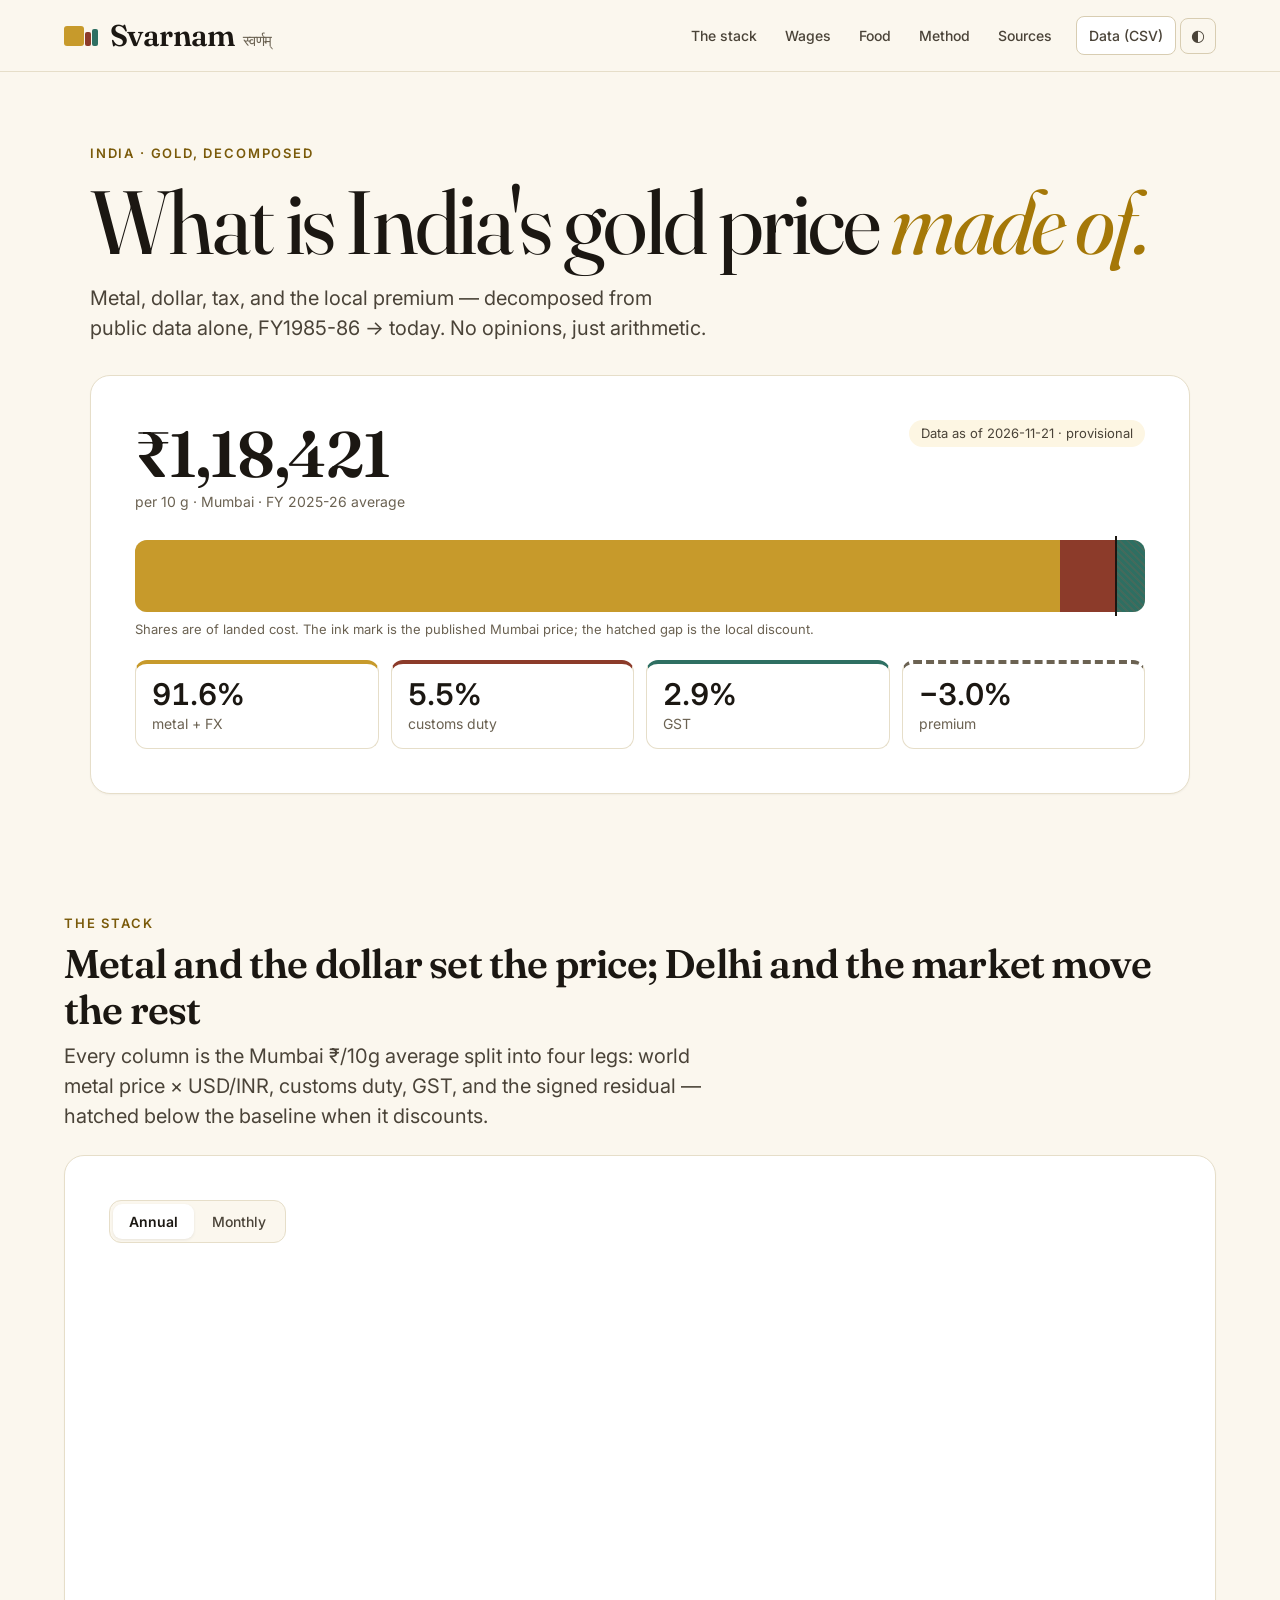
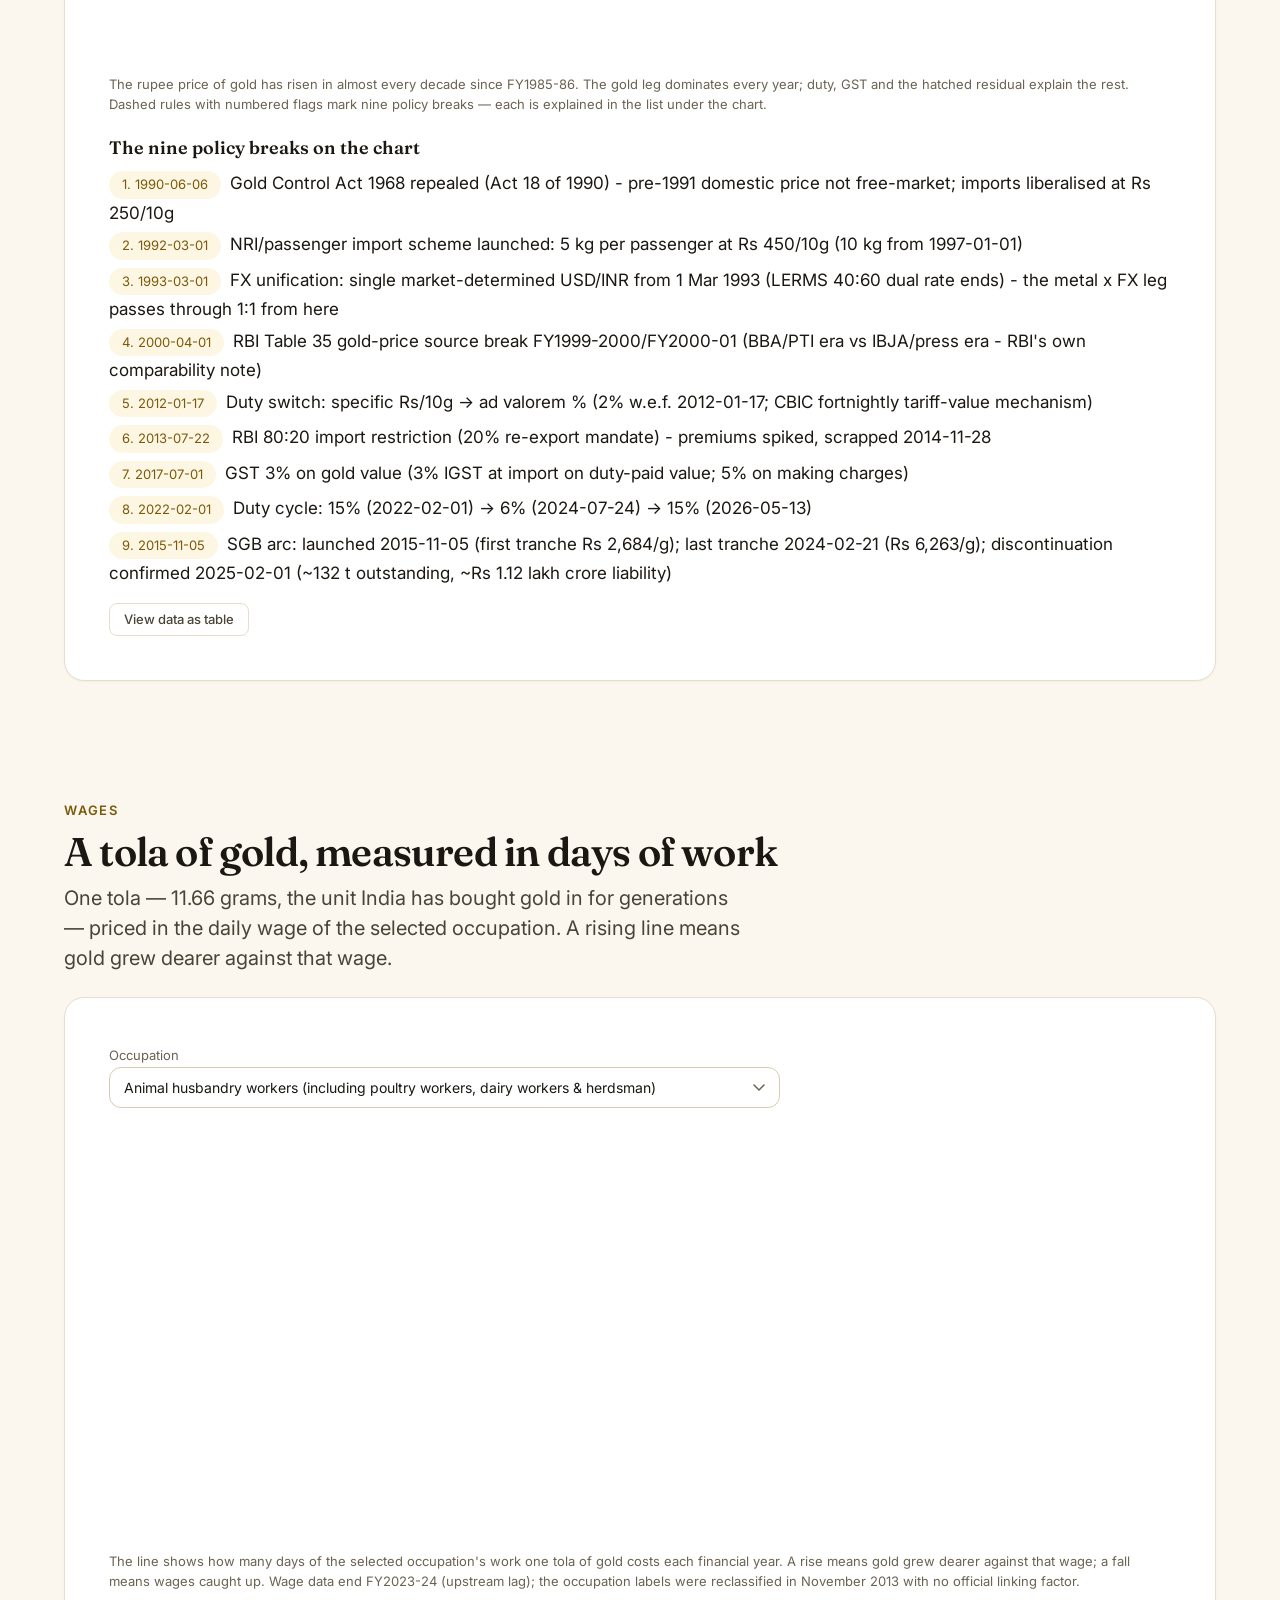
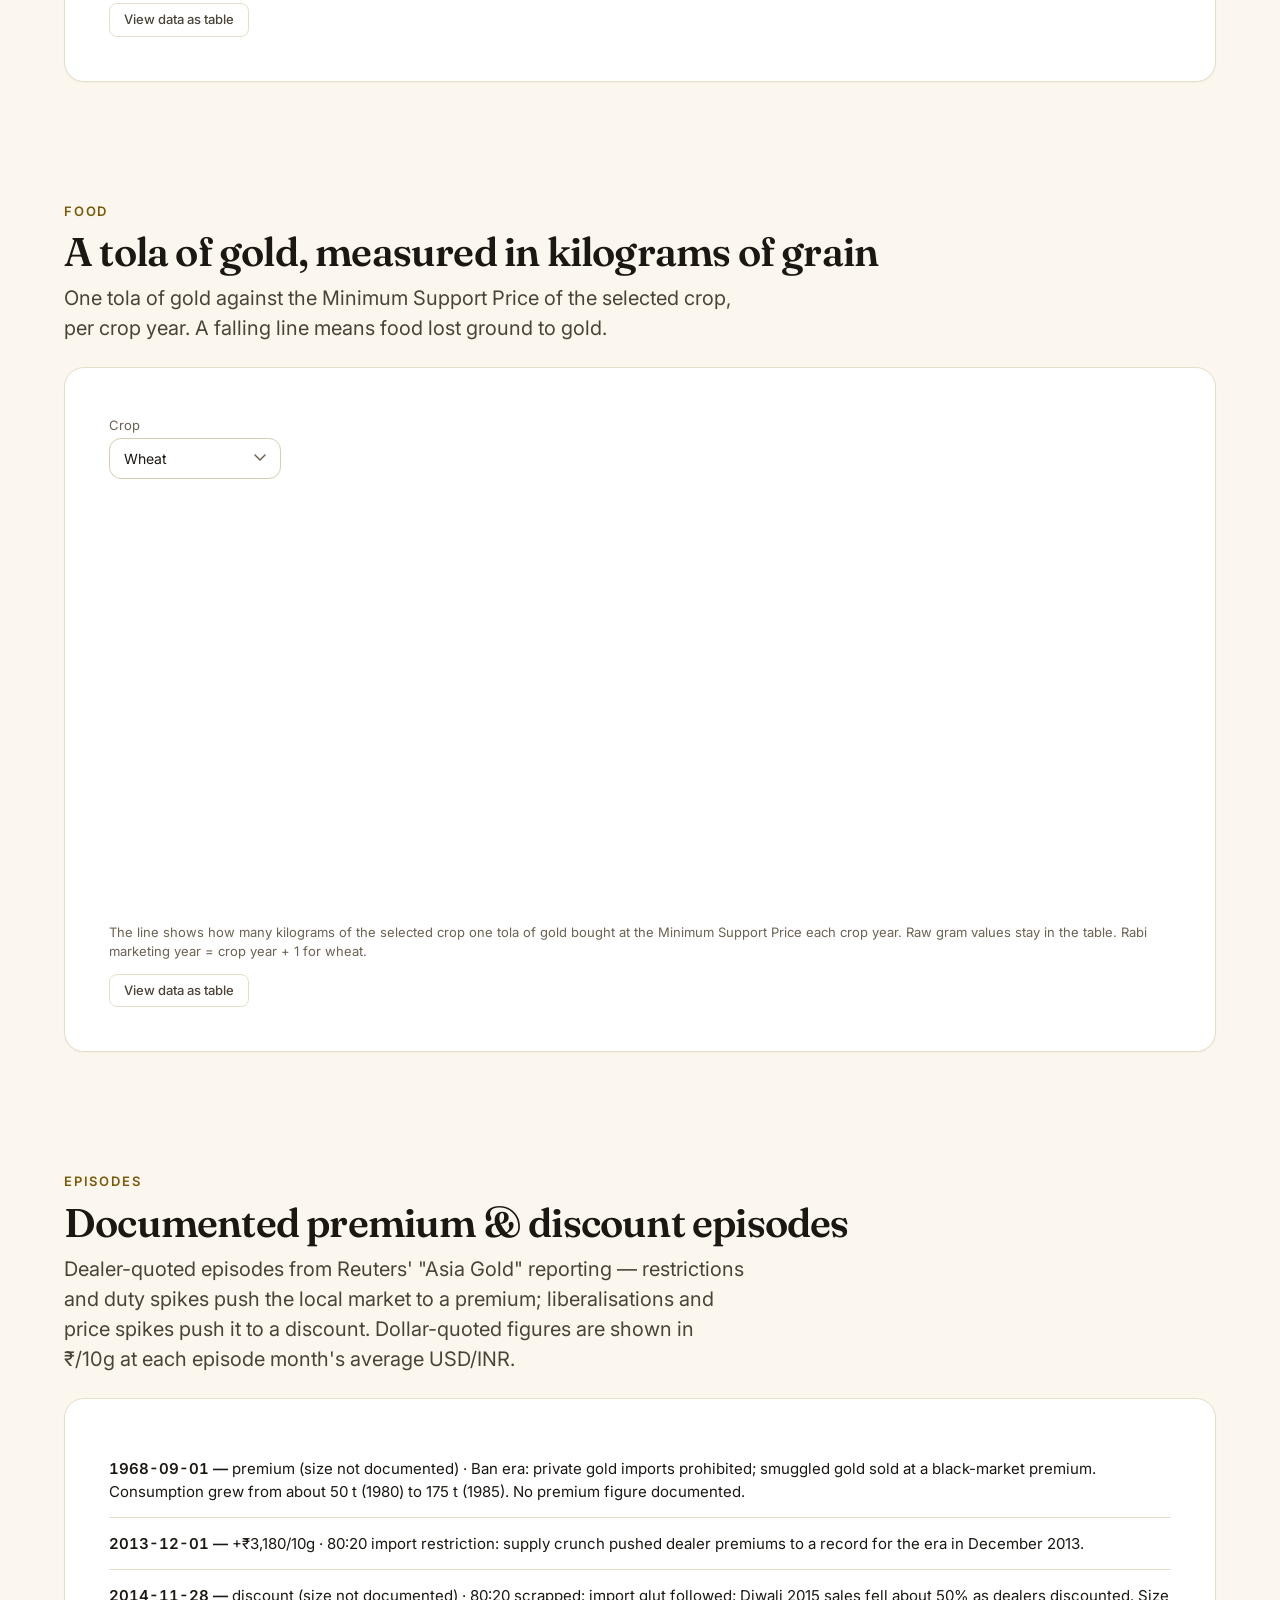
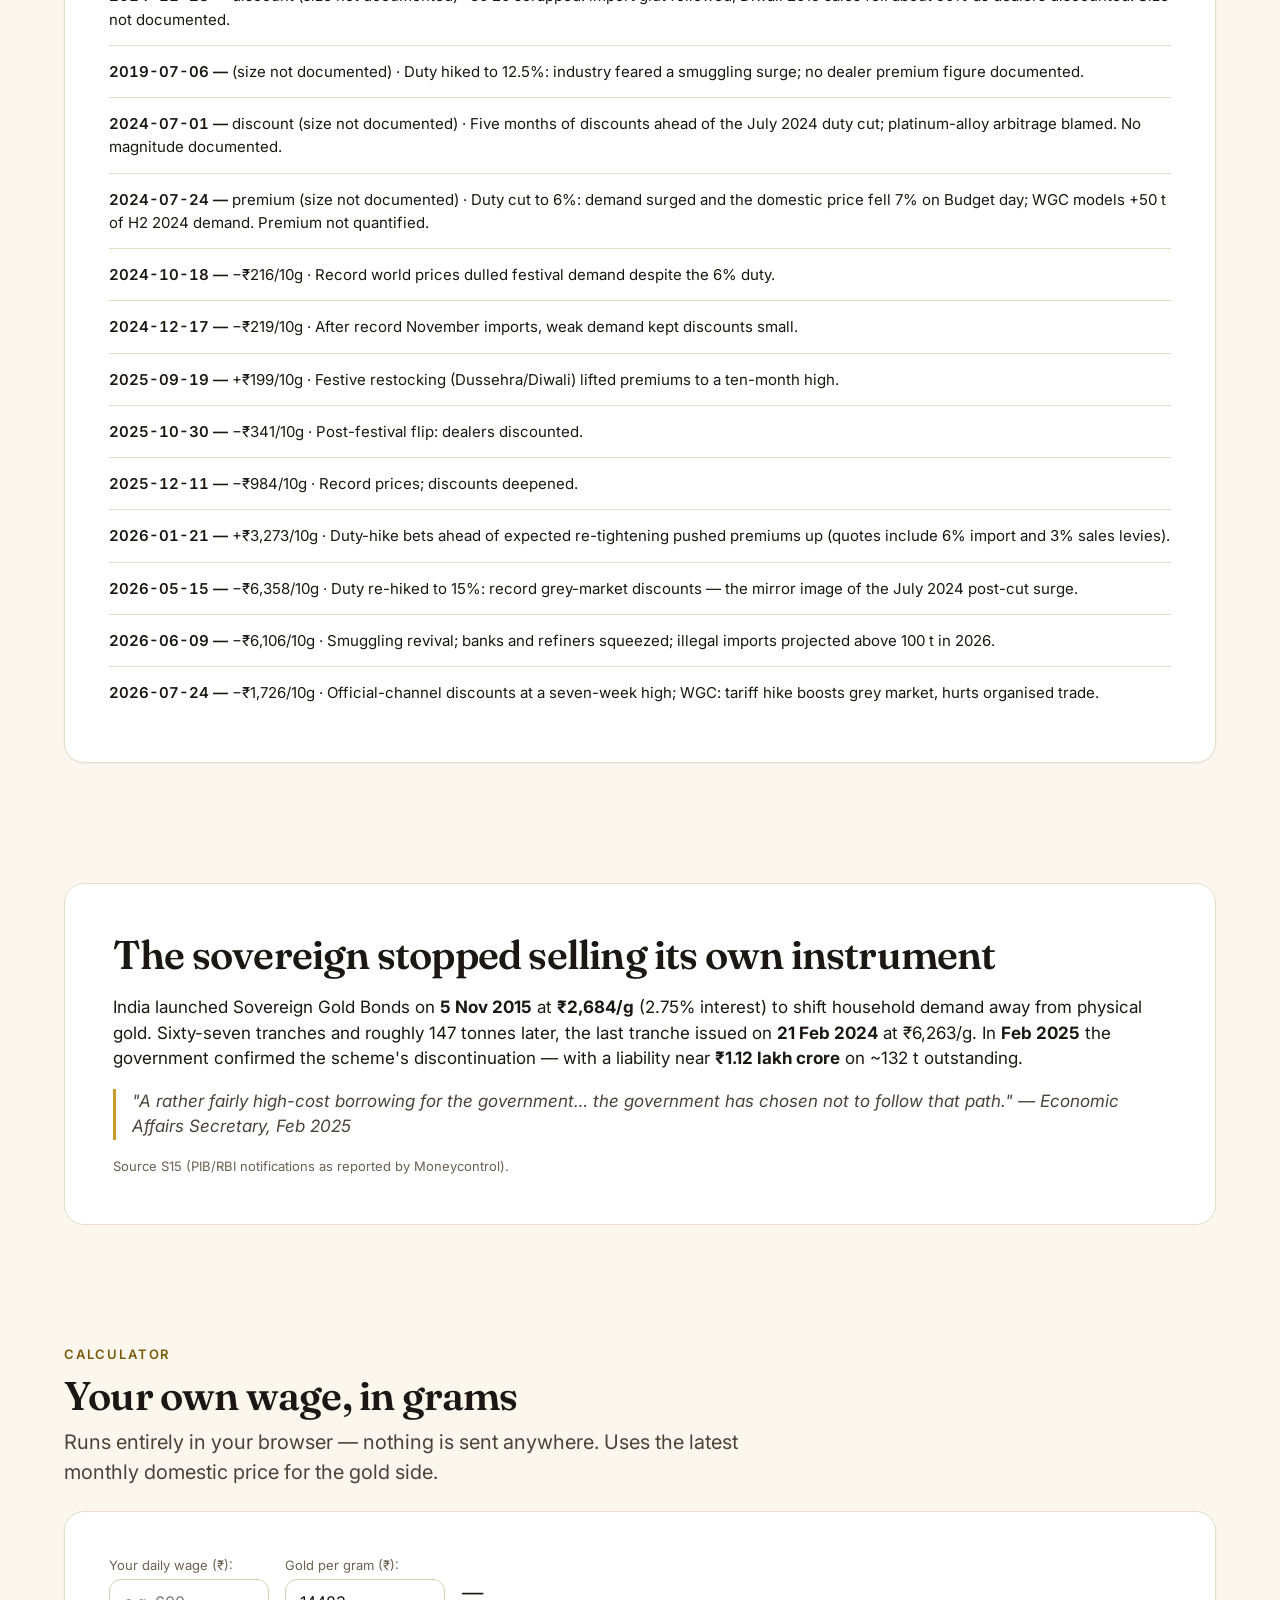
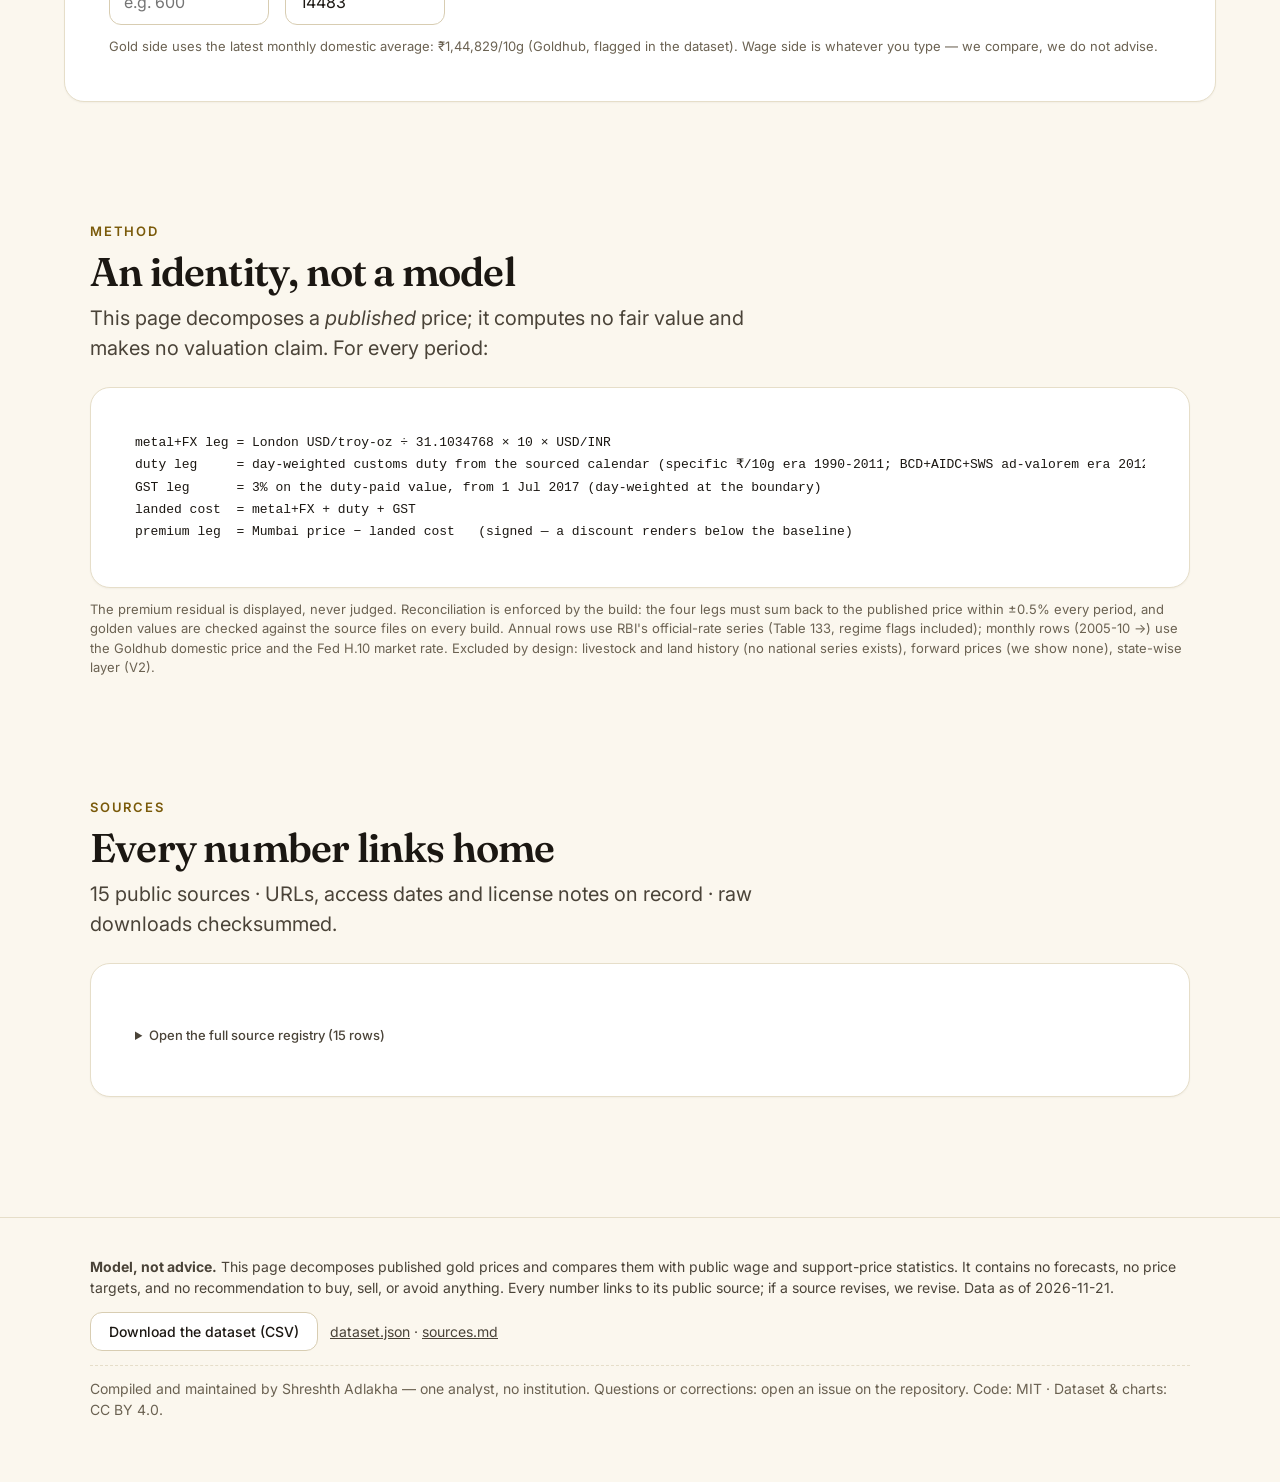
==== commit 28b0d2d6: "UI /UX change" ====
--- a/site/index.html
+++ b/site/index.html
@@ -4,9 +4,8 @@
 <meta charset="utf-8">
 <meta name="viewport" content="width=device-width, initial-scale=1">
 <title>Svarnam — what India's gold price is made of</title>
-<meta name="description" content="What is ₹{{PRICE_INR}} / 10g of gold made of? Metal, dollar, tax, local premium — decomposed from public data, FY1985-86 → today. Model, not advice.">
+<meta name="description" content="What is ₹118,421 / 10g of gold made of? Metal, dollar, tax, local premium — decomposed from public data, FY1985-86 → today. Model, not advice.">
 <link rel="icon" href="favicon.svg" type="image/svg+xml">
-<link rel="apple-touch-icon" href="apple-touch-icon.png">
 <meta property="og:title" content="Svarnam — what India's gold price is made of">
 <meta property="og:description" content="Metal, dollar, tax, local premium — the rupee gold price, decomposed from public data alone.">
 <meta property="og:image" content="og.png">
@@ -177,6 +176,9 @@
 </footer>
 
 <script src="assets/vendor/chart.umd.min.js" integrity="sha384-9nhczxUqK87bcKHh20fSQcTGD4qq5GhayNYSYWqwBkINBhOfQLg/P5HG5lF1urn4" crossorigin="anonymous"></script>
-<script type="module" src="assets/js/main.js"></script>
+<script src="assets/js/charts.js"></script>
+<script src="assets/js/calculator.js"></script>
+<script src="assets/js/csv.js"></script>
+<script src="assets/js/main.js"></script>
 </body>
 </html>
--- a/site/assets/css/main.css
+++ b/site/assets/css/main.css
@@ -229,6 +229,17 @@
   padding: clamp(20px, 3.5vw, 44px); box-shadow: var(--shadow);
 }
 
+/* ── chart containers (fixed height for maintainAspectRatio:false) ─────── */
+.chart-box { position: relative; height: 420px; }
+.pw-grid { display: grid; grid-template-columns: 1fr 1fr; gap: 16px; margin-top: 12px; align-items: start; }
+.pw-panel {
+  background: var(--surface); border: 1px solid var(--line); border-radius: var(--r-card);
+  padding: clamp(16px, 2.5vw, 28px);
+}
+.pw-panel h3 { font-family: var(--font-display); font-weight: 600; font-size: 20px; margin: 0 0 8px; color: var(--ink); }
+.pw-panel .chart-box { height: 260px; }
+@media (max-width: 880px) { .pw-grid { grid-template-columns: 1fr; } }
+
 /* ── segmented control ──────────────────────────────────────────────────── */
 .seg-control {
   display: inline-flex; background: var(--ground); border: 1px solid var(--line);
